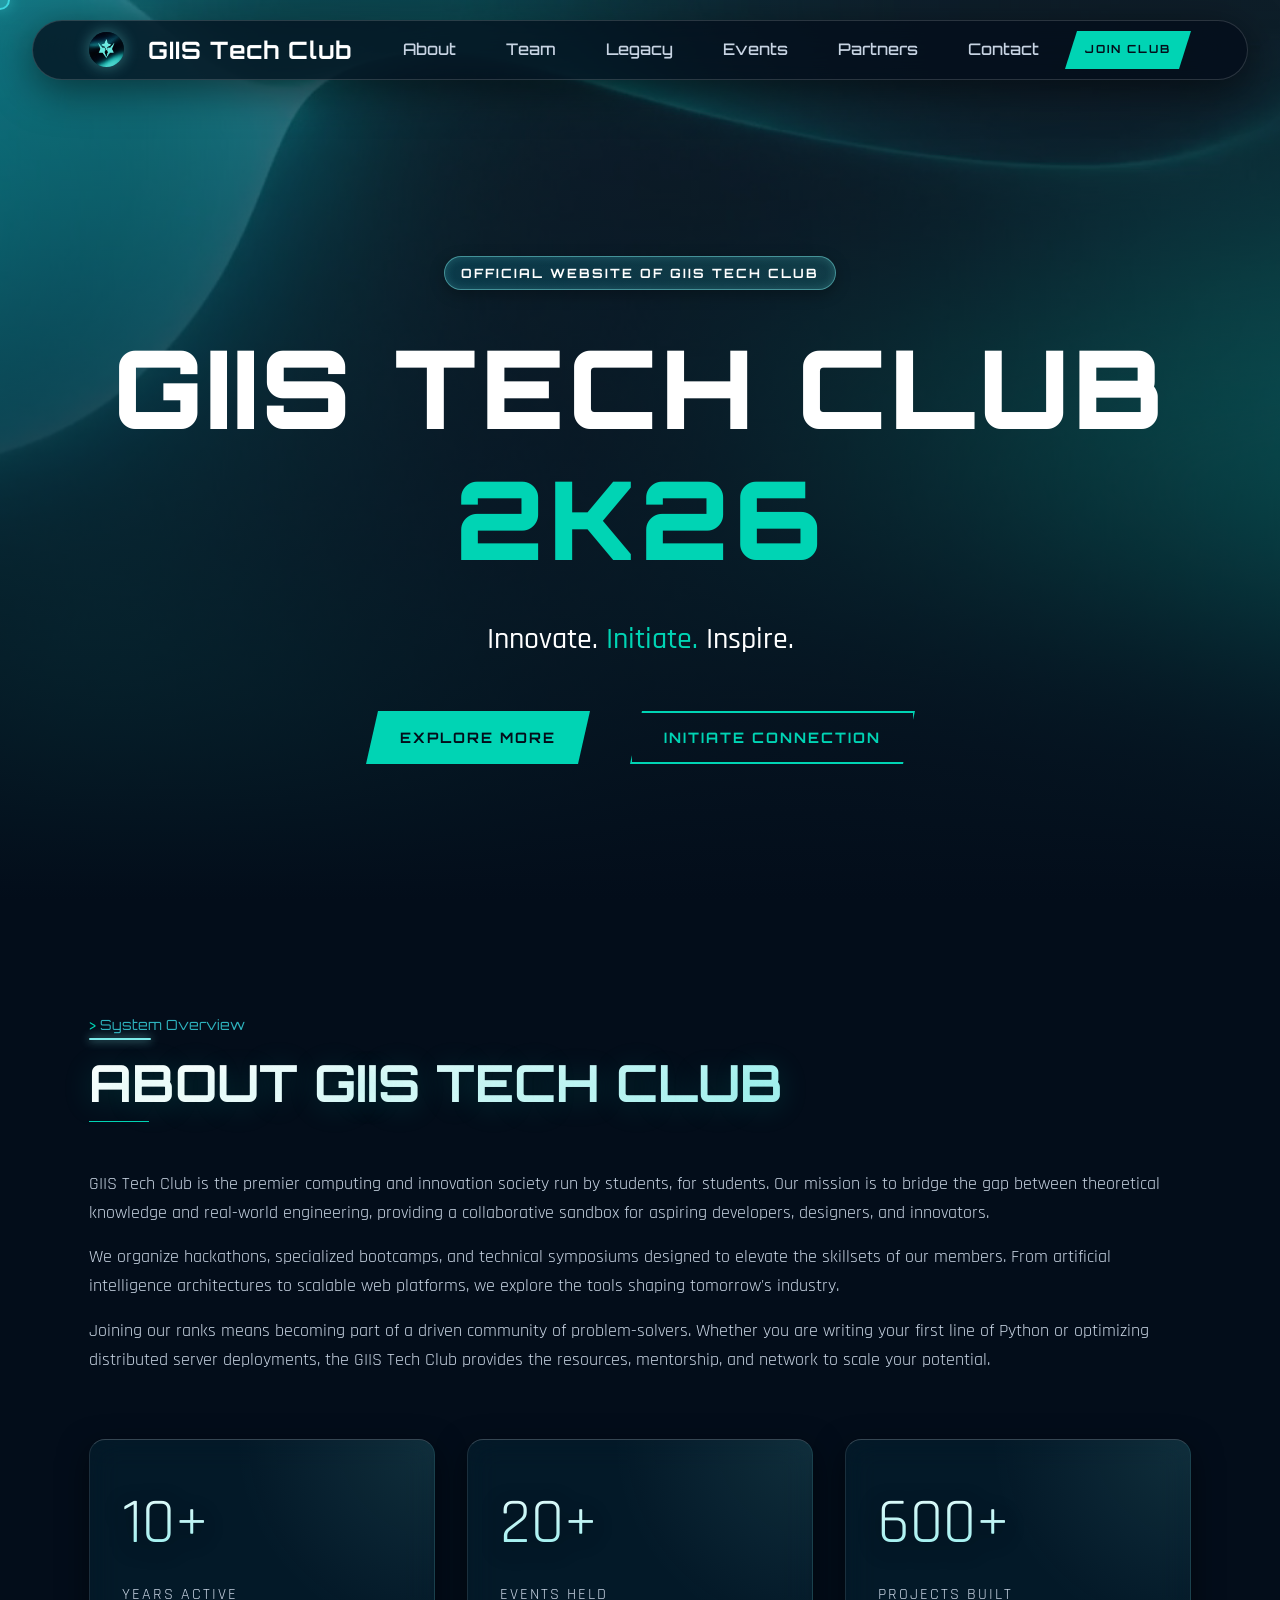
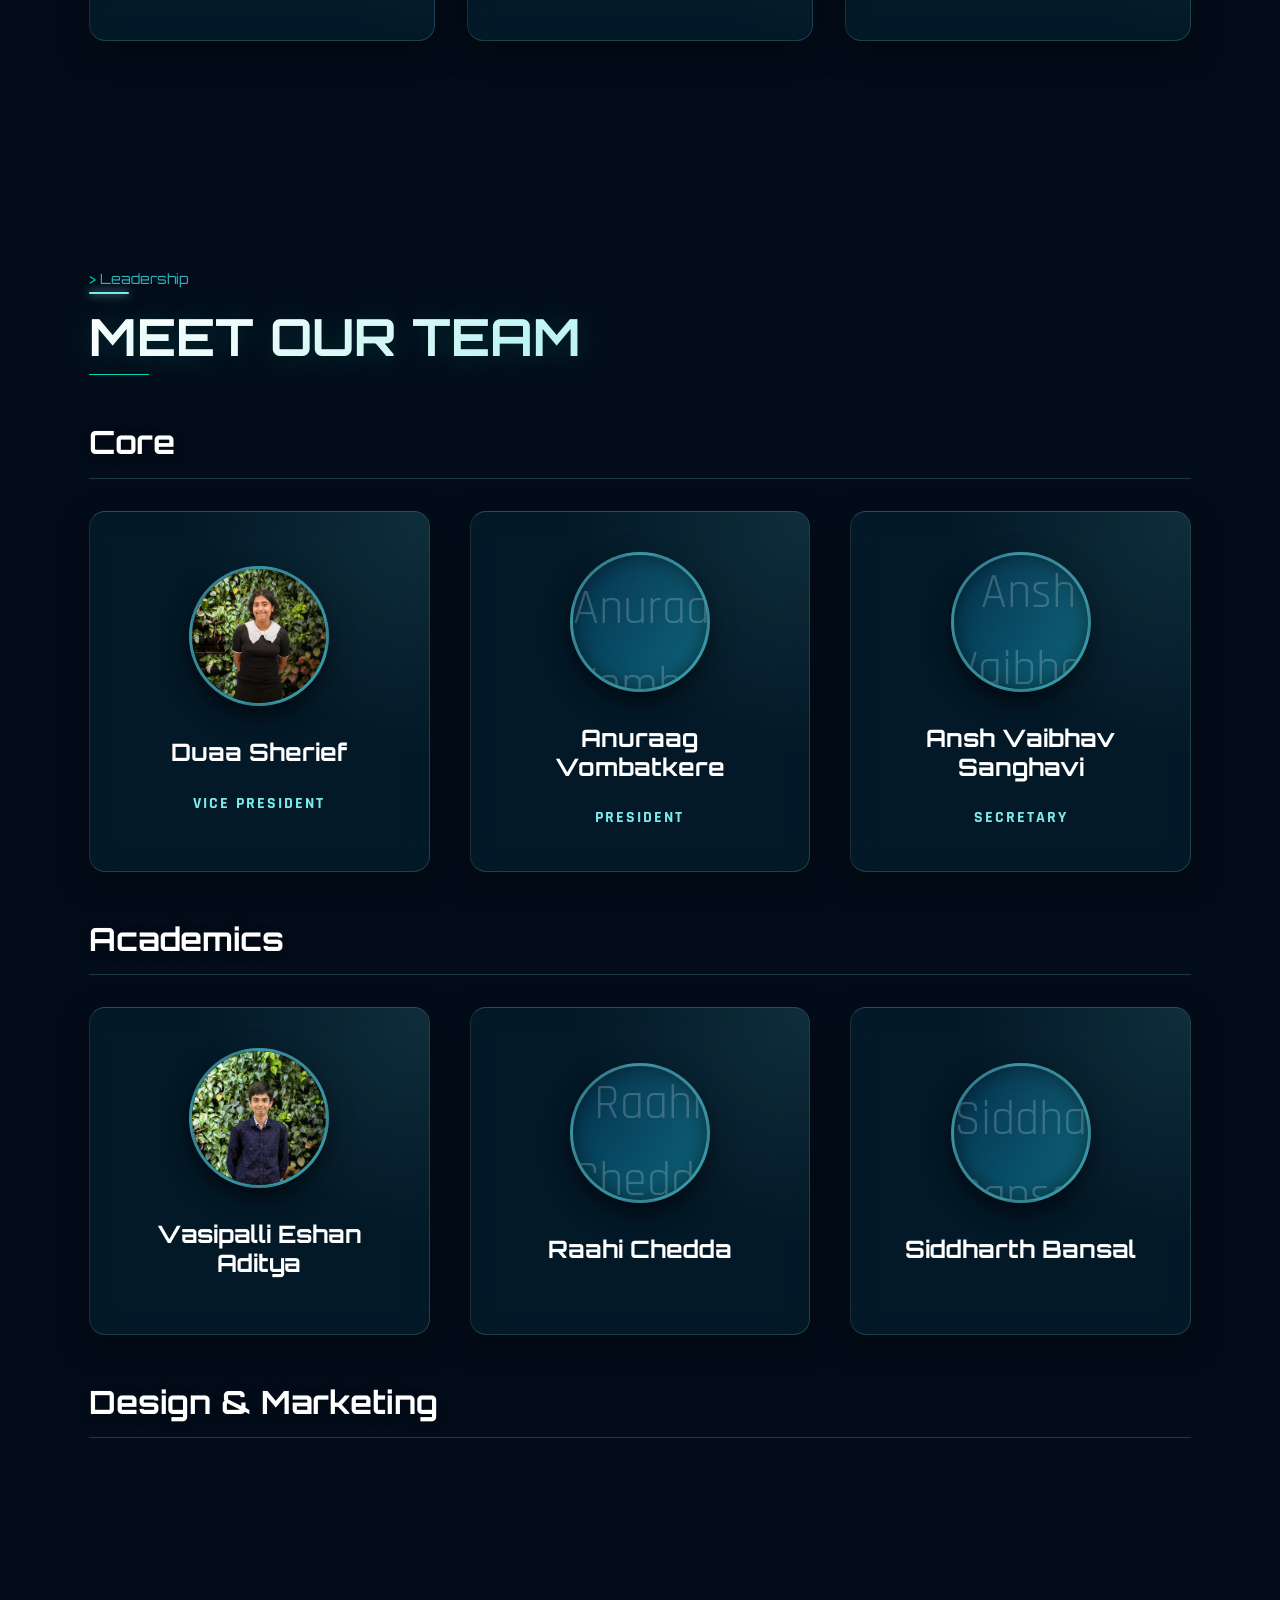
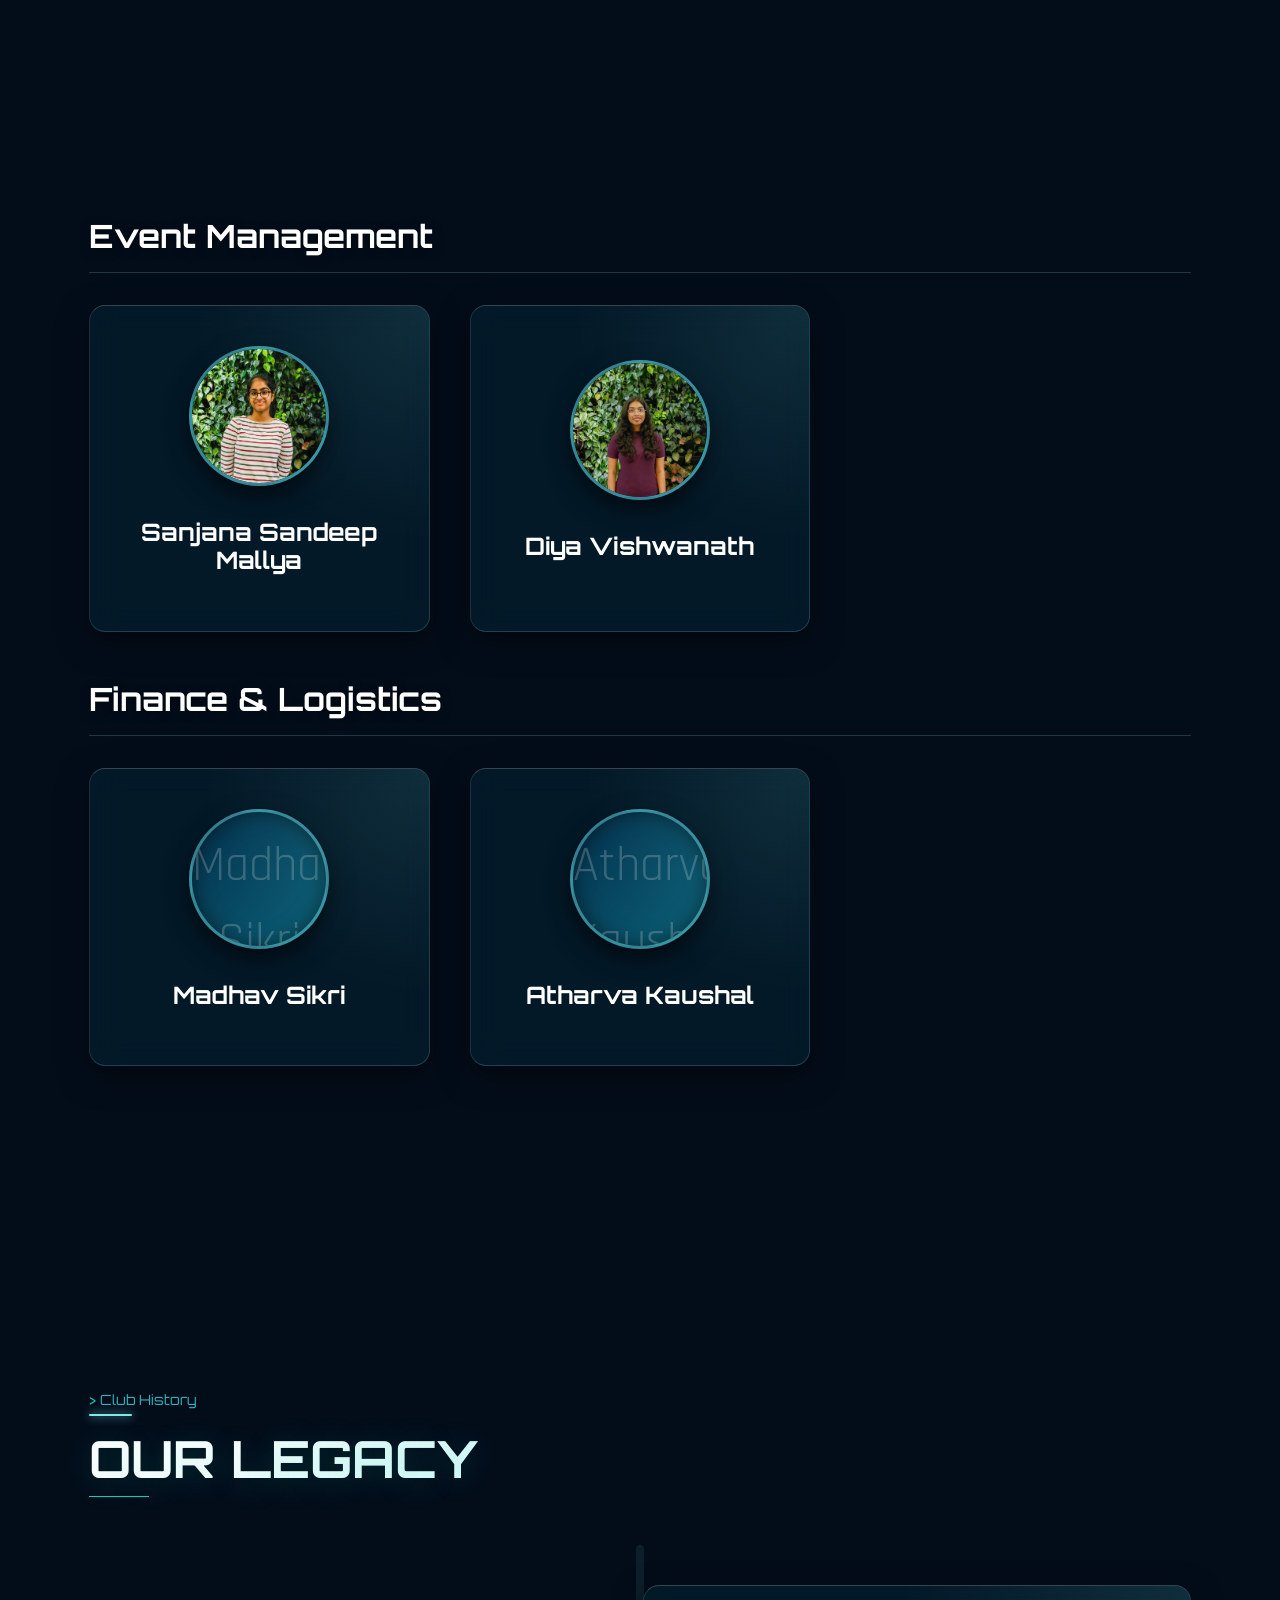
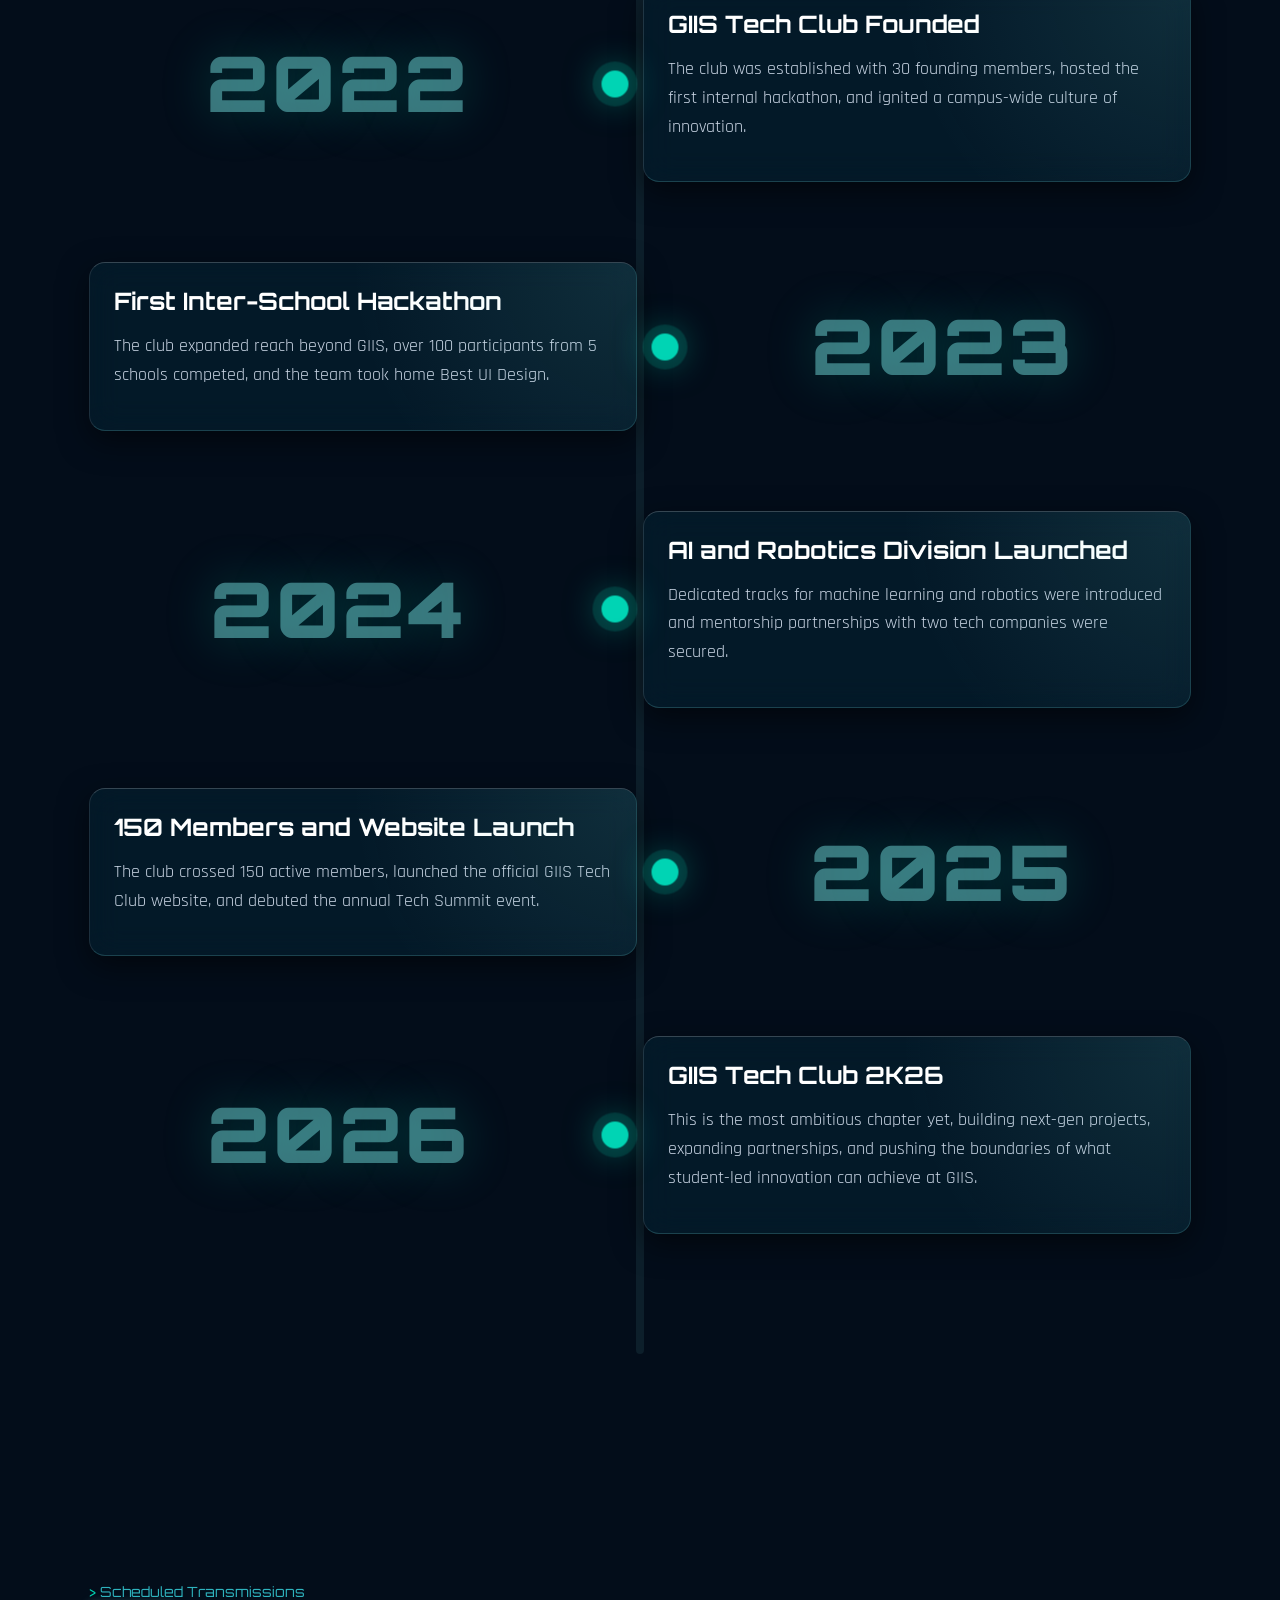
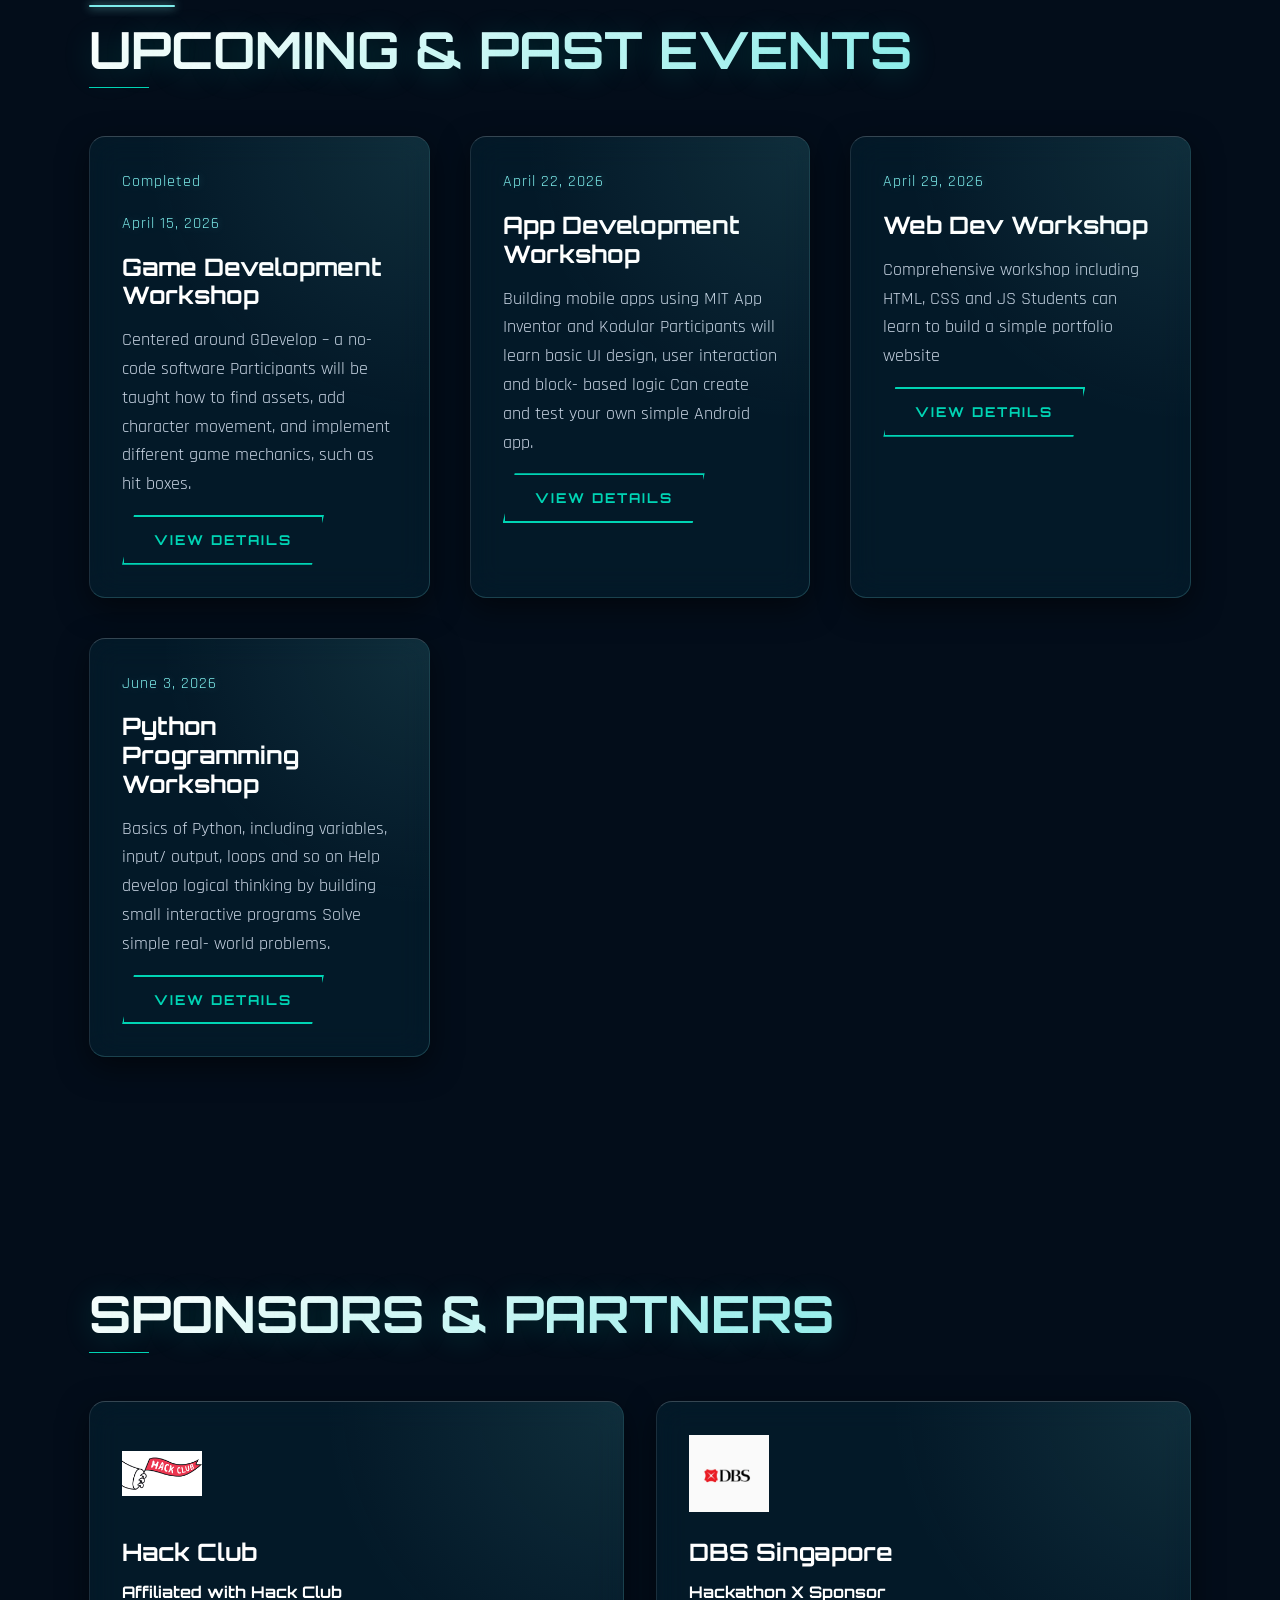
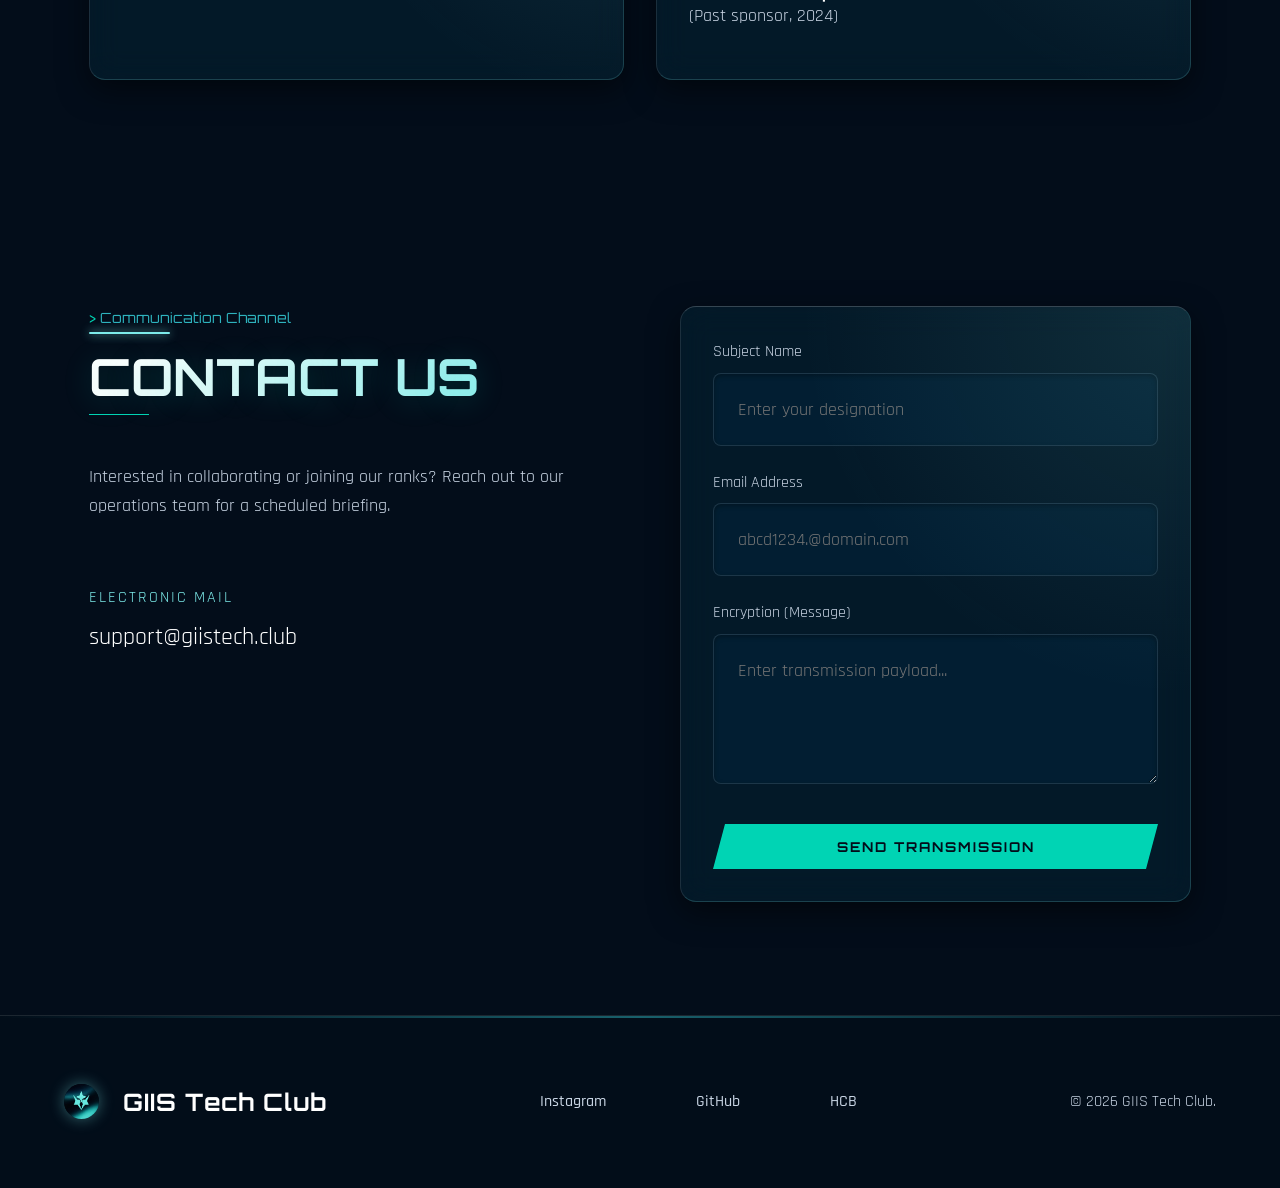
==== index.html @ cf4d9dbe "Comprehensive mobile layout fix: header, footer, hero proportions, and alignment corrections" ====
<!DOCTYPE html>
<html lang="en">

<head>
  <meta charset="UTF-8">
  <meta name="viewport" content="width=device-width, initial-scale=1.0">
  <title>GIIS Tech Club 2K26</title>
  <link rel="preconnect" href="https://fonts.googleapis.com">
  <link rel="preconnect" href="https://fonts.gstatic.com" crossorigin>
  <link
    href="https://fonts.googleapis.com/css2?family=Orbitron:wght@400;700;900&family=Rajdhani:wght@400;600&display=swap"
    rel="stylesheet">

  <style>
    /* CSS Variables & Theme */
    :root {
      /* Colors */
      --color-bg-base: #030d1a;
      --color-bg-alt: #04304C;
      --color-bg-panel: rgba(11, 98, 121, 0.15);
      --color-bg-nav: rgba(3, 13, 26, 0.85);

      --color-accent: #00d4b4;
      --color-accent-2: #2EB3BE;
      --color-accent-3: #7debea;
      --color-accent-dark: #0b6279;

      --color-text-main: #ffffff;
      --color-text-muted: #c8d4e3;

      --color-border: rgba(125, 235, 234, 0.2);
      --color-border-hover: rgba(46, 179, 190, 0.6);

      /* Typography */
      --font-body: 'Rajdhani', sans-serif;
      --font-heading: 'Orbitron', sans-serif;

      /* Spacing (8px grid system) */
      --space-1: 8px;
      --space-2: 16px;
      --space-3: 24px;
      --space-4: 32px;
      --space-5: 40px;
      --space-6: 48px;
      --space-8: 64px;
      --space-10: 80px;
      --space-12: 96px;
      --space-16: 128px;
    }

    /* Reset & Base */
    *,
    *::before,
    *::after {
      box-sizing: border-box;
      margin: 0;
      padding: 0;
    }

    html {
      scroll-behavior: smooth;
      scroll-snap-type: y proximity;
      scroll-padding-top: 100px;
    }

    body {
      font-family: var(--font-body);
      background-color: var(--color-bg-base);
      color: var(--color-text-main);
      line-height: 1.6;
      overflow-x: hidden;

      /* Updated Background */
      background-image: url('Theme and Brand Design/Club Theme/Tech Club grid gradient.png');
      background-size: 150vw 150vh;
      background-position: 50% 50%;
      background-attachment: fixed;

      cursor: none;
    }

    a,
    button,
    input,
    textarea {
      cursor: none;
    }

    /* Custom Pointer */
    .custom-cursor {
      position: fixed;
      top: 0;
      left: 0;
      width: 20px;
      height: 20px;
      border-radius: 50%;
      background-color: rgba(46, 179, 190, 0.4);
      border: 2px solid var(--color-accent-2);
      pointer-events: none;
      transform: translate(-50%, -50%);
      z-index: 10000;
      transition: width 0.2s, height 0.2s, background-color 0.2s, box-shadow 0.2s;
      box-shadow: 0 0 15px rgba(46, 179, 190, 0.5);
      mix-blend-mode: screen;
    }

    .custom-cursor.hover {
      width: 45px;
      height: 45px;
      background-color: transparent;
      box-shadow: 0 0 25px rgba(125, 235, 234, 0.8), inset 0 0 10px rgba(46, 179, 190, 0.5);
      border-width: 1px;
      border-color: var(--color-accent-3);
    }

    /* Accessibility: Reduced Motion */
    @media (prefers-reduced-motion: reduce) {
      html {
        scroll-behavior: auto;
      }

      *,
      *::before,
      *::after {
        animation-duration: 0.01ms !important;
        animation-iteration-count: 1 !important;
        transition-duration: 0.01ms !important;
        scroll-behavior: auto !important;
      }

      .custom-cursor {
        display: none;
      }

      body,
      a,
      button,
      input,
      textarea {
        cursor: auto;
      }
    }

    /* Glitch Animation */
    @keyframes glitch {

      0%,
      100% {
        clip-path: none;
        transform: none;
      }

      20% {
        clip-path: polygon(0 15%, 100% 15%, 100% 30%, 0 30%);
        transform: translateX(-4px);
      }

      40% {
        clip-path: polygon(0 60%, 100% 60%, 100% 75%, 0 75%);
        transform: translateX(4px);
      }

      60% {
        clip-path: none;
        transform: none;
      }
    }

    /* Scroll Reveal Animations */
    .reveal {
      opacity: 0;
      transform: translateY(40px);
      transition: opacity 0.8s cubic-bezier(0.25, 0.8, 0.25, 1),
        transform 0.8s cubic-bezier(0.25, 0.8, 0.25, 1);
    }

    .reveal.visible {
      opacity: 1;
      transform: none;
    }

    /* Typography */
    h1,
    h2,
    h3,
    h4 {
      font-family: var(--font-heading);
      font-weight: 700;
      line-height: 1.2;
    }

    h2 {
      font-size: clamp(2rem, 4vw, 3.5rem);
      margin-bottom: var(--space-6);
      letter-spacing: 2px;
      text-transform: uppercase;
      position: relative;
      padding-bottom: var(--space-1);
    }

    h2::after {
      content: '';
      position: absolute;
      bottom: 0;
      left: 0;
      width: 0;
      height: 1px;
      background: var(--color-accent);
      transition: width 0.6s cubic-bezier(0.25, 0.8, 0.25, 1);
    }

    h2.underline-visible::after {
      width: 60px;
    }

    .gradient-text {
      background: linear-gradient(135deg, #ffffff 10%, var(--color-accent-3) 90%);
      -webkit-background-clip: text;
      -webkit-text-fill-color: transparent;
      text-shadow: 0 4px 30px rgba(0, 212, 180, 0.2);
    }

    h3 {
      font-size: 1.5rem;
      margin-bottom: var(--space-2);
    }

    p {
      color: var(--color-text-muted);
      margin-bottom: var(--space-2);
      font-size: 1.125rem;
    }

    a {
      text-decoration: none;
      color: inherit;
    }

    /* Utility Classes */
    .container {
      width: 100%;
      max-width: 1200px;
      margin: 0 auto;
      padding: 0 var(--space-3);
    }

    .section {
      padding: var(--space-6) 0;
      position: relative;
      scroll-snap-align: start;
    }

    /* Seamless -> Pop up section */
    .section .container,
    .hero-content {
      padding: var(--space-8) var(--space-6);
      border-radius: 30px;
      border: 1px solid transparent;
      transition: all 0.5s cubic-bezier(0.25, 0.8, 0.25, 1);
    }

    .section .container:hover {
      background: rgba(4, 48, 76, 0.5);
      /* Dark Blue */
      border-color: rgba(125, 235, 234, 0.6);
      /* border shine */
      box-shadow: 0 15px 50px rgba(0, 0, 0, 0.6), inset 0 0 25px rgba(125, 235, 234, 0.15);
      transform: translateY(-8px) scale(1.01);
    }

    .hero-content:hover {
      transform: none;
      background: transparent;
      border-color: transparent;
      box-shadow: none;
    }

    .section-label {
      font-family: var(--font-heading);
      font-size: 0.875rem;
      text-transform: capitalize;
      letter-spacing: 3px;
      color: var(--color-accent-2);
      margin-bottom: var(--space-2);
      display: inline-block;
      position: relative;
    }

    .section-label::before {
      content: '> ';
      color: var(--color-accent);
    }

    .section-label::after {
      content: '';
      position: absolute;
      bottom: -4px;
      left: 0;
      width: 40%;
      height: 2px;
      background: var(--color-accent-3);
      box-shadow: 0 0 10px var(--color-accent-3);
      border-radius: 2px;
      transition: width 0.3s ease;
    }

    .section:hover .section-label::after {
      width: 100%;
    }

    /* Buttons — Cyberpunk Clip-Path */
    .btn {
      display: inline-flex;
      align-items: center;
      justify-content: center;
      font-family: var(--font-heading);
      font-size: 0.85rem;
      font-weight: 700;
      letter-spacing: 2px;
      text-transform: uppercase;
      padding: 14px 32px;
      position: relative;
      border: none;
      background: transparent;
      cursor: none;
      clip-path: polygon(12px 0%, 100% 0%, calc(100% - 12px) 100%, 0% 100%);
      transition: all 0.3s ease;
    }

    .btn-primary {
      background: var(--color-accent);
      color: var(--color-bg-base);
    }

    .btn-primary:hover {
      background: var(--color-accent-3);
      box-shadow: 0 0 30px rgba(0, 212, 180, 0.7);
      transform: translateY(-3px);
    }

    .btn-outline {
      background: transparent;
      color: var(--color-accent);
      outline: 2px solid var(--color-accent);
      outline-offset: -2px;
    }

    .btn-outline:hover {
      background: rgba(0, 212, 180, 0.1);
      box-shadow: 0 0 20px rgba(0, 212, 180, 0.4);
      transform: translateY(-3px);
    }

    .btn-full {
      width: 100%;
    }

    /* Cards */
    .card {
      background: var(--color-bg-panel);
      border: 1px solid var(--color-border);
      border-top: 1px solid rgba(255, 255, 255, 0.2);
      border-left: 1px solid rgba(255, 255, 255, 0.1);
      border-radius: 16px;
      padding: var(--space-4);
      transition: all 0.5s cubic-bezier(0.25, 0.8, 0.25, 1);
      backdrop-filter: blur(15px);
      -webkit-backdrop-filter: blur(15px);
      box-shadow: 0 10px 30px rgba(0, 0, 0, 0.5);
      position: relative;
      overflow: hidden;
    }

    .card::before {
      content: '';
      position: absolute;
      top: 0;
      left: 0;
      width: 100%;
      height: 100%;
      background: radial-gradient(circle at top right, rgba(125, 235, 234, 0.1), transparent 50%);
      pointer-events: none;
    }

    .card:hover {
      transform: translateY(-12px) scale(1.05) perspective(1000px) rotateX(2deg) rotateY(2deg);
      border-color: rgba(125, 235, 234, 0.8);
      /* border shine on element interact */
      box-shadow: 0 25px 50px rgba(0, 0, 0, 0.7), 0 0 30px rgba(11, 98, 121, 0.8);
      z-index: 10;
    }

    /* Dynamic Island Navbar */
    .navbar {
      position: fixed;
      top: 20px;
      left: 50%;
      transform: translateX(-50%);
      width: 95%;
      max-width: 1400px;
      height: 60px;
      display: flex;
      align-items: center;
      background: rgba(3, 13, 26, 0.75);
      backdrop-filter: blur(25px);
      border: 1px solid rgba(255, 255, 255, 0.15);
      border-radius: 30px;
      /* rounded edges dynamic island */
      z-index: 1000;
      transition: transform 0.4s cubic-bezier(0.25, 0.8, 0.25, 1), box-shadow 0.4s ease;
      box-shadow: 0 10px 40px rgba(0, 0, 0, 0.5);
      padding: 0 var(--space-4);
      /* inner padding */
    }

    .navbar.hidden {
      transform: translate(-50%, -150%);
    }

    .nav-container {
      display: flex;
      justify-content: space-between;
      align-items: center;
      width: 100%;
    }

    .nav-logo {
      display: flex;
      align-items: center;
      gap: var(--space-3);
      transition: transform 0.3s ease;
      margin-left: 0;
      /* far left */
    }

    .nav-logo:hover {
      transform: scale(1.05);
    }

    .nav-logo img {
      height: 35px;
      width: 35px;
      object-fit: contain;
      border-radius: 50%;
      box-shadow: 0 0 15px rgba(125, 235, 234, 0.4);
    }

    .nav-logo span {
      font-family: var(--font-heading);
      color: #ffffff;
      font-weight: 700;
      font-size: 1.5rem;
      letter-spacing: 1px;
    }

    .nav-links {
      font-family: 'Orbitron', sans-serif;
      display: flex;
      justify-content: space-between;
      /* equally spaced */
      align-items: center;
      width: 60%;
      /* last 1/3rd */
      list-style: none;
    }

    .nav-links a {
      font-size: 1rem;
      font-weight: 500;
      color: var(--color-text-muted);
      position: relative;
      padding: var(--space-1) var(--space-3);
      transition: all 0.3s cubic-bezier(0.25, 0.8, 0.25, 1);
      border-radius: 20px;
      border: 1px solid transparent;
    }

    /* Pop up button effect */
    .nav-links a:hover {
      color: var(--color-text-main);
      background: rgba(11, 98, 121, 0.6);
      border-color: rgba(125, 235, 234, 0.6);
      transform: scale(1.15) translateY(-2px);
      box-shadow: 0 8px 25px rgba(0, 0, 0, 0.6), inset 0 0 15px rgba(125, 235, 234, 0.3);
    }

    .mobile-menu-btn {
      display: none;
      background: none;
      border: none;
      color: var(--color-text-main);
      font-size: 2rem;
    }

    /* Hero Section */
    .hero {
      position: relative;
      min-height: 100vh;
      display: flex;
      align-items: center;
      justify-content: center;
      overflow: hidden;
      padding-top: 120px;
      scroll-snap-align: start;
    }

    .hero-content {
      position: relative;
      z-index: 1;
      max-width: 1200px;
      display: flex;
      flex-direction: column;
      align-items: center;
      text-align: center;
    }



    /* Premium White Heading — Glitch Effect */
    h1.hero-heading-white {
      font-size: clamp(3.75rem, 8.5vw, 7.5rem);
      font-weight: 900;
      margin-bottom: var(--space-4);
      letter-spacing: 4px;
      text-transform: uppercase;
      color: #ffffff;
      animation: glitch 1.2s ease-out 0.5s 1;
    }

    .tag-pill {
      display: inline-block;
      padding: 6px 16px;
      border: 1px solid rgba(125, 235, 234, 0.5);
      border-radius: 30px;
      font-family: var(--font-heading);
      font-size: 0.8rem;
      font-weight: 700;
      letter-spacing: 2px;
      color: var(--color-text-main);
      background: linear-gradient(90deg, rgba(11, 98, 121, 0.4), rgba(46, 179, 190, 0.2));
      box-shadow: 0 4px 15px rgba(0, 0, 0, 0.3), inset 0 0 10px rgba(125, 235, 234, 0.2);
      margin-bottom: var(--space-4);
      text-transform: uppercase;
      backdrop-filter: blur(5px);
      transition: transform 0.3s;
    }

    .tag-pill:hover {
      transform: translateY(-2px) scale(1.05);
    }

    .hero p.subtext {
      font-size: clamp(1.35rem, 2.75vw, 1.85rem);
      color: #ffffff;
      margin-bottom: var(--space-6);
      font-weight: 500;
    }

    .hero-buttons {
      display: flex;
      justify-content: center;
      gap: var(--space-5);
      flex-wrap: wrap;
    }

    .hero-buttons .btn {
      font-size: 0.9rem;
      padding: 15px 34px;
    }

    /* Stats Grid */
    .stats-grid {
      display: grid;
      grid-template-columns: repeat(auto-fit, minmax(200px, 1fr));
      gap: var(--space-4);
      margin-top: var(--space-8);
    }

    .stat-number {
      font-size: 4rem;
      background: linear-gradient(to bottom, #ffffff, var(--color-accent-3));
      -webkit-background-clip: text;
      -webkit-text-fill-color: transparent;
      margin-bottom: var(--space-1);
      filter: drop-shadow(0 5px 10px rgba(0, 0, 0, 0.5));
    }

    .stat-label {
      font-size: 1rem;
      text-transform: uppercase;
      letter-spacing: 2px;
      color: var(--color-text-muted);
    }

    /* Team Grid */
    .team-subheading {
      width: 100%;
      font-size: 2rem;
      margin-top: var(--space-6);
      margin-bottom: var(--space-4);
      color: var(--color-text-main);
      border-bottom: 1px solid var(--color-border);
      padding-bottom: var(--space-2);
      text-shadow: 0 2px 10px rgba(0, 0, 0, 0.5);
    }

    .team-grid {
      display: grid;
      grid-template-columns: repeat(1, 1fr);
      gap: var(--space-5);
    }

    @media (min-width: 768px) {
      .team-grid {
        grid-template-columns: repeat(2, 1fr);
      }
    }

    @media (min-width: 1024px) {
      .team-grid {
        grid-template-columns: repeat(3, 1fr);
      }
    }

    .team-card {
      text-align: center;
      padding: var(--space-5);
      display: flex;
      flex-direction: column;
      align-items: center;
      justify-content: center;
    }

    .team-img-placeholder {
      width: 140px;
      height: 140px;
      margin: 0 auto var(--space-4);
      border-radius: 50%;
      background: linear-gradient(135deg, var(--color-bg-alt), var(--color-accent-dark));
      border: 3px solid rgba(125, 235, 234, 0.4);
      display: flex;
      align-items: center;
      justify-content: center;
      font-size: 3rem;
      color: rgba(255, 255, 255, 0.2);
      box-shadow: 0 10px 25px rgba(0, 0, 0, 0.6), inset 0 0 20px rgba(0, 0, 0, 0.5);
      transition: all 0.4s ease;
      overflow: hidden;
    }

    .team-img-placeholder img {
      width: 100%;
      height: 100%;
      object-fit: cover;
      object-position: center top;
      border-radius: 50%;
      transition: transform 0.4s ease;
    }

    .team-card:hover .team-img-placeholder {
      border-color: var(--color-accent-3);
      box-shadow: 0 15px 35px rgba(0, 0, 0, 0.8), inset 0 0 20px rgba(125, 235, 234, 0.2);
      transform: scale(1.05) rotate(5deg);
    }

    .team-card:hover .team-img-placeholder img {
      transform: scale(1.1);
    }



    .team-role {
      font-size: 1rem;
      color: var(--color-accent-3);
      text-transform: uppercase;
      letter-spacing: 2px;
      margin-top: var(--space-1);
      font-weight: bold;
    }

    /* Events */
    .events-grid {
      display: grid;
      grid-template-columns: repeat(auto-fit, minmax(320px, 1fr));
      gap: var(--space-5);
    }

    .event-date {
      color: var(--color-accent-3);
      font-size: 1rem;
      margin-bottom: var(--space-2);
      display: block;
      letter-spacing: 1px;
      text-shadow: 0 0 10px rgba(125, 235, 234, 0.3);
    }

    .event-badge {
      display: inline-block;
      padding: 6px 12px;
      font-size: 0.875rem;
      border-radius: 20px;
      background: rgba(255, 255, 255, 0.05);
      border: 1px solid rgba(255, 255, 255, 0.1);
      color: var(--color-text-muted);
      margin-bottom: var(--space-3);
      text-transform: uppercase;
      letter-spacing: 1px;
    }

    /* Partners */
    .partners-grid {
      display: grid;
      grid-template-columns: repeat(auto-fit, minmax(220px, 1fr));
      gap: var(--space-4);
    }

    .partner-logo-ph {
      width: 80px;
      height: 80px;
      margin: 0 auto var(--space-3);
      background: linear-gradient(135deg, rgba(255, 255, 255, 0.05), rgba(255, 255, 255, 0.01));
      border: 1px solid rgba(255, 255, 255, 0.1);
      border-radius: 16px;
      display: flex;
      align-items: center;
      justify-content: center;
      font-size: 2rem;
      color: var(--color-text-muted);
      transition: all 0.3s;
    }

    .partner-card:hover .partner-logo-ph {
      background: rgba(125, 235, 234, 0.1);
      border-color: var(--color-accent-3);
      color: var(--color-text-main);
      transform: scale(1.1) rotate(-5deg);
      box-shadow: 0 0 20px rgba(125, 235, 234, 0.3);
    }

    /* Contact */
    .contact-wrapper {
      display: grid;
      grid-template-columns: 1fr 1fr;
      gap: var(--space-10);
    }

    .contact-label {
      font-size: 1rem;
      color: var(--color-accent-3);
      text-transform: uppercase;
      letter-spacing: 2px;
      margin-bottom: var(--space-1);
    }

    .contact-value {
      font-size: 1.5rem;
      color: var(--color-text-main);
      margin-bottom: var(--space-6);
      display: block;
      transition: color 0.3s;
    }

    .contact-value:hover {
      color: var(--color-accent-2);
      text-shadow: 0 0 10px rgba(46, 179, 190, 0.5);
    }

    .form-group {
      display: flex;
      flex-direction: column;
      margin-bottom: var(--space-3);
    }

    .form-group label {
      font-size: 1rem;
      margin-bottom: var(--space-1);
      color: var(--color-text-muted);
    }

    .form-control {
      background: rgba(4, 48, 76, 0.3);
      border: 1px solid rgba(255, 255, 255, 0.1);
      border-radius: 8px;
      padding: var(--space-3);
      color: var(--color-text-main);
      font-family: var(--font-body);
      font-size: 1.125rem;
      transition: all 0.3s cubic-bezier(0.25, 0.8, 0.25, 1);
      box-shadow: inset 0 2px 5px rgba(0, 0, 0, 0.3);
    }

    .form-control:focus {
      outline: none;
      border-color: var(--color-accent-3);
      background: rgba(11, 98, 121, 0.4);
      box-shadow: 0 0 15px rgba(125, 235, 234, 0.3), inset 0 2px 5px rgba(0, 0, 0, 0.4);
      transform: scale(1.02);
    }

    textarea.form-control {
      resize: vertical;
      min-height: 150px;
    }

    /* Footer */
    .footer {
      background: rgba(3, 13, 26, 0.95);
      border-top: 1px solid rgba(255, 255, 255, 0.1);
      padding: var(--space-8) 0;
      position: relative;
      scroll-snap-align: start;
    }

    .footer::before {
      content: '';
      position: absolute;
      top: 0;
      left: 0;
      width: 100%;
      height: 2px;
      background: linear-gradient(90deg, transparent, var(--color-accent-2), transparent);
      opacity: 0.5;
    }

    .footer-content {
      display: flex;
      justify-content: space-between;
      align-items: center;
      flex-wrap: wrap;
      gap: var(--space-4);
    }

    .footer-brand {
      font-family: var(--font-heading);
      font-size: 1.5rem;
      font-weight: 700;
      letter-spacing: 3px;
      text-shadow: 0 0 10px rgba(255, 255, 255, 0.2);
    }

    .footer-links {
      display: flex;
      gap: var(--space-5);
    }

    .footer-links a {
      color: var(--color-text-muted);
      font-size: 1rem;
      font-weight: 500;
      padding: var(--space-1) var(--space-3);
      transition: all 0.3s cubic-bezier(0.25, 0.8, 0.25, 1);
      border-radius: 20px;
      border: 1px solid transparent;
    }

    .footer-links a:hover {
      color: var(--color-text-main);
      background: rgba(11, 98, 121, 0.6);
      border-color: rgba(125, 235, 234, 0.6);
      transform: scale(1.1) translateY(-2px);
      box-shadow: 0 8px 25px rgba(0, 0, 0, 0.6), inset 0 0 15px rgba(125, 235, 234, 0.3);
    }

    .footer-copy {
      font-size: 1rem;
      color: var(--color-text-muted);
    }

    /* Responsive adjustments */
    @media (max-width: 1024px) {
      .nav-links {
        width: auto;
        gap: var(--space-2);
      }
    }

    @media (max-width: 768px) {
      .navbar {
        width: 100%;
        top: 0;
        height: 64px;
        border-radius: 0;
        border: none;
        border-bottom: 1px solid var(--color-border);
      }

      .nav-container {
        width: 100% !important;
        max-width: 100% !important;
        height: 100%;
        margin: 0 !important;
        padding: 0 var(--space-3) !important;
        display: flex;
        align-items: center;
        justify-content: space-between;
      }

      .nav-logo {
        display: flex !important;
        align-items: center !important;
        gap: var(--space-2) !important;
        height: 100%;
      }

      .nav-logo img {
        height: 32px !important;
        width: 32px !important;
      }

      .nav-logo span {
        font-size: 1.1rem !important;
        white-space: nowrap !important;
      }

      .mobile-menu-btn {
        display: block;
        font-size: 1.75rem !important;
        padding: 0;
        margin: 0;
        line-height: 1;
      }

      .nav-links {
        display: none;
        position: absolute;
        top: 64px;
        left: 0;
        width: 100%;
        background: rgba(3, 13, 26, 0.98);
        backdrop-filter: blur(25px);
        flex-direction: column;
        padding: var(--space-6) var(--space-4);
        border-bottom: 1px solid var(--color-border);
        box-shadow: 0 15px 40px rgba(0, 0, 0, 0.9);
        gap: var(--space-4);
        align-items: center;
      }

      .nav-links.active {
        display: flex;
      }

      .nav-links li {
        width: 100%;
        text-align: center;
      }

      .nav-links a {
        font-size: 1.25rem;
        display: block;
        padding: var(--space-2);
      }

      .nav-join {
        display: none;
      }

      /* Footer Mobile Cleanup */
      .footer-brand {
        display: flex !important;
        align-items: center !important;
        justify-content: center !important;
        gap: var(--space-3) !important;
        margin-bottom: var(--space-4) !important;
      }

      .footer-links {
        display: flex !important;
        flex-direction: row !important;
        justify-content: center !important;
        gap: var(--space-4) !important;
        width: 100% !important;
        margin-bottom: var(--space-4) !important;
      }

      .footer-links a {
        font-size: 0.9rem !important;
        padding: 0 !important;
        background: none !important;
        border: none !important;
        box-shadow: none !important;
        transform: none !important;
      }

      .footer-copy {
        font-size: 0.85rem !important;
      }

      /* GLOBAL MOBILE CONTAINER FIX */
      .container,
      .section .container {
        width: 100% !important;
        max-width: 100% !important;
        margin: 0 !important;
        padding: var(--space-6) var(--space-3) !important;
      }

      /* Hero Mobile Scaling and Centering */
      .hero-content {
        width: 100% !important;
        max-width: 100% !important;
        padding: var(--space-12) var(--space-3) var(--space-8) !important;
        display: flex;
        flex-direction: column;
        align-items: center;
        text-align: center;
        margin: 0 !important;
      }

      .tag-pill {
        font-size: 0.65rem !important;
        padding: 4px 10px !important;
        white-space: nowrap !important;
        margin-bottom: var(--space-4) !important;
      }

      h1.hero-heading-white {
        font-size: min(15vw, 4rem) !important;
        line-height: 0.85 !important;
        width: 100%;
        margin-bottom: var(--space-4) !important;
        letter-spacing: -1px !important;
      }

      h1.hero-heading-white span {
        display: inline-block !important;
        margin-top: -10px !important;
        white-space: normal !important;
      }

      .hero p.subtext {
        font-size: 0.9rem !important;
        margin-bottom: var(--space-6) !important;
        width: 100%;
      }

      .hero-buttons {
        display: flex;
        flex-direction: column;
        align-items: center;
        width: 100%;
        gap: var(--space-3);
      }

      .hero-buttons .btn {
        width: 100% !important;
        max-width: 260px !important;
        padding: 12px 20px !important;
        font-size: 0.85rem !important;
      }

      .hero-buttons .btn-outline {
        outline: 1px solid var(--color-accent) !important;
        box-shadow: none !important;
      }

      h2 {
        font-size: 1.8rem !important;
        text-align: center !important;
        width: 100%;
      }

      h2::after {
        left: 50% !important;
        transform: translateX(-50%) !important;
      }

      .section-label {
        text-align: center;
        display: block;
        margin: 0 auto var(--space-2) auto;
      }

      .footer-content {
        flex-direction: column;
        text-align: center;
        gap: var(--space-6);
        width: 100%;
      }

      .footer-brand {
        margin-bottom: var(--space-2);
      }

      .footer-links {
        justify-content: center;
        flex-wrap: wrap;
        width: 100%;
      }

      .contact-wrapper {
        grid-template-columns: 1fr;
        gap: var(--space-8);
      }

      .team-subheading {
        text-align: center;
      }
    }

    /* Part 3 — Scroll-Triggered Entrance Animation Classes */
    .will-animate {
      opacity: 0;
      transition-property: opacity, transform, letter-spacing;
    }

    .animated {
      opacity: 1 !important;
      transform: none !important;
      letter-spacing: inherit !important;
    }

    /* Part 4 — Hero Rise Keyframe */
    @keyframes heroRise {
      from {
        opacity: 0;
        transform: translateY(30px);
      }

      to {
        opacity: 1;
        transform: translateY(0);
      }
    }

    .hero-layer {
      opacity: 0;
      animation-fill-mode: forwards;
      will-change: transform, opacity;
    }

    .hero-layer:nth-child(1) {
      animation: heroRise 0.7s ease 0.2s forwards;
    }

    .hero-layer:nth-child(2) {
      animation: heroRise 0.8s ease 0.5s forwards;
    }

    .hero-layer:nth-child(3) {
      animation: heroRise 0.7s ease 0.9s forwards;
    }

    .hero-layer:nth-child(4) {
      animation: heroRise 0.6s cubic-bezier(0.22, 1, 0.36, 1) 1.2s forwards;
    }

    /* Respect reduced motion for hero animations */
    @media (prefers-reduced-motion: reduce) {
      .hero-layer {
        opacity: 1;
        animation: none;
      }

      .will-animate {
        opacity: 1;
        transition: none;
      }
    }

    /* Fix 1 — Legacy section spacing */
    #legacy {
      margin-top: 120px;
      position: relative;
      z-index: 1;
    }

    #legacy>.container {
      padding-top: 40px;
    }

    /* Part 5 — Timeline */
    .timeline {
      position: relative;
      padding: 40px 0;
    }

    .timeline-track {
      position: absolute;
      left: 50%;
      top: 0;
      bottom: 0;
      width: 8px;
      background: rgba(125, 235, 234, 0.08);
      transform: translateX(-50%);
      border-radius: 4px;
      z-index: 0;
    }

    .timeline-fill {
      position: absolute;
      left: 50%;
      top: 0;
      width: 8px;
      height: 0%;
      background: linear-gradient(to bottom, #00d4b4, #2eb3be);
      transform: translateX(-50%);
      border-radius: 4px;
      z-index: 1;
      transition: height 0.08s linear;
    }

    .timeline-item {
      display: flex;
      align-items: center;
      gap: var(--space-4);
      margin-bottom: var(--space-10);
      position: relative;
    }

    .timeline-item.tl-left {
      flex-direction: row;
    }

    .timeline-item.tl-right {
      flex-direction: row-reverse;
    }

    .timeline-year {
      flex: 1;
      font-family: var(--font-heading);
      font-size: clamp(2.8rem, 6vw, 5.5rem);
      font-weight: 900;
      color: rgba(255, 255, 255, 0.06);
      text-align: center;
      letter-spacing: 2px;
      transition: color 0.5s ease, text-shadow 0.5s ease;
      user-select: none;
    }

    .timeline-item.tl-active .timeline-year {
      color: rgba(125, 235, 234, 0.45);
      text-shadow: 0 0 50px rgba(0, 212, 180, 0.25);
    }

    .timeline-node {
      width: 18px;
      height: 18px;
      border-radius: 50%;
      background: var(--color-bg-base);
      border: 2px solid rgba(125, 235, 234, 0.25);
      flex-shrink: 0;
      position: relative;
      z-index: 2;
      margin: 0 -13px;
      transition: all 0.4s cubic-bezier(0.22, 1, 0.36, 1);
    }

    .timeline-item.tl-active .timeline-node {
      background: var(--color-accent);
      border-color: var(--color-accent);
      box-shadow: 0 0 0 6px rgba(0, 212, 180, 0.15), 0 0 25px rgba(0, 212, 180, 0.7);
      transform: scale(1.5);
    }

    .timeline-card {
      flex: 1;
      opacity: 0;
      transform: translateX(50px);
      transition: opacity 0.65s ease, transform 0.65s cubic-bezier(0.22, 1, 0.36, 1);
      padding: var(--space-3);
    }

    .timeline-item.tl-right .timeline-card {
      transform: translateX(-50px);
    }

    .timeline-item.tl-active .timeline-card {
      opacity: 1;
      transform: none;
    }

    @media (max-width: 768px) {

      .timeline-track,
      .timeline-fill {
        left: 24px;
        width: 8px;
      }

      .timeline-item.tl-left,
      .timeline-item.tl-right {
        flex-direction: column;
        align-items: flex-start;
        padding-left: 60px;
      }

      .timeline-year {
        font-size: 2.2rem;
        text-align: left;
        flex: none;
        margin-bottom: var(--space-1);
      }

      .timeline-node {
        position: absolute;
        left: 15px;
        top: 8px;
        margin: 0;
      }

      .timeline-card {
        transform: none !important;
        width: calc(100% - 20px);
        margin-left: 10px;
      }
    }

    /* Part 6 — Nav Active Link */
    .nav-links a.nav-active {
      color: var(--color-accent);
      background: rgba(0, 212, 180, 0.12);
      border: 1px solid rgba(0, 212, 180, 0.4);
      border-radius: 8px;
      padding: 6px 14px;
      box-shadow: 0 0 12px rgba(0, 212, 180, 0.15);
    }

    /* Disable lift on legacy container so cards don't overlap navbar */
    #legacy>.container:hover {
      transform: none;
    }

    .nav-join {
      flex-shrink: 0;
    }

    .mobile-only-join {
      display: none;
    }

    @media (max-width: 768px) {
      .mobile-only-join {
        display: block !important;
      }
    }

    /* Hero Image Sequence */
    .hero-canvas {
      position: absolute;
      top: 0;
      left: 0;
      width: 100%;
      height: 100%;
      object-fit: cover;
      z-index: 0;
      opacity: 0.6;
      pointer-events: none;
    }

    .hero-overlay {
      position: absolute;
      top: 0;
      left: 0;
      width: 100%;
      height: 100%;
      background: linear-gradient(to bottom, rgba(4, 48, 76, 0.3), var(--color-bg-base));
      z-index: 0;
      pointer-events: none;
    }
  </style>
</head>

<body>

  <!-- Custom Pointer -->
  <div class="custom-cursor" id="customCursor"></div>

  <!-- Navigation -->
  <nav class="navbar" id="navbar">
    <div class="container nav-container">
      <a href="#" class="nav-logo">
        <img src="Theme and Brand Design/Club Theme/Tech Club 2k26 Logo.jpeg" alt="Logo">
        <span>GIIS Tech Club</span>
      </a>
      <button class="mobile-menu-btn" id="mobileMenuBtn">☰</button>
      <ul class="nav-links" id="navLinks">
        <li><a href="#about">About</a></li>
        <li><a href="#team">Team</a></li>
        <li><a href="#legacy">Legacy</a></li>
        <li><a href="#events">Events</a></li>
        <li><a href="#partners">Partners</a></li>
        <li><a href="#contact">Contact</a></li>
        <li class="mobile-only-join" style="display: none; margin-top: var(--space-2);">
          <a href="#contact" class="btn btn-primary" style="width: 100%; margin: 0;">Join Club</a>
        </li>
      </ul>
      <a href="#contact" class="btn btn-primary nav-join" style="font-size: 0.7rem; padding: 10px 20px;">Join Club</a>
    </div>
  </nav>

  <!-- Hero Section -->
  <header class="hero" id="home">
    <canvas id="heroCanvas" class="hero-canvas"></canvas>
    <div class="hero-overlay"></div>
    <div class="container hero-content">
      <div class="hero-layer">
        <div class="tag-pill">Official Website of GIIS Tech Club</div>
      </div>
      <div class="hero-layer">
        <h1 class="hero-heading-white"><span style="white-space: nowrap;">GIIS TECH CLUB</span><br><span style="display: block; color: var(--color-accent);">2K26</span></h1>
      </div>
      <div class="hero-layer">
        <p class="subtext">
          Innovate. <span style="color: var(--color-accent);">Initiate.</span> Inspire.
        </p>
      </div>
      <div class="hero-layer">
        <div class="hero-buttons">
          <a href="#about" class="btn btn-primary">Explore More</a>
          <a href="#contact" class="btn btn-outline">Initiate Connection</a>
        </div>
      </div>
    </div>
  </header>

  <!-- About Section -->
  <section class="section" id="about">
    <div class="container">
      <span class="section-label">System Overview</span>
      <h2 class="gradient-text">About GIIS Tech Club</h2>
      <div>
        <p>
          GIIS Tech Club is the premier computing and innovation society run by students, for students. Our mission is
          to bridge the gap between theoretical knowledge and real-world engineering, providing a collaborative sandbox
          for aspiring developers, designers, and innovators.
        </p>
        <p>
          We organize hackathons, specialized bootcamps, and technical symposiums designed to elevate the skillsets of
          our members. From artificial intelligence architectures to scalable web platforms, we explore the tools
          shaping tomorrow's industry.
        </p>
        <p>
          Joining our ranks means becoming part of a driven community of problem-solvers. Whether you are writing your
          first line of Python or optimizing distributed server deployments, the GIIS Tech Club provides the resources,
          mentorship, and network to scale your potential.
        </p>
      </div>

      <div class="stats-grid">
        <div class="card stat-card">
          <div class="stat-number">10+</div>
          <div class="stat-label">Years Active</div>
        </div>
        <div class="card stat-card">
          <div class="stat-number">20+</div>
          <div class="stat-label">Events Held</div>
        </div>
        <div class="card stat-card">
          <div class="stat-number">600+</div>
          <div class="stat-label">Projects Built</div>
        </div>
      </div>
    </div>
  </section>

  <!-- Team Section -->
  <section class="section" id="team">
    <div class="container">
      <span class="section-label">Leadership</span>
      <h2 class="gradient-text">Meet Our Team</h2>

      <!-- Core -->
      <h3 class="team-subheading">Core</h3>
      <div class="team-grid">
        <div class="card team-card">
          <div class="team-img-placeholder"><img src="Theme and Brand Design/Tech Club OT Pics/Duaa Single.jpg"
              alt="Duaa Sherief"></div>
          <h3>Duaa Sherief</h3>
          <div class="team-role">Vice President</div>
        </div>
        <div class="card team-card">
          <div class="team-img-placeholder"><img src="Theme and Brand Design/Tech Club OT Pics/Anuraag Single.png"
              alt="Anuraag Vombatkere" style="object-position: 35% top;"></div>
          <h3>Anuraag Vombatkere</h3>
          <div class="team-role">President</div>
        </div>
        <div class="card team-card">
          <div class="team-img-placeholder"><img src="Theme and Brand Design/Tech Club OT Pics/Ansh Single copy.png"
              alt="Ansh Vaibhav Sanghavi" style="object-position: 50% 50%;"></div>
          <h3>Ansh Vaibhav Sanghavi</h3>
          <div class="team-role">Secretary</div>
        </div>
      </div>

      <!-- Academics -->
      <h3 class="team-subheading">Academics</h3>
      <div class="team-grid">
        <div class="card team-card">
          <div class="team-img-placeholder"><img src="Theme and Brand Design/Tech Club OT Pics/Vasipalli Single.jpg"
              alt="Vasipalli Eshan Aditya"></div>
          <h3>Vasipalli Eshan Aditya</h3>
        </div>
        <div class="card team-card">
          <div class="team-img-placeholder"><img src="Theme and Brand Design/Tech Club OT Pics/Raahi Single.png"
              alt="Raahi Chedda"></div>
          <h3>Raahi Chedda</h3>
        </div>
        <div class="card team-card">
          <div class="team-img-placeholder"><img src="Theme and Brand Design/Tech Club OT Pics/Siddharth Single.png"
              alt="Siddharth Bansal"></div>
          <h3>Siddharth Bansal</h3>
        </div>
      </div>

      <!-- Design & Marketing -->
      <h3 class="team-subheading">Design & Marketing</h3>
      <div class="team-grid">
        <div class="card team-card">
          <div class="team-img-placeholder"><img src="Theme and Brand Design/Tech Club OT Pics/Chinmay Single.jpg"
              alt="Chinmay Jyotish"></div>
          <h3>Chinmay Jyotish</h3>
        </div>
        <div class="card team-card">
          <div class="team-img-placeholder"><img src="Theme and Brand Design/Tech Club OT Pics/Likitha Single.jpg"
              alt="Likita Reddy Kodi"></div>
          <h3>Likita Reddy Kodi</h3>
        </div>
      </div>

      <!-- Event Management -->
      <h3 class="team-subheading">Event Management</h3>
      <div class="team-grid">
        <div class="card team-card">
          <div class="team-img-placeholder"><img src="Theme and Brand Design/Tech Club OT Pics/Sanjana Single.jpg"
              alt="Sanjana Sandeep Mallya"></div>
          <h3>Sanjana Sandeep Mallya</h3>
        </div>
        <div class="card team-card">
          <div class="team-img-placeholder"><img
              src="Theme and Brand Design/Tech Club OT Pics/Diya Vishwanath Single.jpg" alt="Diya Vishwanath"></div>
          <h3>Diya Vishwanath</h3>
        </div>
      </div>

      <!-- Finance & Logistics -->
      <h3 class="team-subheading">Finance & Logistics</h3>
      <div class="team-grid">
        <div class="card team-card">
          <div class="team-img-placeholder"><img src="Theme and Brand Design/Tech Club OT Pics/Madhav Single.png"
              alt="Madhav Sikri"></div>
          <h3>Madhav Sikri</h3>
        </div>
        <div class="card team-card">
          <div class="team-img-placeholder"><img src="Theme and Brand Design/Tech Club OT Pics/Atharva Single.png"
              alt="Atharva Kaushal"></div>
          <h3>Atharva Kaushal</h3>
        </div>
      </div>

    </div>
  </section>

  <!-- Legacy Timeline Section -->
  <section class="section" id="legacy">
    <div class="container">
      <span class="section-label">Club History</span>
      <h2 class="gradient-text">Our Legacy</h2>

      <div class="timeline">
        <div class="timeline-track"></div>
        <div class="timeline-fill"></div>

        <div class="timeline-item tl-left">
          <div class="timeline-year">2022</div>
          <div class="timeline-node"></div>
          <div class="timeline-card card">
            <h3>GIIS Tech Club Founded</h3>
            <p>The club was established with 30 founding members, hosted the first internal hackathon, and ignited a
              campus-wide culture of innovation.</p>
          </div>
        </div>

        <div class="timeline-item tl-right">
          <div class="timeline-year">2023</div>
          <div class="timeline-node"></div>
          <div class="timeline-card card">
            <h3>First Inter-School Hackathon</h3>
            <p>The club expanded reach beyond GIIS, over 100 participants from 5 schools competed, and the team took
              home Best UI Design.</p>
          </div>
        </div>

        <div class="timeline-item tl-left">
          <div class="timeline-year">2024</div>
          <div class="timeline-node"></div>
          <div class="timeline-card card">
            <h3>AI and Robotics Division Launched</h3>
            <p>Dedicated tracks for machine learning and robotics were introduced and mentorship partnerships with two
              tech companies were secured.</p>
          </div>
        </div>

        <div class="timeline-item tl-right">
          <div class="timeline-year">2025</div>
          <div class="timeline-node"></div>
          <div class="timeline-card card">
            <h3>150 Members and Website Launch</h3>
            <p>The club crossed 150 active members, launched the official GIIS Tech Club website, and debuted the annual
              Tech Summit event.</p>
          </div>
        </div>

        <div class="timeline-item tl-left">
          <div class="timeline-year">2026</div>
          <div class="timeline-node"></div>
          <div class="timeline-card card">
            <h3>GIIS Tech Club 2K26</h3>
            <p>This is the most ambitious chapter yet, building next-gen projects, expanding partnerships, and pushing
              the boundaries of what student-led innovation can achieve at GIIS.</p>
          </div>
        </div>
      </div>
    </div>
  </section>

  <!-- Events Section -->
  <section class="section" id="events">
    <div class="container">
      <span class="section-label">Scheduled Transmissions</span>
      <h2 class="gradient-text">Upcoming & Past Events</h2>

      <div class="events-grid">
        <div class="card event-card">
          <span class="event-date">Completed</span>
          <span class="event-date">April 15, 2026</span>
          <h3>Game Development Workshop</h3>
          <p>Centered around GDevelop – a no-code software
            Participants will be taught how to find assets, add character movement, and implement different game
            mechanics, such as hit boxes.</p>
          <a href="#" class="btn btn-outline" style="margin-top: auto;">View Details</a>
        </div>

        <div class="card event-card">
          <span class="event-date">April 22, 2026</span>
          <h3>App Development Workshop</h3>
          <p>Building mobile apps using MIT App Inventor and Kodular
            Participants will learn basic UI design, user interaction and block- based logic
            Can create and test your own simple Android app.</p>
          <a href="#" class="btn btn-outline" style="margin-top: auto;">View Details</a>
        </div>

        <div class="card event-card">
          <span class="event-date">April 29, 2026</span>
          <h3>Web Dev Workshop</h3>
          <p>Comprehensive workshop including HTML, CSS and JS
            Students can learn to build a simple portfolio website
          </p>
          <a href="#" class="btn btn-outline" style="margin-top: auto;">View Details</a>
        </div>

        <div class="card event-card">
          <span class="event-date">June 3, 2026</span>
          <h3>Python Programming Workshop</h3>
          <p>Basics of Python, including variables, input/ output, loops and so on
            Help develop logical thinking by building small interactive programs
            Solve simple real- world problems.
          </p>
          <a href="#" class="btn btn-outline" style="margin-top: auto;">View Details</a>
        </div>
      </div>
    </div>
  </section>

  <!-- Partners Section -->
  <section class="section" id="partners">
    <div class="container">
      <h2 class="gradient-text">Sponsors & Partners</h2>

      <div class="partners-grid">
        <div class="card partner-card">
          <img src="Hack CLub Logo.png" alt="Hack Club Logo"
            style="width: 80px; height: 80px; object-fit: contain; margin-bottom: var(--space-2);">
          <h3>Hack Club</h3>
          <h4>Affiliated with Hack Club</h4>
        </div>
        <div class="card partner-card">
          <img src="DBS Logo.png" alt="DBS Logo"
            style="width: 80px; height: 80px; object-fit: contain; margin-bottom: var(--space-2);">
          <h3>DBS Singapore</h3>
          <h4>Hackathon X Sponsor</h4>
          <p>(Past sponsor, 2024)</p>
        </div>
      </div>
    </div>
  </section>

  <!-- Contact Section -->
  <section class="section" id="contact">
    <div class="container contact-wrapper">
      <div class="contact-info">
        <span class="section-label">Communication Channel</span>
        <h2 class="gradient-text">Contact Us</h2>
        <p>Interested in collaborating or joining our ranks? Reach out to our operations team for a scheduled briefing.
        </p>

        <div style="margin-top: var(--space-8);">
          <div class="contact-label">Electronic Mail</div>
          <a href="mailto:support@giistech.club" class="contact-value">support@giistech.club</a>
        </div>
      </div>

      <div class="contact-form-container">
        <div class="card">
          <form
            onsubmit="event.preventDefault(); window.location.href='mailto:support@giistech.club?subject=' + encodeURIComponent('Contact Form Submission: ' + document.getElementById('name').value) + '&body=' + encodeURIComponent('From: ' + document.getElementById('email').value + '\n\n' + document.getElementById('message').value); alert('Transmission Sent!');">
            <div class="form-group">
              <label for="name">Subject Name</label>
              <input type="text" id="name" class="form-control" required placeholder="Enter your designation">
            </div>
            <div class="form-group">
              <label for="email">Email Address</label>
              <input type="email" id="email" class="form-control" required placeholder="abcd1234.@domain.com">
            </div>
            <div class="form-group">
              <label for="message">Encryption (Message)</label>
              <textarea id="message" class="form-control" required
                placeholder="Enter transmission payload..."></textarea>
            </div>
            <button type="submit" class="btn btn-primary btn-full" style="margin-top: var(--space-2)">Send
              Transmission</button>
          </form>
        </div>
      </div>
    </div>
  </section>

  <!-- Footer -->
  <footer class="footer">
    <div class="container footer-content">
      <a href="#" class="nav-logo">
        <img src="Theme and Brand Design/Club Theme/Tech Club 2k26 Logo.jpeg" alt="Logo">
        <span>GIIS Tech Club</span>
      </a>
      <div class="footer-links">
        <a href="https://www.instagram.com/giistechclub/" target="_blank" rel="noopener noreferrer">Instagram</a>
        <a href="http://github.com/orgs/GIIS-Tech-Club/repositories" target="_blank"
          rel="noopener noreferrer">GitHub</a>
        <a href="http://hcb.hackclub.com/tech-club/" target="_blank" rel="noopener noreferrer">HCB</a>
      </div>
      <div class="footer-copy">&copy; 2026 GIIS Tech Club.</div>
    </div>
  </footer>

  <!-- Scripts -->
  <script>
    const prefersReducedMotion = window.matchMedia("(prefers-reduced-motion: reduce)").matches;

    // Custom Cursor Logic
    if (!prefersReducedMotion) {
      const cursor = document.getElementById('customCursor');

      let mouseX = 0, mouseY = 0;
      document.addEventListener('mousemove', (e) => {
        // slight direct follow logic for immediate feel
        cursor.style.left = e.clientX + 'px';
        cursor.style.top = e.clientY + 'px';
      });

      const interactiveElements = document.querySelectorAll('a, button, input, textarea, .card');
      interactiveElements.forEach(el => {
        el.addEventListener('mouseenter', () => cursor.classList.add('hover'));
        el.addEventListener('mouseleave', () => cursor.classList.remove('hover'));
      });
    }

    // Background Liquid Flow Parallax Effect
    if (!prefersReducedMotion) {
      window.addEventListener('scroll', () => {
        const maxScroll = Math.max(1, document.body.scrollHeight - window.innerHeight);
        const scrollFraction = window.pageYOffset / maxScroll;
        // Shift background slightly to make the gradient flow
        document.body.style.backgroundPosition = `50% ${50 + (scrollFraction * 30)}%`;

        // Part 4 — Hero Parallax Depth-of-Field Layering
        const heroLayers = document.querySelectorAll('.hero-layer');
        const rates = [0.08, 0.12, 0.16, 0.20];
        heroLayers.forEach((layer, i) => {
          const rate = rates[i] || 0;
          layer.style.transform = `translateY(${window.pageYOffset * rate}px)`;
        });

      });
    }

    // Part 5 — Timeline Fill on Scroll (always active, not gated by reduced-motion)
    window.addEventListener('scroll', () => {
      const tlFill = document.querySelector('.timeline-fill');
      const tlEl = document.querySelector('.timeline');
      if (tlFill && tlEl) {
        const tlRect = tlEl.getBoundingClientRect();
        const tlHeight = tlEl.offsetHeight;
        const triggerPoint = window.innerHeight * 0.6;
        const scrolled = Math.max(0, triggerPoint - tlRect.top);
        const progress = Math.min(1, scrolled / tlHeight);
        tlFill.style.height = (progress * 100) + '%';

        document.querySelectorAll('.timeline-item').forEach(item => {
          if (item.getBoundingClientRect().top < window.innerHeight * 0.68) {
            item.classList.add('tl-active');
          }
        });
      }
    });

    // Dynamic Island Navbar Shrink/Hide Effect
    const navbar = document.getElementById('navbar');
    let lastScroll = 0;

    window.addEventListener('scroll', () => {
      const currentScroll = window.pageYOffset;

      if (currentScroll > 50) {
        navbar.style.background = 'rgba(3, 13, 26, 0.9)';
      } else {
        navbar.style.background = 'rgba(3, 13, 26, 0.75)';
      }

      if (currentScroll <= 0) {
        navbar.classList.remove('hidden');
        return;
      }

      // Hide navbar on scroll down, show on scroll up (desktop only for better mobile UX)
      if (window.innerWidth > 768) {
        if (currentScroll > lastScroll && !navbar.classList.contains('hidden') && currentScroll > 200) {
          navbar.classList.add('hidden');
        } else if (currentScroll < lastScroll && navbar.classList.contains('hidden')) {
          navbar.classList.remove('hidden');
        }
      } else {
        navbar.classList.remove('hidden'); // Ensure visible on mobile
      }
      lastScroll = currentScroll;
    });

    // Mobile Menu Toggle
    const mobileMenuBtn = document.getElementById('mobileMenuBtn');
    const navLinks = document.getElementById('navLinks');

    mobileMenuBtn.addEventListener('click', () => {
      navLinks.classList.toggle('active');
    });

    navLinks.querySelectorAll('a').forEach(link => {
      link.addEventListener('click', () => {
        navLinks.classList.remove('active');
      });
    });

    // Part 3 — Scroll-Triggered Entrance Animations
    if (!prefersReducedMotion) {
      document.addEventListener('DOMContentLoaded', () => {
        // Query all target elements inside .section
        const cards = document.querySelectorAll('.section .card');
        const headings = document.querySelectorAll('.section h2');
        const sectionLabels = document.querySelectorAll('.section .section-label');
        const paragraphs = document.querySelectorAll('.section p');

        // Add will-animate and set initial inline styles
        cards.forEach(card => {
          card.classList.add('will-animate');
          card.style.transform = 'translateY(40px)';
        });

        headings.forEach(h => {
          h.classList.add('will-animate');
          h.style.transform = 'translateX(-30px)';
        });

        sectionLabels.forEach(lbl => {
          lbl.classList.add('will-animate');
          lbl.style.letterSpacing = '6px';
        });

        paragraphs.forEach(p => {
          p.classList.add('will-animate');
        });

        // Single IntersectionObserver for all targets
        const entranceObserver = new IntersectionObserver((entries) => {
          entries.forEach(entry => {
            if (entry.isIntersecting) {
              const el = entry.target;

              if (el.classList.contains('card')) {
                // Stagger cards by index within their parent grid
                const parent = el.parentElement;
                const siblings = Array.from(parent.querySelectorAll('.card'));
                const idx = siblings.indexOf(el);
                el.style.transitionDuration = '0.6s';
                el.style.transitionTimingFunction = 'cubic-bezier(0.22, 1, 0.36, 1)';
                el.style.transitionDelay = (idx * 100) + 'ms';
              } else if (el.tagName === 'H2') {
                el.style.transitionDuration = '0.7s';
                el.style.transitionTimingFunction = 'ease';
                el.style.transitionDelay = '0ms';
              } else if (el.classList.contains('section-label')) {
                el.style.transitionDuration = '0.5s';
                el.style.transitionTimingFunction = 'ease';
                el.style.transitionDelay = '0ms';
              } else if (el.tagName === 'P') {
                el.style.transitionDuration = '0.8s';
                el.style.transitionTimingFunction = 'ease';
                el.style.transitionDelay = '200ms';
              }

              el.classList.add('animated');
              entranceObserver.unobserve(el);
            }
          });
        }, { threshold: 0.15 });

        // Observe all targets
        cards.forEach(el => entranceObserver.observe(el));
        headings.forEach(el => entranceObserver.observe(el));
        sectionLabels.forEach(el => entranceObserver.observe(el));
        paragraphs.forEach(el => entranceObserver.observe(el));
      });

      // Animated underline on h2 headings
      const h2Elements = document.querySelectorAll('h2');
      const h2Observer = new IntersectionObserver((entries) => {
        entries.forEach(entry => {
          if (entry.isIntersecting) {
            entry.target.classList.add('underline-visible');
            h2Observer.unobserve(entry.target);
          }
        });
      }, { threshold: 0.3 });

      h2Elements.forEach(el => h2Observer.observe(el));

      // Part 6 — Active Nav Link Highlighting
      const sections = document.querySelectorAll('section[id], header[id]');
      const navAs = document.querySelectorAll('#navLinks a');

      const navActiveObserver = new IntersectionObserver((entries) => {
        entries.forEach(entry => {
          if (entry.isIntersecting) {
            navAs.forEach(a => a.classList.remove('nav-active'));
            const match = document.querySelector(`#navLinks a[href="#${entry.target.id}"]`);
            if (match) match.classList.add('nav-active');
          }
        });
      }, { threshold: 0.4 });

      sections.forEach(sec => navActiveObserver.observe(sec));

      // Hero Background Image Sequence
      const heroCanvas = document.getElementById('heroCanvas');
      if (heroCanvas) {
        const ctx = heroCanvas.getContext('2d');
        const frameCount = 80;
        const images = [];
        const imagePath = 'Theme and Brand Design/I_dont_want_202604161215_000/I_dont_want_202604161215_';

        // Pre-load images
        for (let i = 0; i < frameCount; i++) {
          const img = new Image();
          const frameIndex = i.toString().padStart(3, '0');
          img.src = `${imagePath}${frameIndex}.jpg`;
          images.push(img);
        }

        let currentFrame = 0;
        let direction = 1;
        let lastTime = 0;
        const fps = 30;
        const frameInterval = 1000 / fps;
        let isResized = false;

        function animateHero(time) {
          const prefersReducedMotion = window.matchMedia('(prefers-reduced-motion: reduce)').matches;

          if (prefersReducedMotion) {
            // Draw first frame if loaded and stop
            if (images[0] && images[0].complete) {
              if (!isResized && images[0].naturalWidth > 0) {
                heroCanvas.width = images[0].naturalWidth;
                heroCanvas.height = images[0].naturalHeight;
                isResized = true;
              }
              if (isResized) ctx.drawImage(images[0], 0, 0);
            } else {
              // Retry until loaded
              requestAnimationFrame(animateHero);
            }
            return;
          }

          requestAnimationFrame(animateHero);

          if (!lastTime) lastTime = time;
          const delta = time - lastTime;

          if (delta >= frameInterval) {
            lastTime = time - (delta % frameInterval);

            if (images[currentFrame] && images[currentFrame].complete) {
              if (!isResized && images[currentFrame].naturalWidth > 0) {
                heroCanvas.width = images[currentFrame].naturalWidth;
                heroCanvas.height = images[0].naturalHeight;
                isResized = true;
              }
              if (isResized) {
                // Draw without clearing to ensure seamless transitions
                ctx.drawImage(images[currentFrame], 0, 0);
              }
            }

            // Continuous Ping-Pong Loop
            currentFrame += direction;
            if (currentFrame >= frameCount - 1 || currentFrame <= 0) {
              direction *= -1;
            }
          }
        }

        requestAnimationFrame(animateHero);
      }
    }
  </script>
</body>

</html>
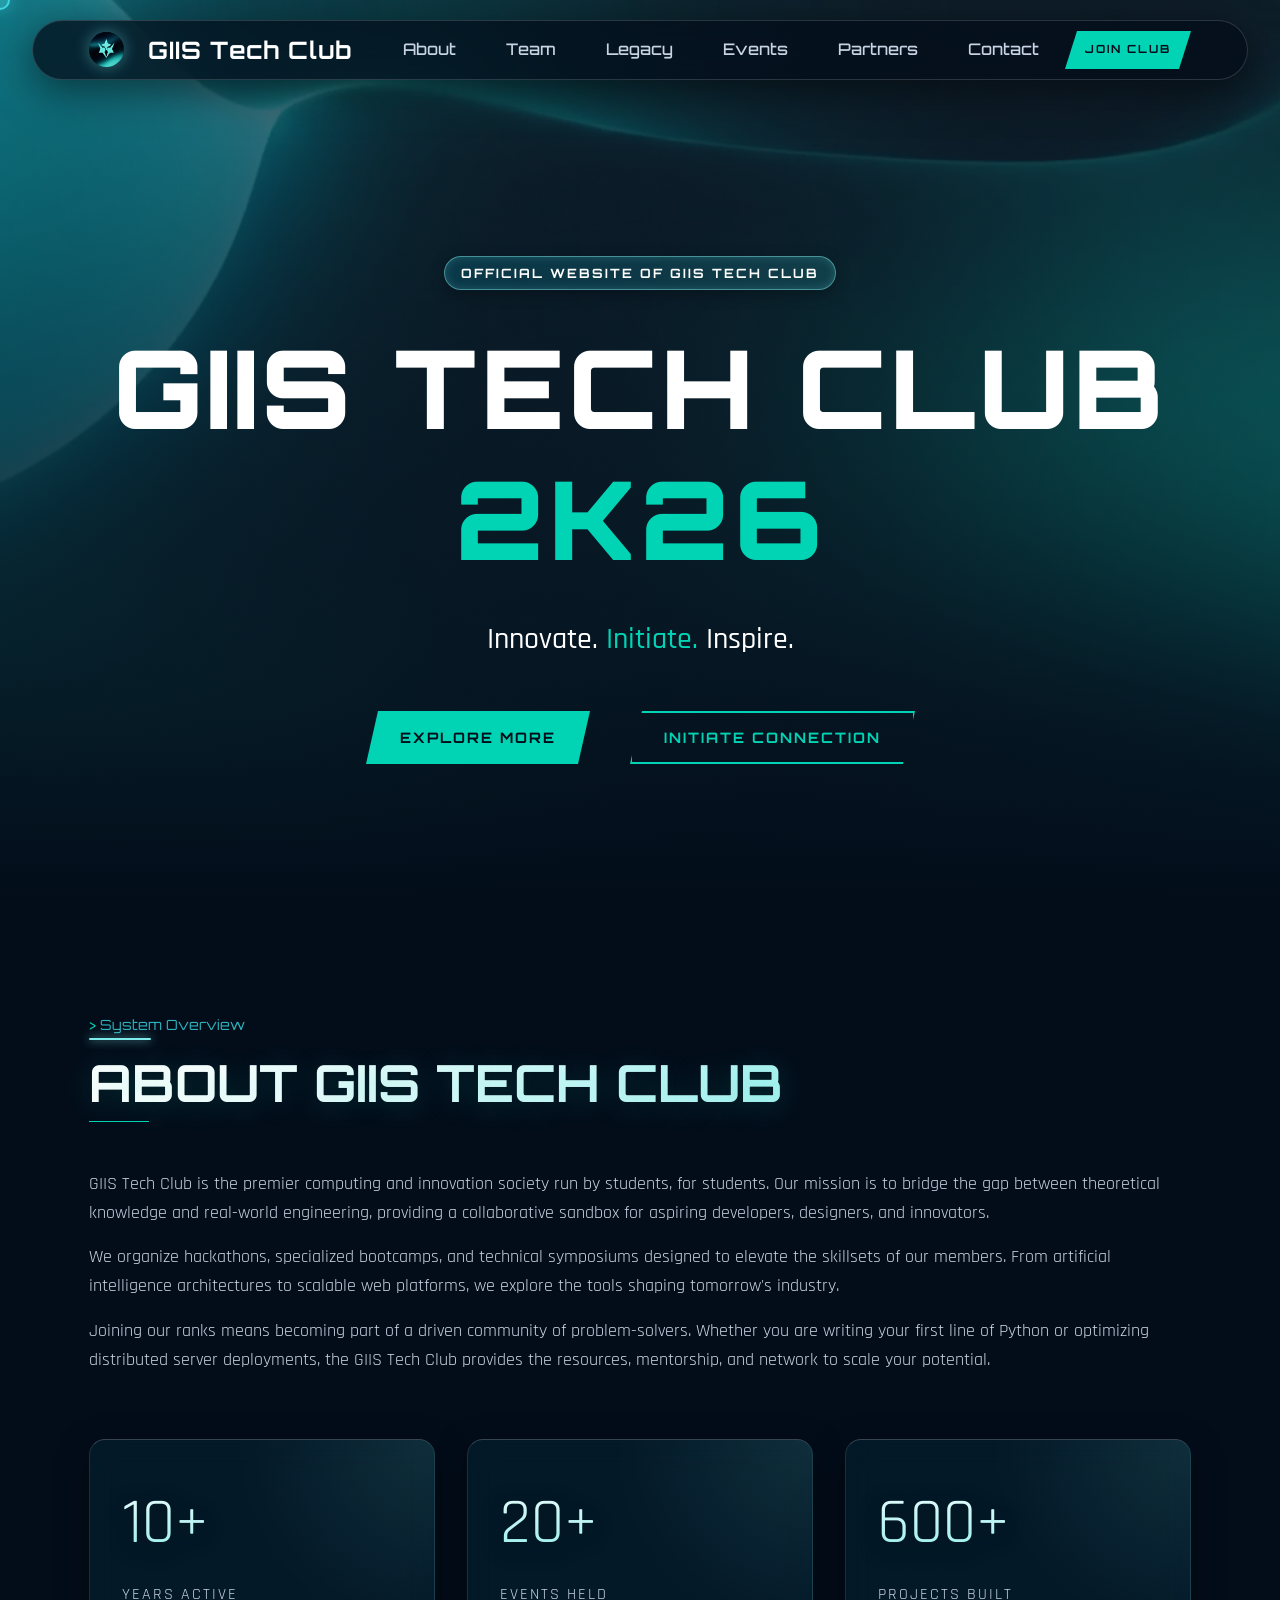
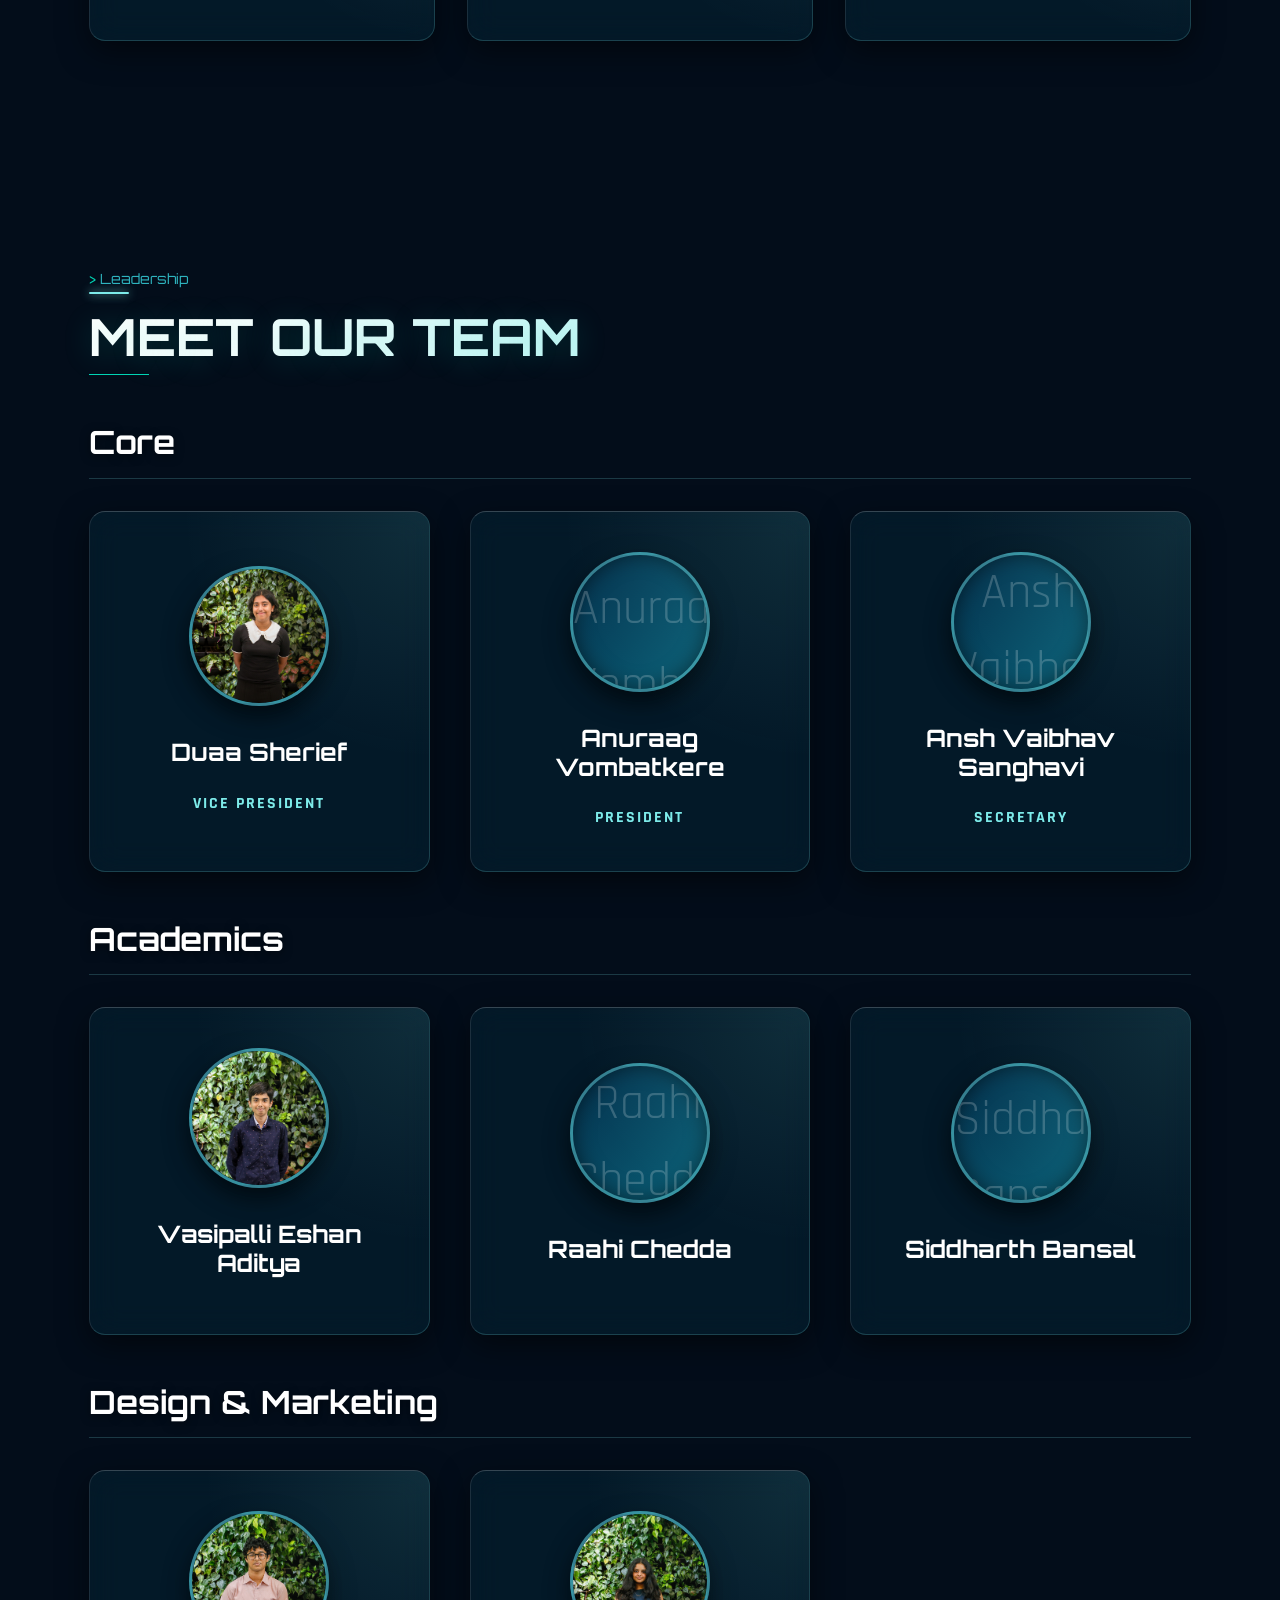
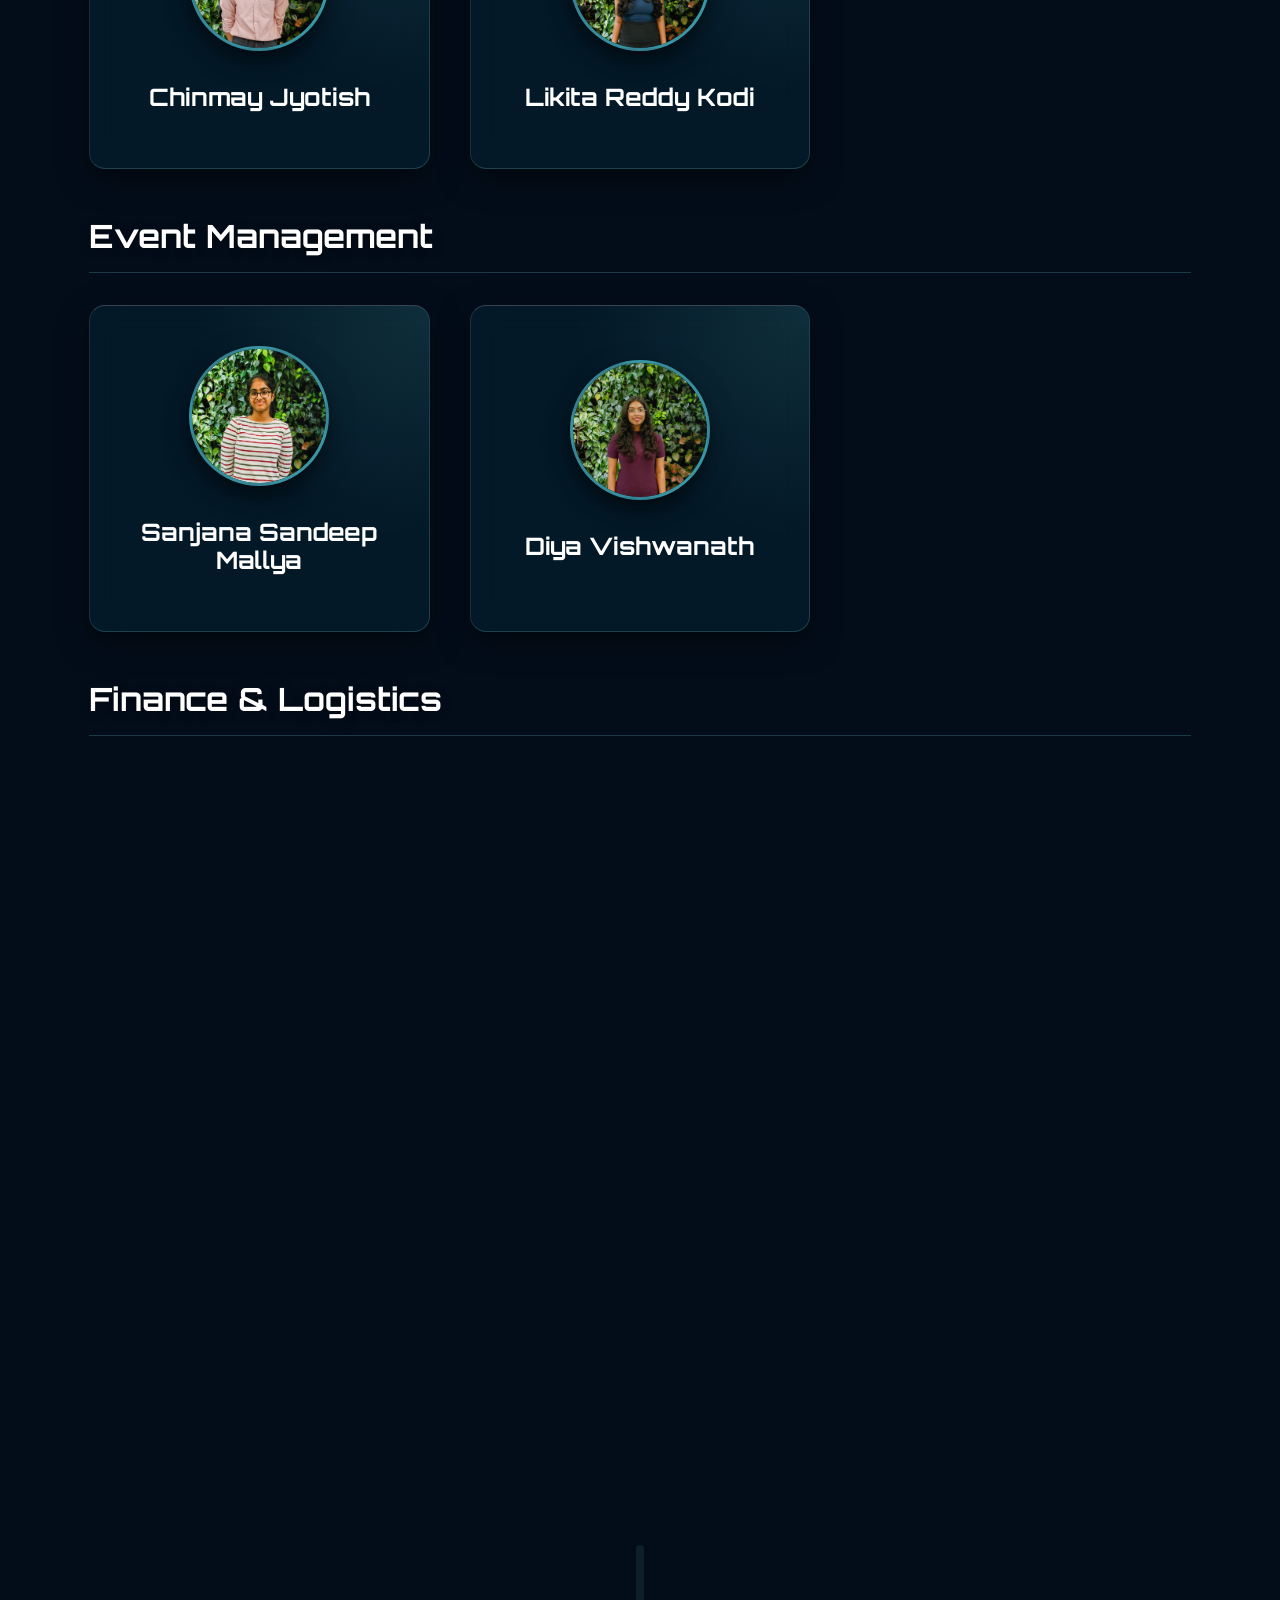
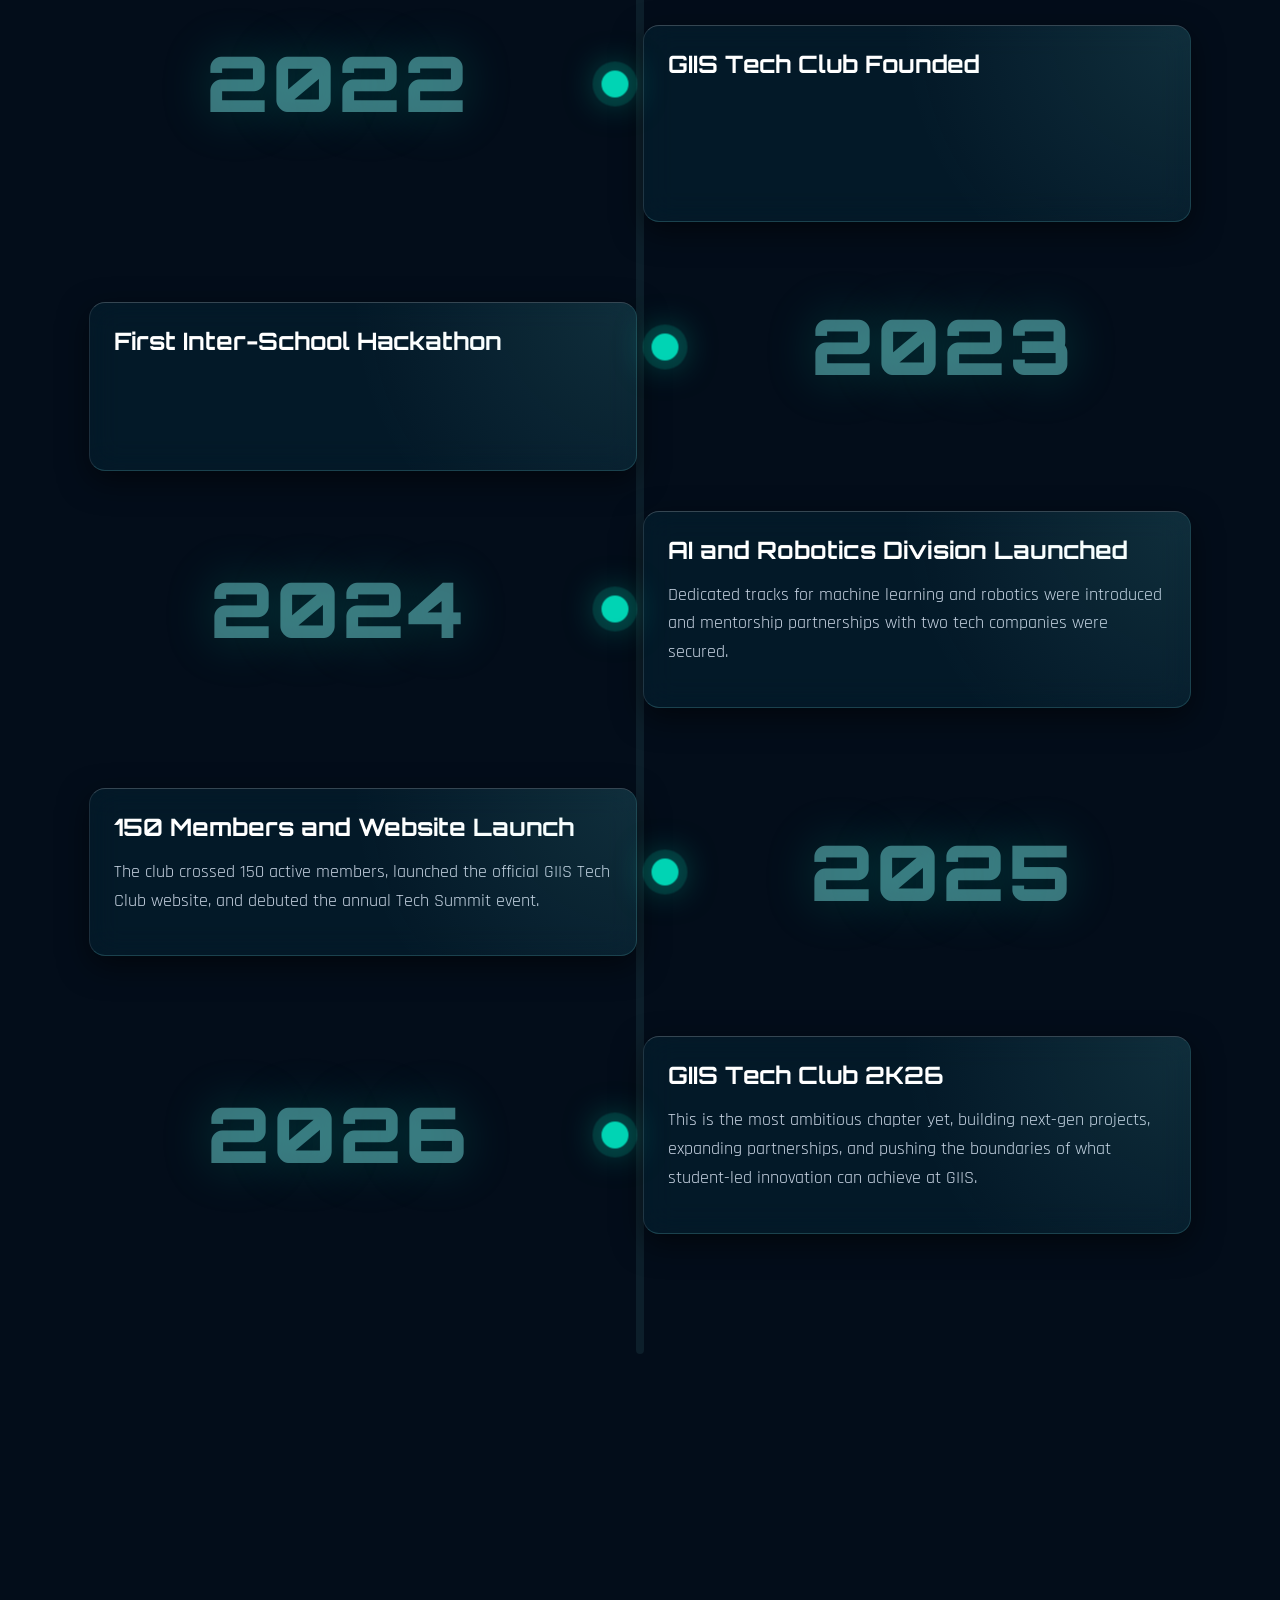
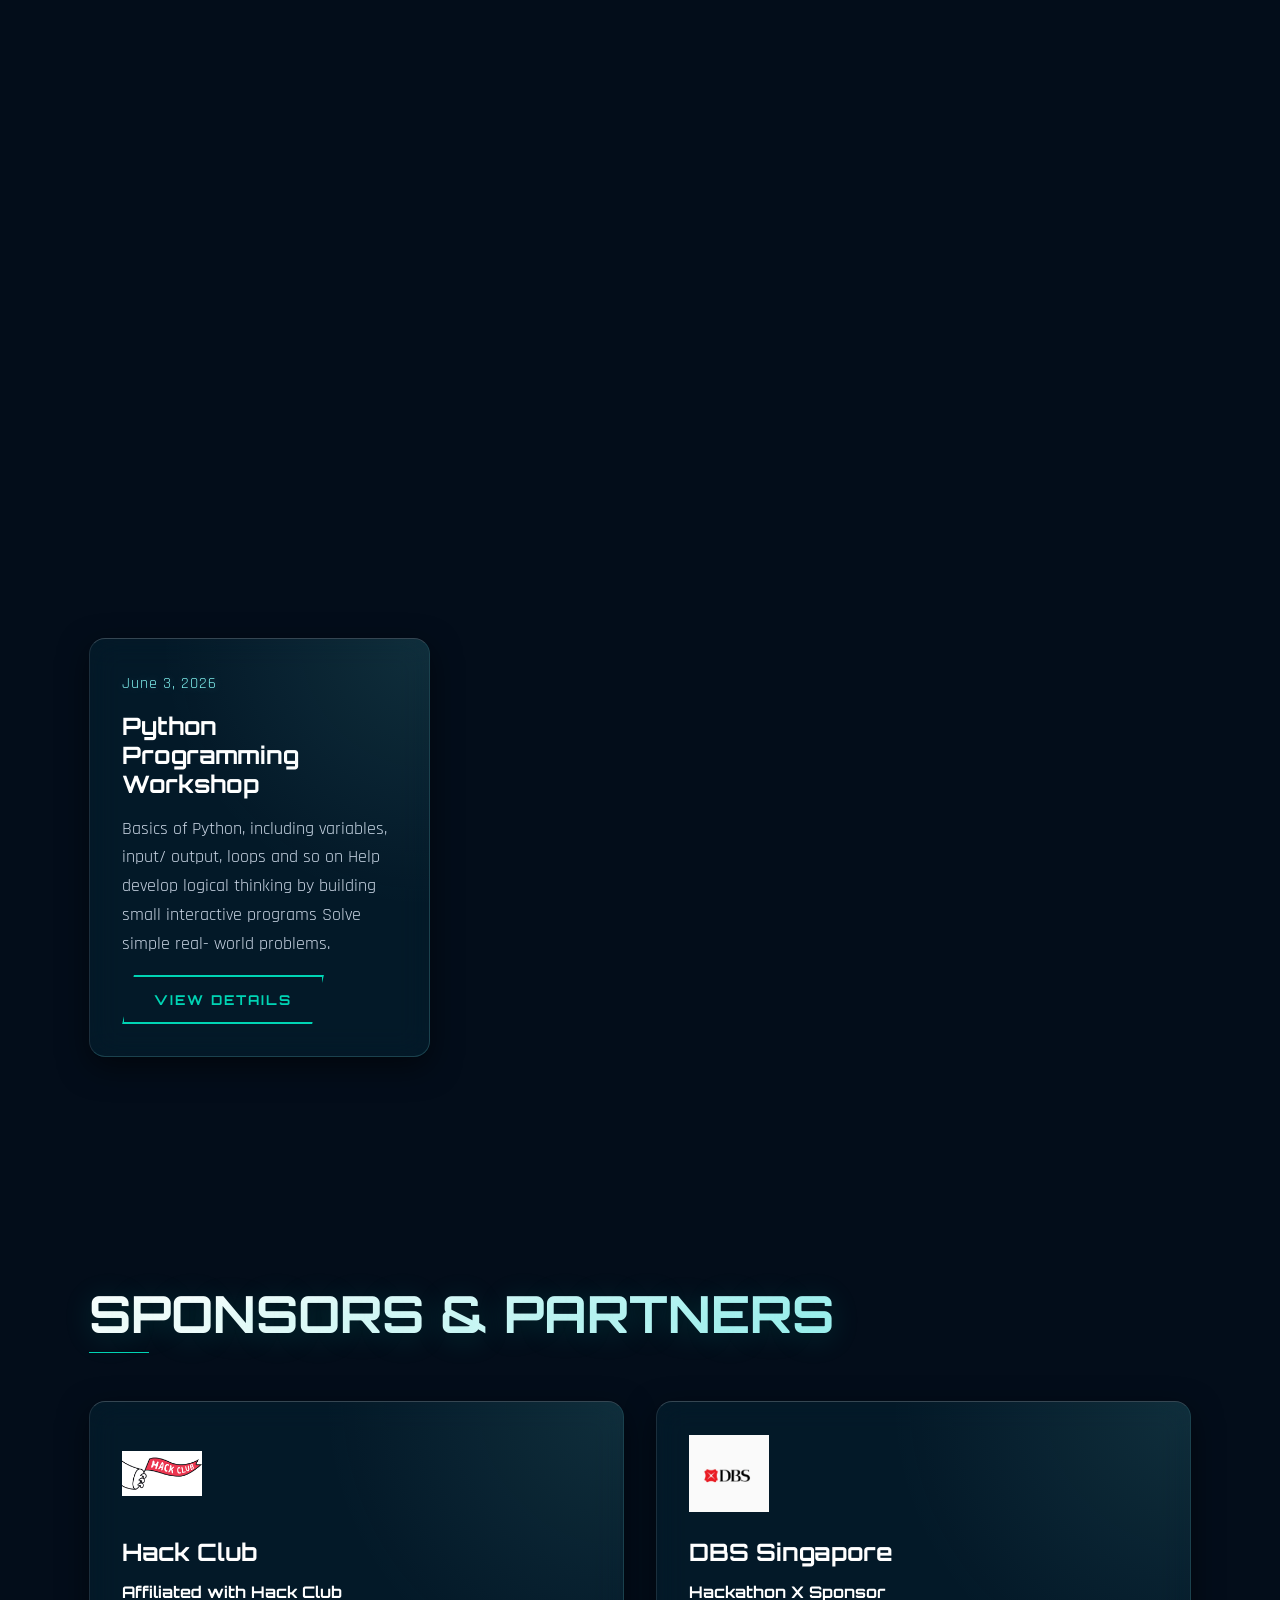
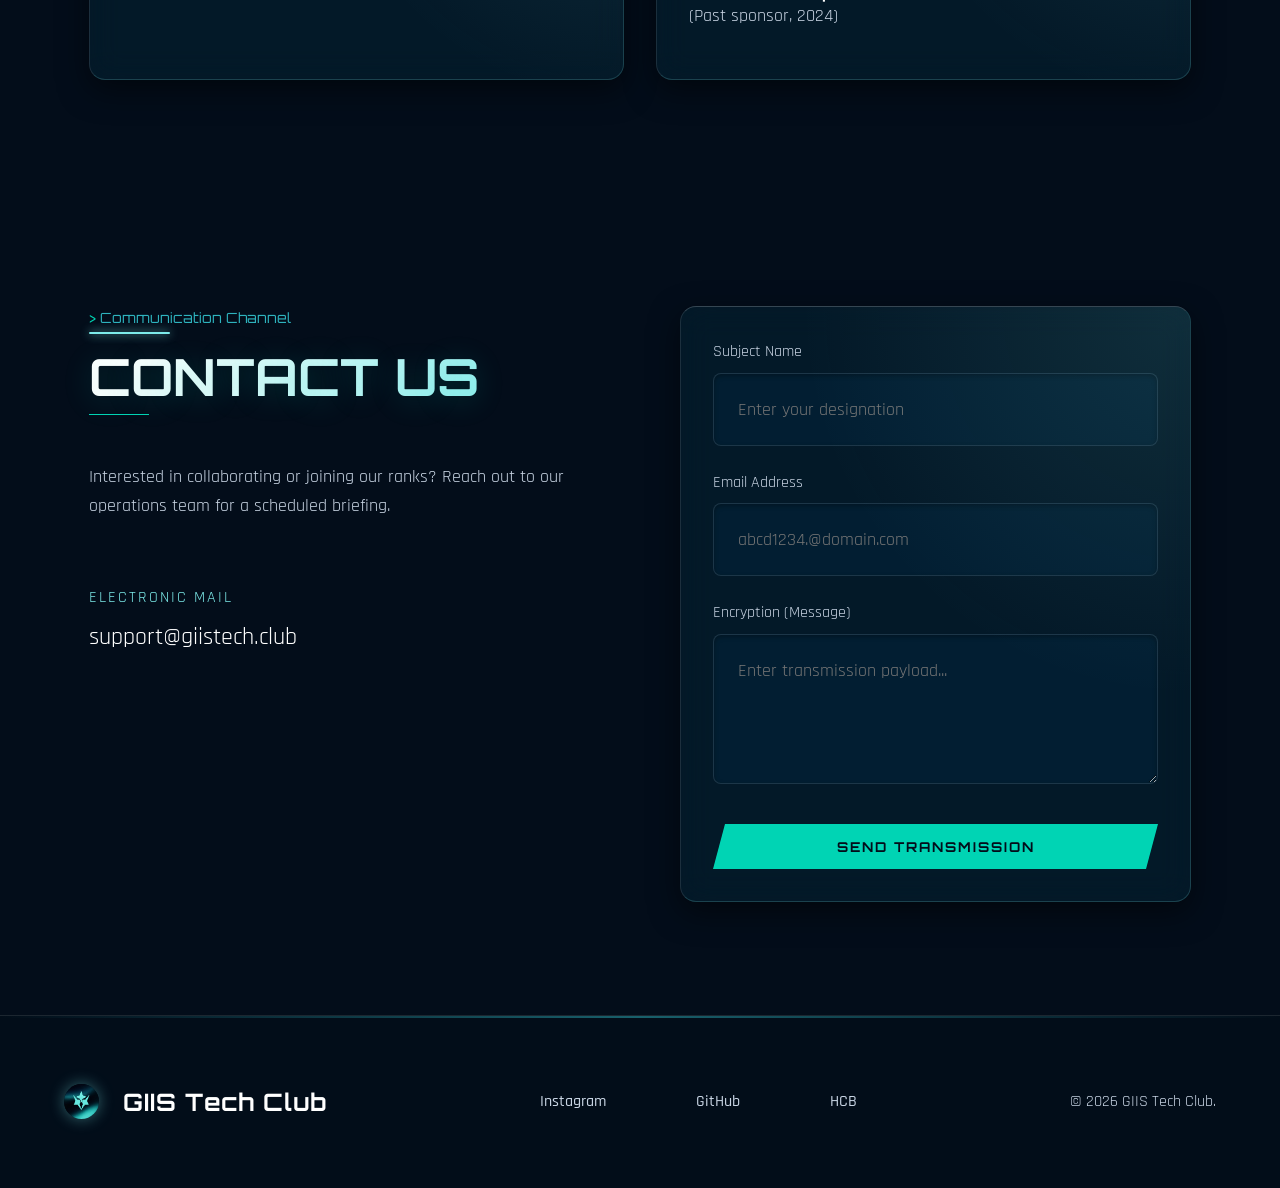
==== commit dcf42845: "Refine mobile menu density and adjust hero heading spacing" ====
--- a/index.html
+++ b/index.html
@@ -929,11 +929,12 @@
         background: rgba(3, 13, 26, 0.98);
         backdrop-filter: blur(25px);
         flex-direction: column;
-        padding: var(--space-6) var(--space-4);
+        padding: var(--space-4) 0;
         border-bottom: 1px solid var(--color-border);
         box-shadow: 0 15px 40px rgba(0, 0, 0, 0.9);
-        gap: var(--space-4);
+        gap: var(--space-2);
         align-items: center;
+        z-index: 1001;
       }
 
       .nav-links.active {
@@ -946,9 +947,32 @@
       }
 
       .nav-links a {
-        font-size: 1.25rem;
+        font-size: 1.15rem !important;
         display: block;
         padding: var(--space-2);
+        color: #ffffff !important;
+        letter-spacing: 1px;
+      }
+
+      .mobile-only-join {
+        display: block !important;
+        margin-top: var(--space-2);
+        max-width: 200px;
+        margin-left: auto;
+        margin-right: auto;
+      }
+
+      /* HIDE CUSTOM POINTER ON MOBILE */
+      .custom-cursor {
+        display: none !important;
+      }
+
+      body,
+      a,
+      button,
+      input,
+      textarea {
+        cursor: auto !important;
       }
 
       .nav-join {
@@ -1016,7 +1040,7 @@
 
       h1.hero-heading-white {
         font-size: min(15vw, 4rem) !important;
-        line-height: 0.85 !important;
+        line-height: 0.95 !important;
         width: 100%;
         margin-bottom: var(--space-4) !important;
         letter-spacing: -1px !important;
@@ -1024,7 +1048,7 @@
 
       h1.hero-heading-white span {
         display: inline-block !important;
-        margin-top: -10px !important;
+        margin-top: 0 !important;
         white-space: normal !important;
       }
 
@@ -1398,7 +1422,8 @@
         <div class="tag-pill">Official Website of GIIS Tech Club</div>
       </div>
       <div class="hero-layer">
-        <h1 class="hero-heading-white"><span style="white-space: nowrap;">GIIS TECH CLUB</span><br><span style="display: block; color: var(--color-accent);">2K26</span></h1>
+        <h1 class="hero-heading-white"><span style="white-space: nowrap;">GIIS TECH CLUB</span><br><span
+            style="display: block; color: var(--color-accent);">2K26</span></h1>
       </div>
       <div class="hero-layer">
         <p class="subtext">
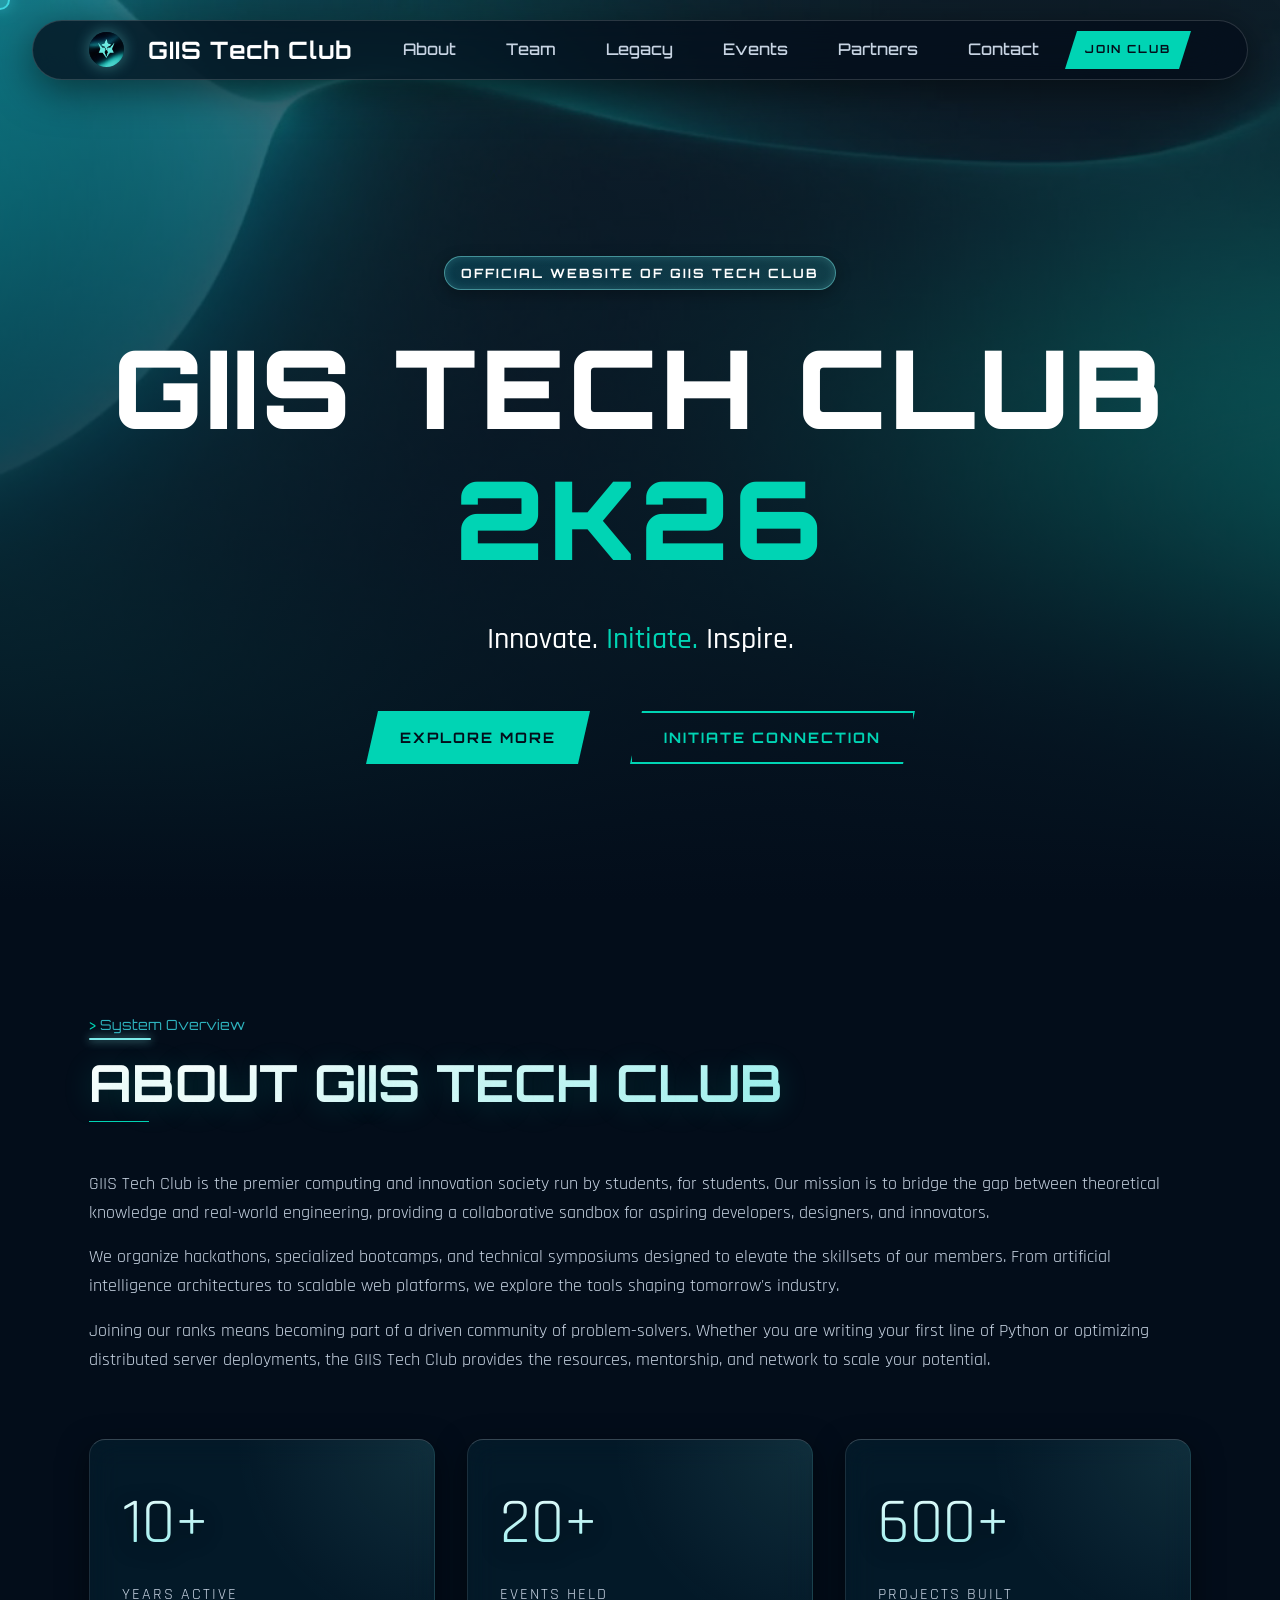
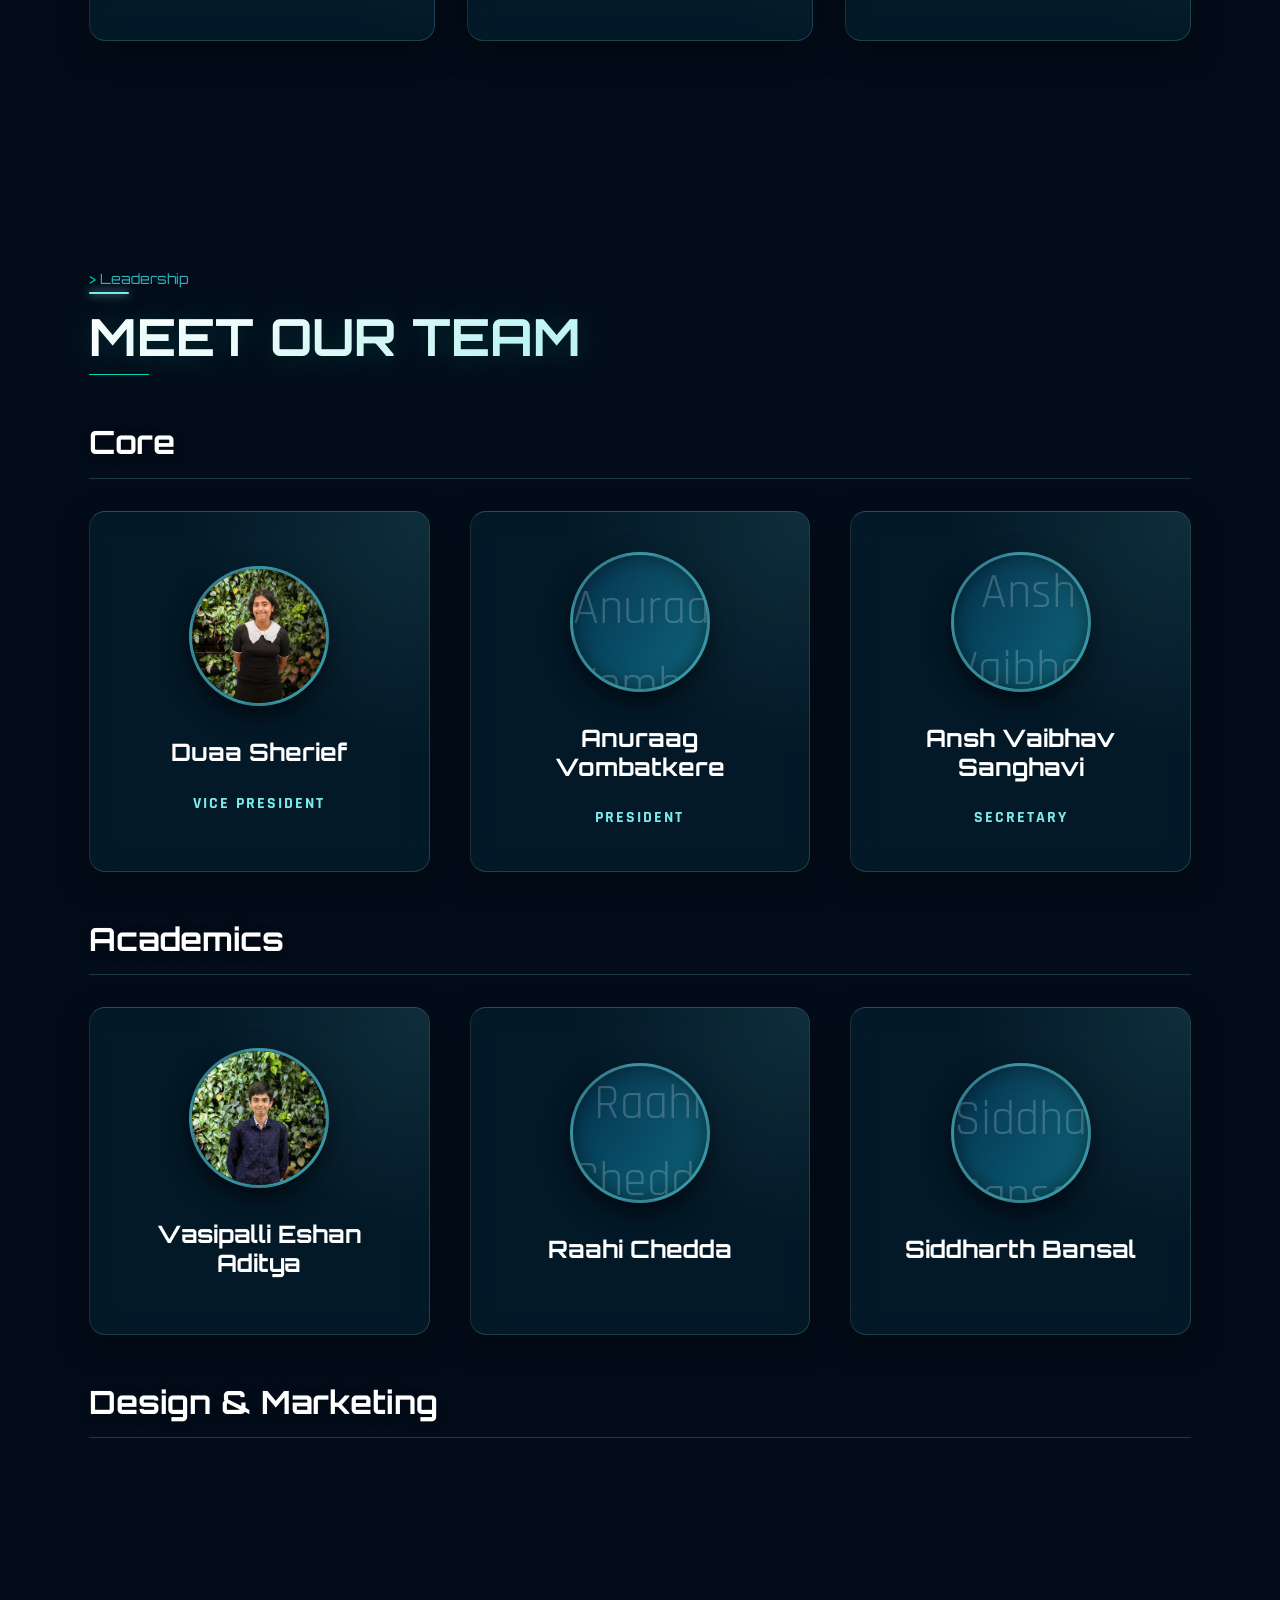
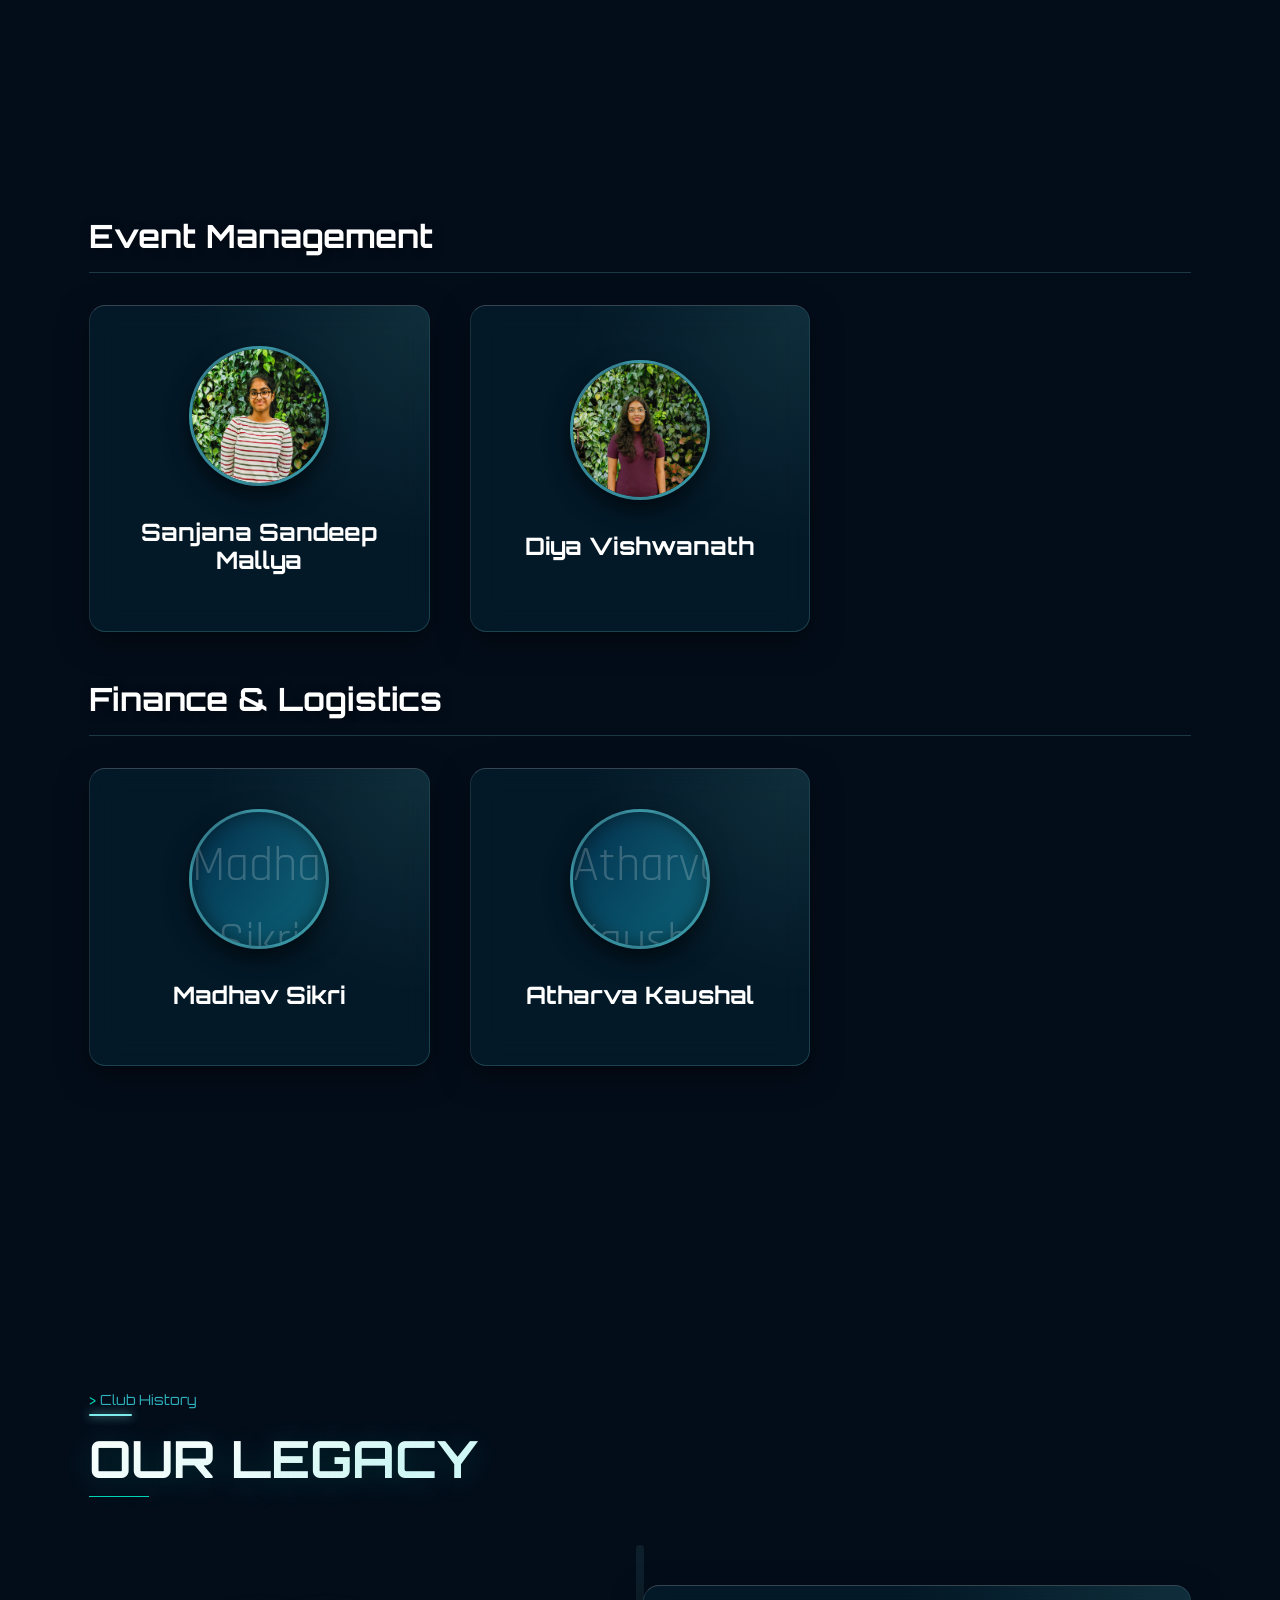
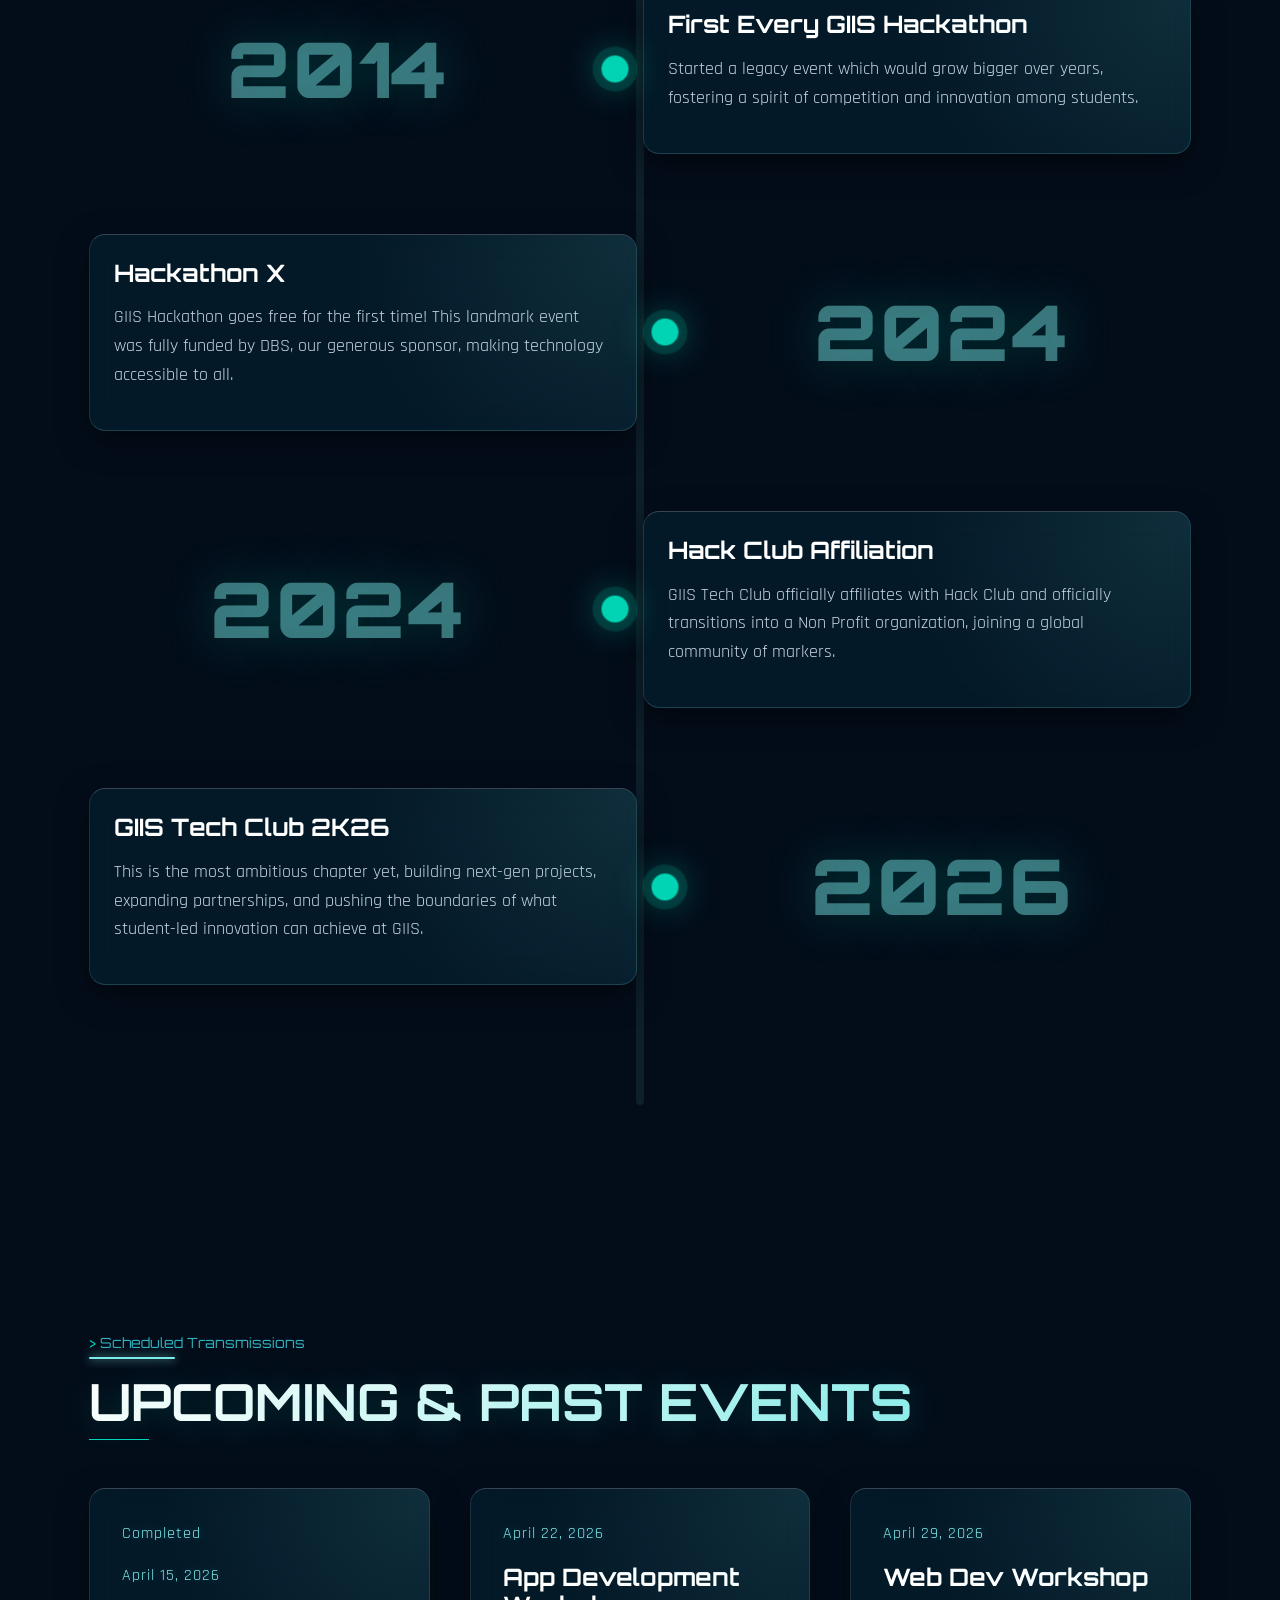
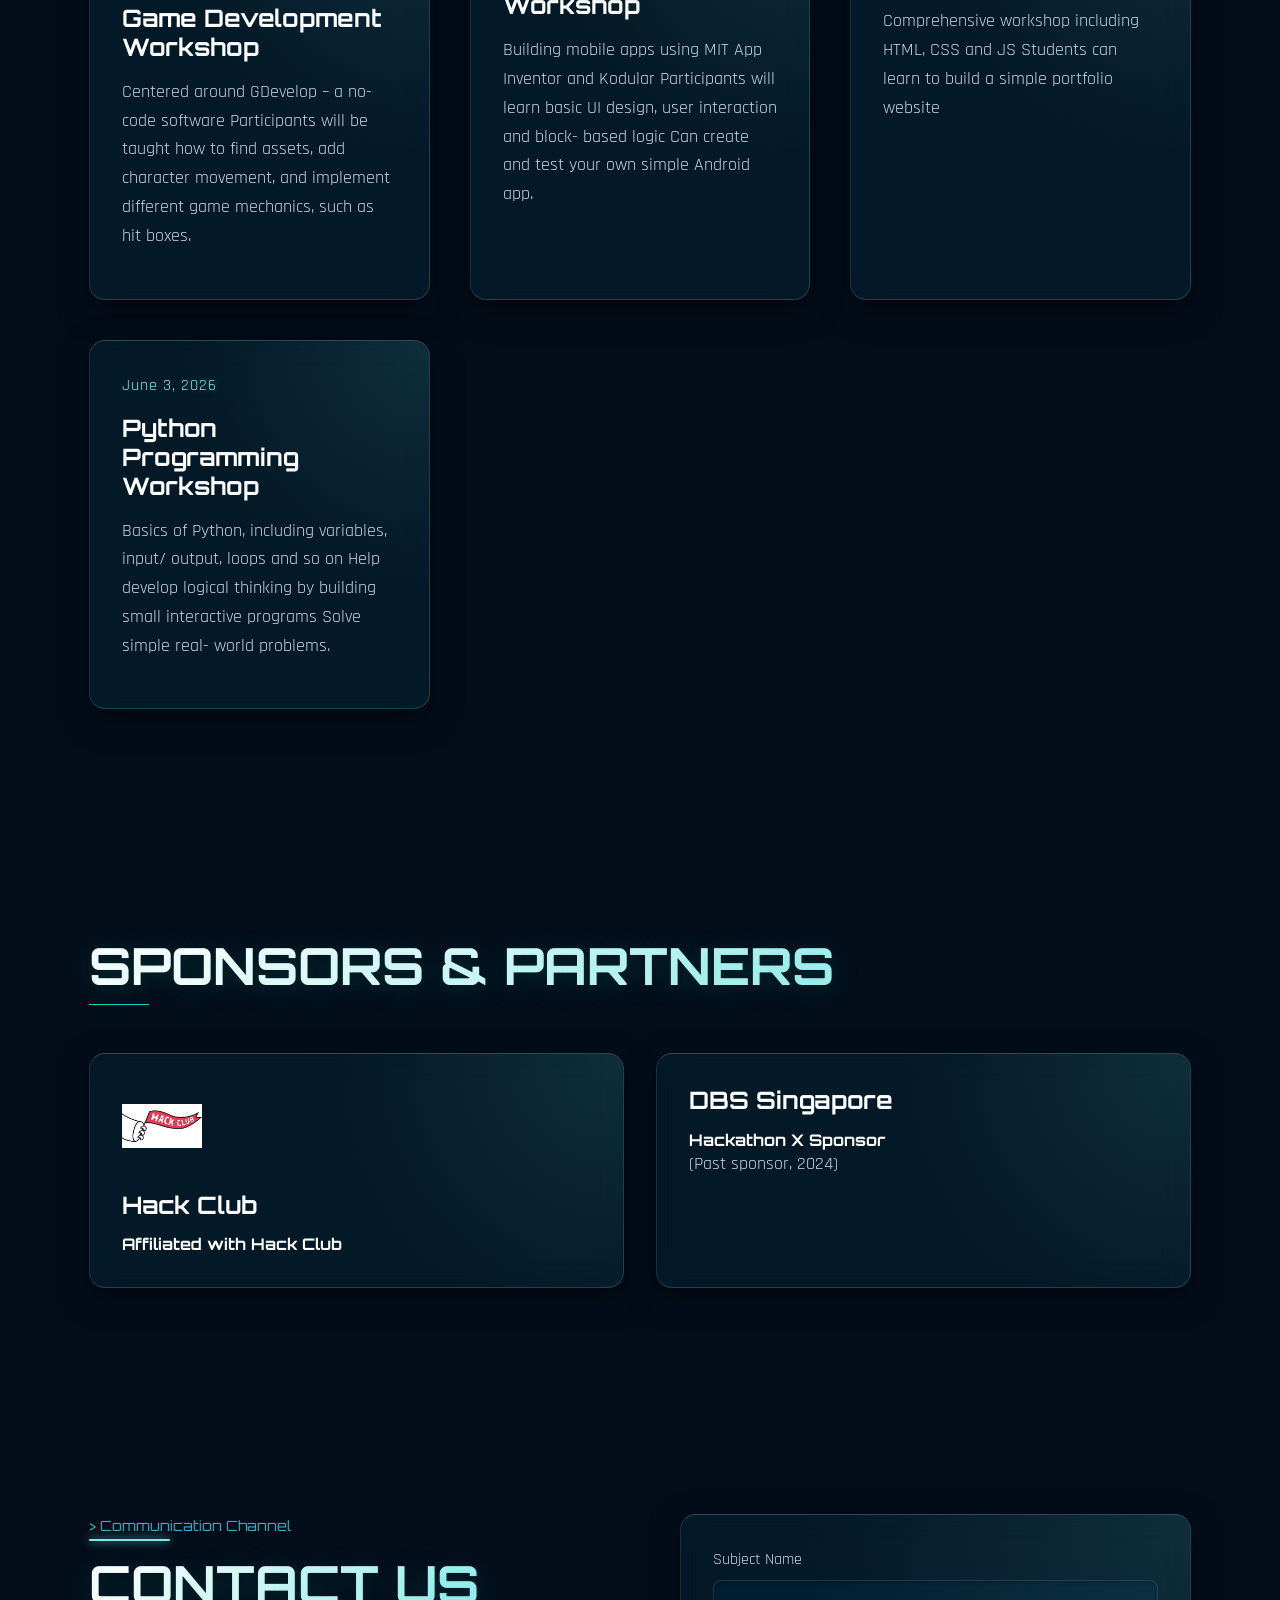
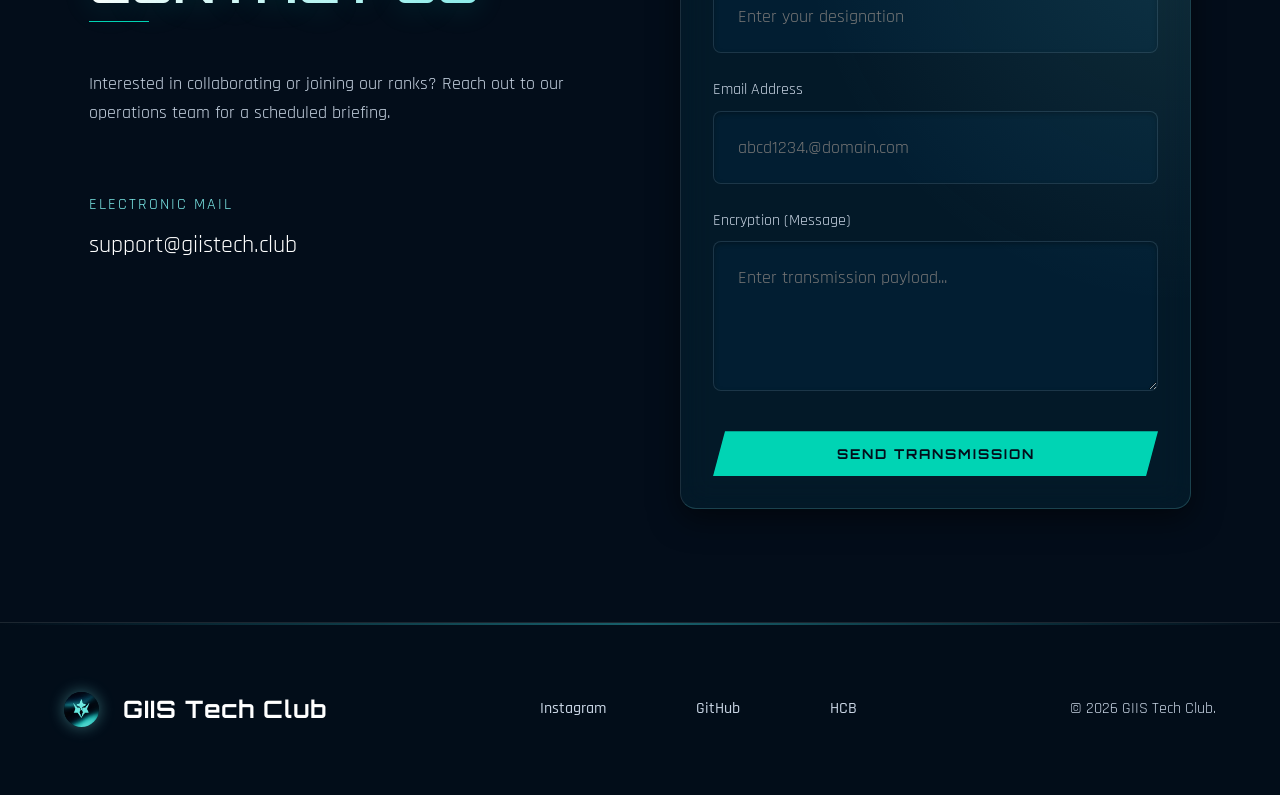
==== commit 32050d9f: "Update legacy timeline and remove event details buttons" ====
--- a/index.html
+++ b/index.html
@@ -10,6 +10,8 @@
   <link
     href="https://fonts.googleapis.com/css2?family=Orbitron:wght@400;700;900&family=Rajdhani:wght@400;600&display=swap"
     rel="stylesheet">
+  <link rel="icon" type="image/jpeg" href="Theme and Brand Design/Club Theme/Tech Club 2k26 Logo.jpeg">
+
 
   <style>
     /* CSS Variables & Theme */
@@ -683,7 +685,15 @@
       display: grid;
       grid-template-columns: repeat(auto-fit, minmax(320px, 1fr));
       gap: var(--space-5);
-    }
+      align-items: stretch;
+    }
+
+    .event-card {
+      display: flex;
+      flex-direction: column;
+      height: 100%;
+    }
+
 
     .event-date {
       color: var(--color-accent-3);
@@ -1587,22 +1597,22 @@
         <div class="timeline-fill"></div>
 
         <div class="timeline-item tl-left">
-          <div class="timeline-year">2022</div>
+          <div class="timeline-year">2014</div>
           <div class="timeline-node"></div>
           <div class="timeline-card card">
-            <h3>GIIS Tech Club Founded</h3>
-            <p>The club was established with 30 founding members, hosted the first internal hackathon, and ignited a
-              campus-wide culture of innovation.</p>
+            <h3>First Every GIIS Hackathon</h3>
+            <p>Started a legacy event which would grow bigger over years, fostering a spirit of competition and
+              innovation among students.</p>
           </div>
         </div>
 
         <div class="timeline-item tl-right">
-          <div class="timeline-year">2023</div>
+          <div class="timeline-year">2024</div>
           <div class="timeline-node"></div>
           <div class="timeline-card card">
-            <h3>First Inter-School Hackathon</h3>
-            <p>The club expanded reach beyond GIIS, over 100 participants from 5 schools competed, and the team took
-              home Best UI Design.</p>
+            <h3>Hackathon X</h3>
+            <p>GIIS Hackathon goes free for the first time! This landmark event was fully funded by DBS, our generous
+              sponsor, making technology accessible to all.</p>
           </div>
         </div>
 
@@ -1610,23 +1620,13 @@
           <div class="timeline-year">2024</div>
           <div class="timeline-node"></div>
           <div class="timeline-card card">
-            <h3>AI and Robotics Division Launched</h3>
-            <p>Dedicated tracks for machine learning and robotics were introduced and mentorship partnerships with two
-              tech companies were secured.</p>
+            <h3>Hack Club Affiliation</h3>
+            <p>GIIS Tech Club officially affiliates with Hack Club and officially transitions into a Non Profit
+              organization, joining a global community of markers.</p>
           </div>
         </div>
 
         <div class="timeline-item tl-right">
-          <div class="timeline-year">2025</div>
-          <div class="timeline-node"></div>
-          <div class="timeline-card card">
-            <h3>150 Members and Website Launch</h3>
-            <p>The club crossed 150 active members, launched the official GIIS Tech Club website, and debuted the annual
-              Tech Summit event.</p>
-          </div>
-        </div>
-
-        <div class="timeline-item tl-left">
           <div class="timeline-year">2026</div>
           <div class="timeline-node"></div>
           <div class="timeline-card card">
@@ -1635,6 +1635,7 @@
               the boundaries of what student-led innovation can achieve at GIIS.</p>
           </div>
         </div>
+
       </div>
     </div>
   </section>
@@ -1653,7 +1654,6 @@
           <p>Centered around GDevelop – a no-code software
             Participants will be taught how to find assets, add character movement, and implement different game
             mechanics, such as hit boxes.</p>
-          <a href="#" class="btn btn-outline" style="margin-top: auto;">View Details</a>
         </div>
 
         <div class="card event-card">
@@ -1662,7 +1662,6 @@
           <p>Building mobile apps using MIT App Inventor and Kodular
             Participants will learn basic UI design, user interaction and block- based logic
             Can create and test your own simple Android app.</p>
-          <a href="#" class="btn btn-outline" style="margin-top: auto;">View Details</a>
         </div>
 
         <div class="card event-card">
@@ -1671,7 +1670,6 @@
           <p>Comprehensive workshop including HTML, CSS and JS
             Students can learn to build a simple portfolio website
           </p>
-          <a href="#" class="btn btn-outline" style="margin-top: auto;">View Details</a>
         </div>
 
         <div class="card event-card">
@@ -1681,7 +1679,6 @@
             Help develop logical thinking by building small interactive programs
             Solve simple real- world problems.
           </p>
-          <a href="#" class="btn btn-outline" style="margin-top: auto;">View Details</a>
         </div>
       </div>
     </div>
@@ -1700,8 +1697,6 @@
           <h4>Affiliated with Hack Club</h4>
         </div>
         <div class="card partner-card">
-          <img src="DBS Logo.png" alt="DBS Logo"
-            style="width: 80px; height: 80px; object-fit: contain; margin-bottom: var(--space-2);">
           <h3>DBS Singapore</h3>
           <h4>Hackathon X Sponsor</h4>
           <p>(Past sponsor, 2024)</p>
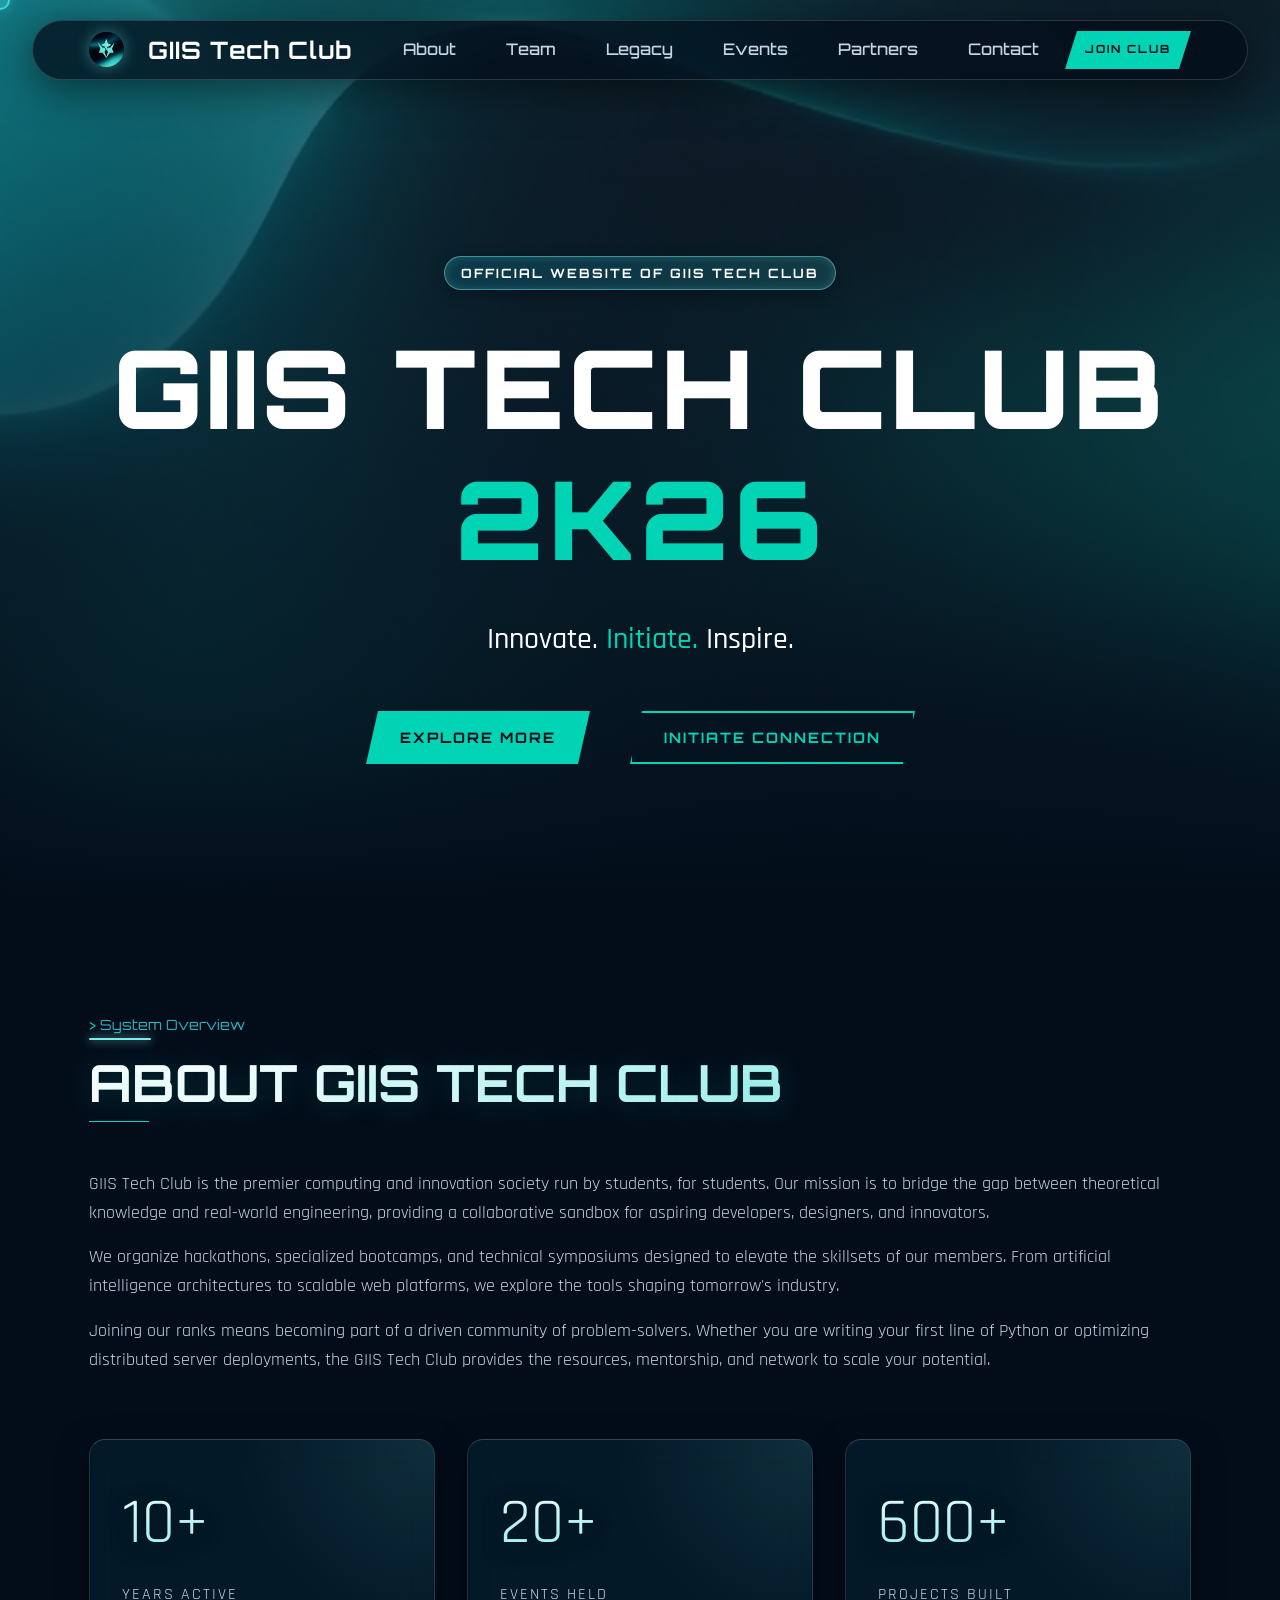
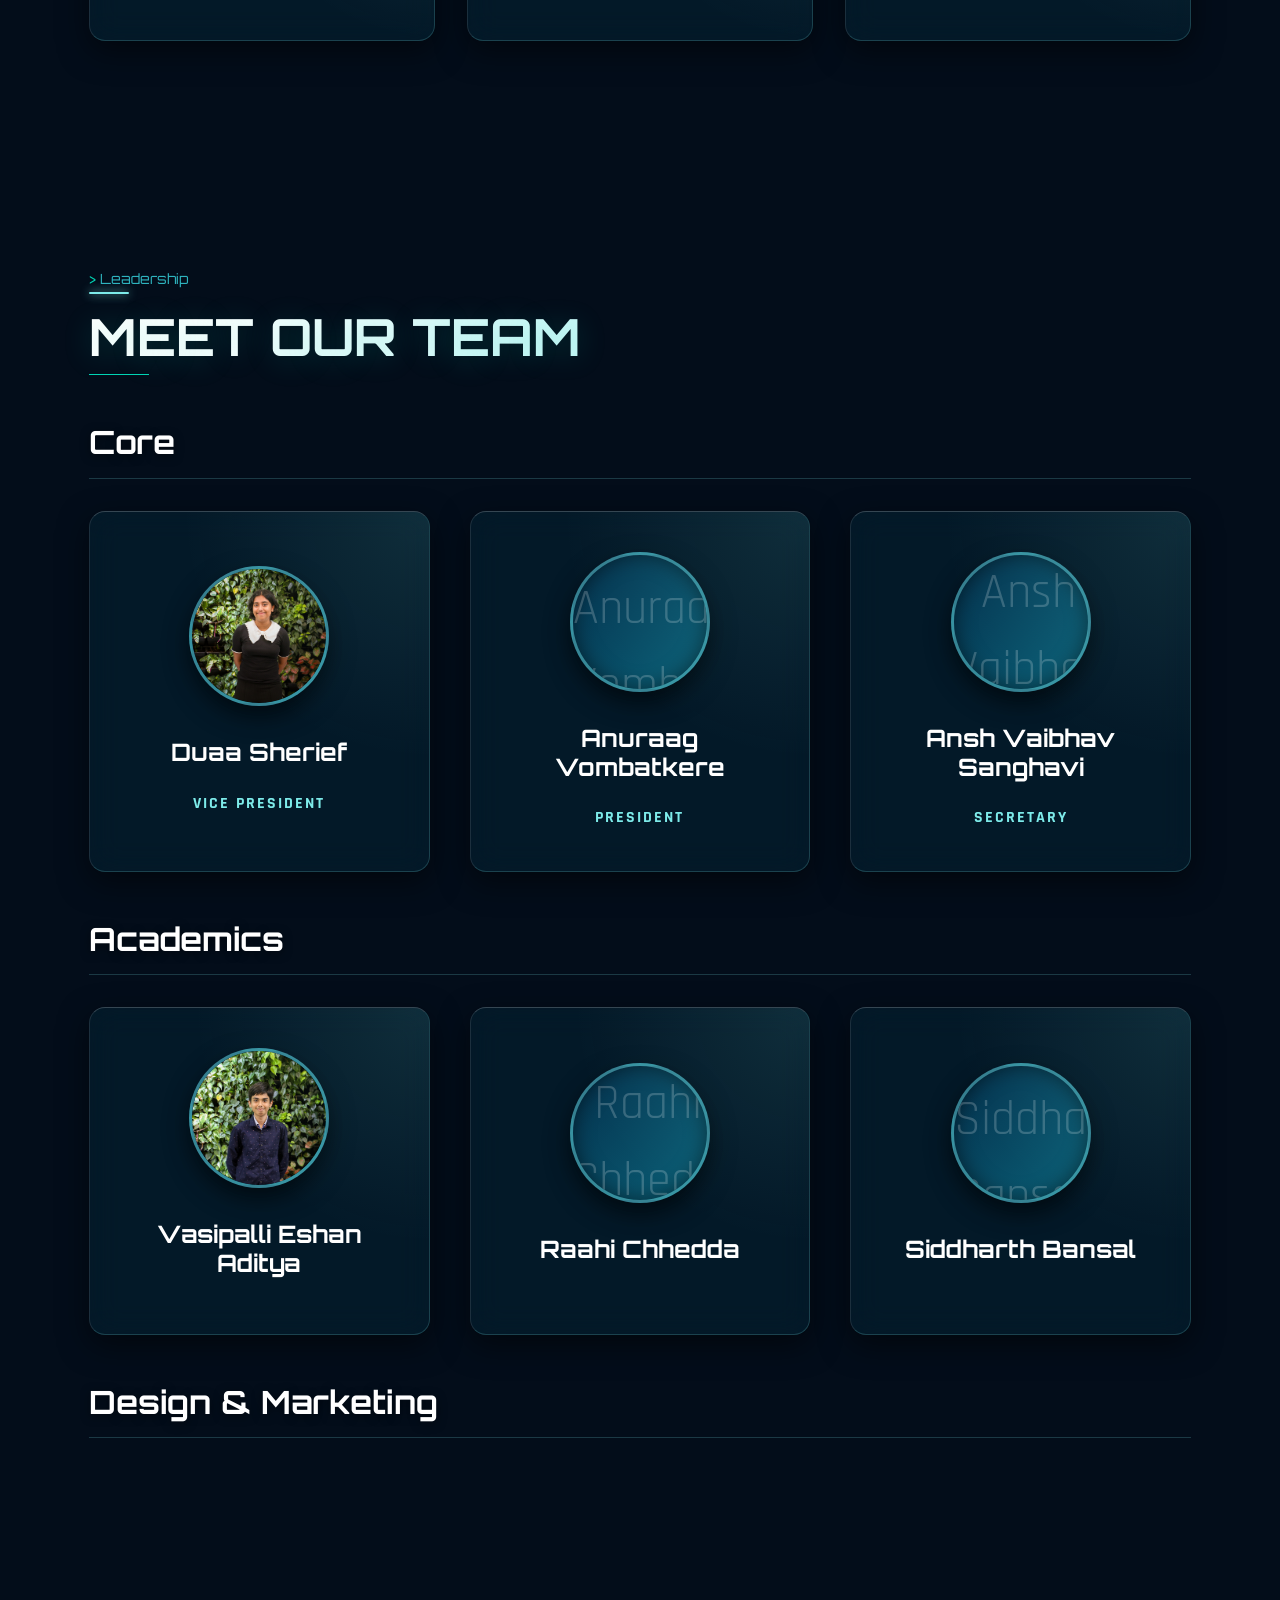
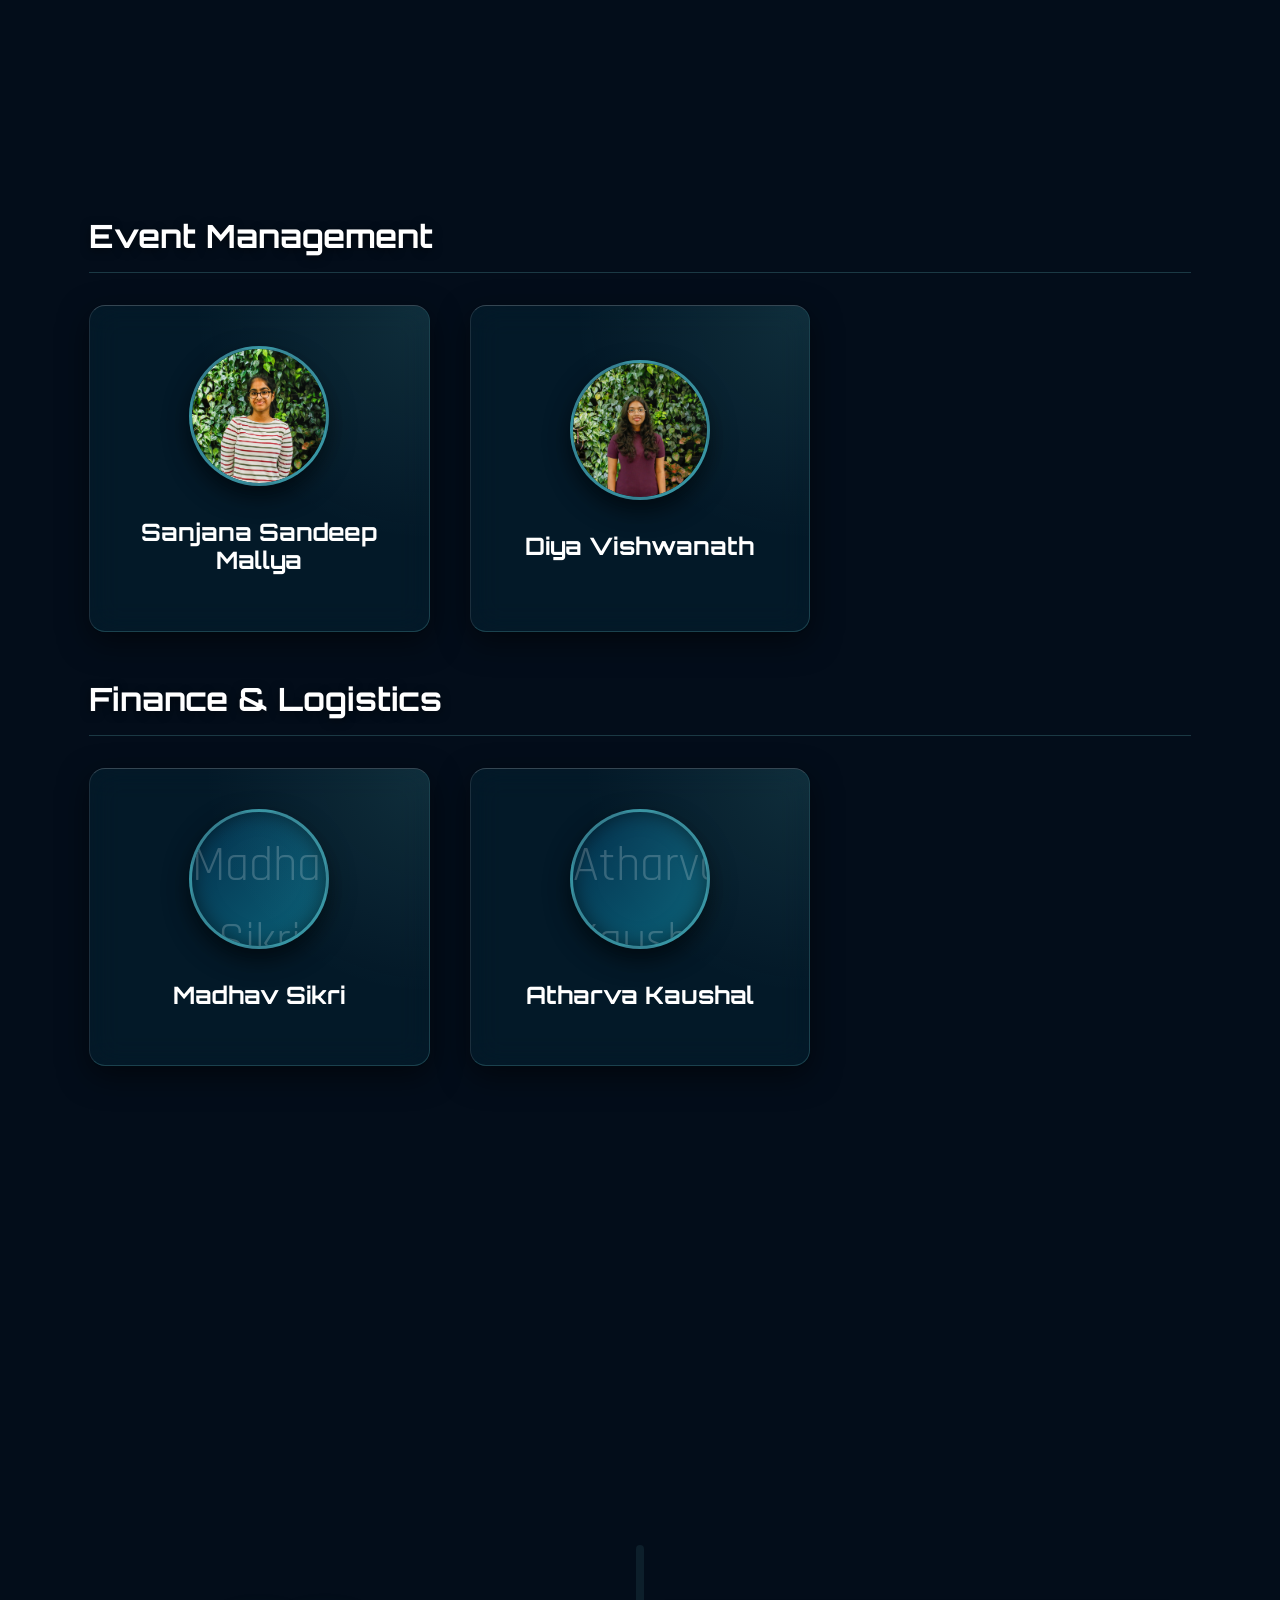
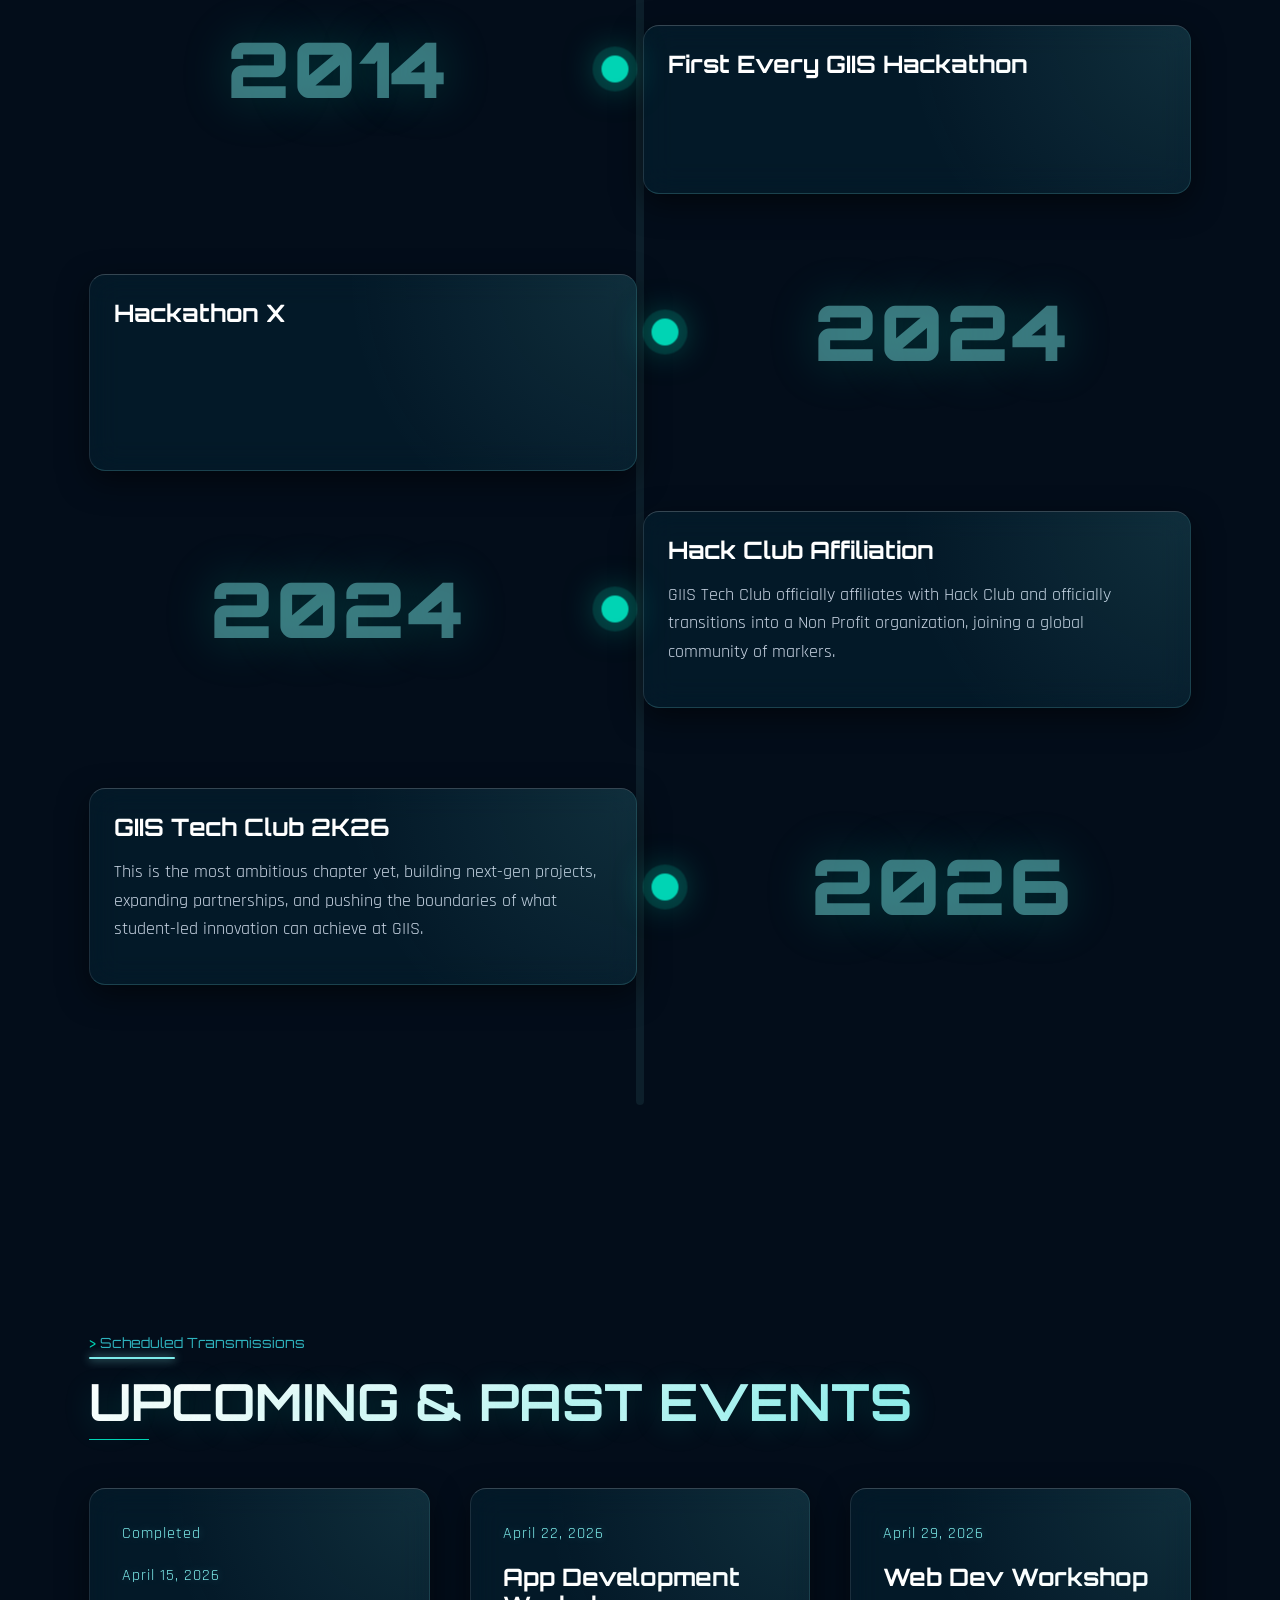
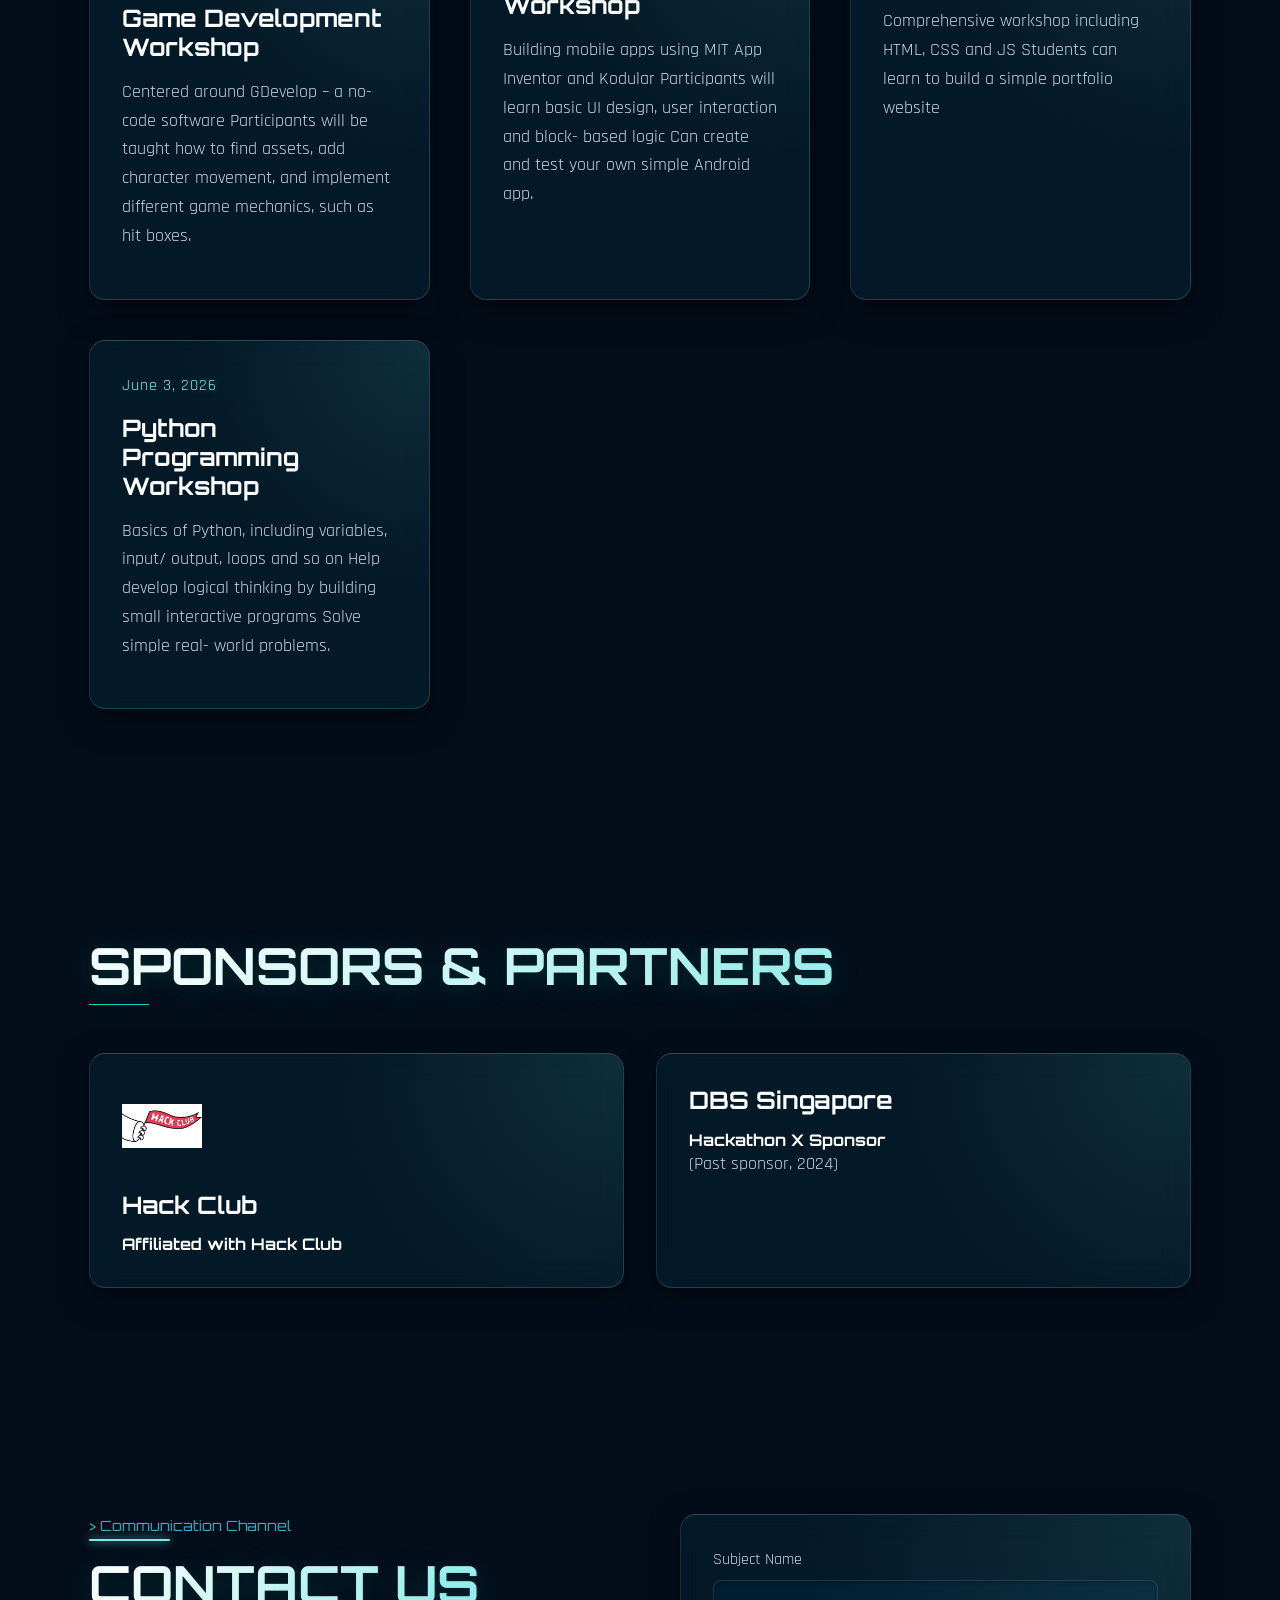
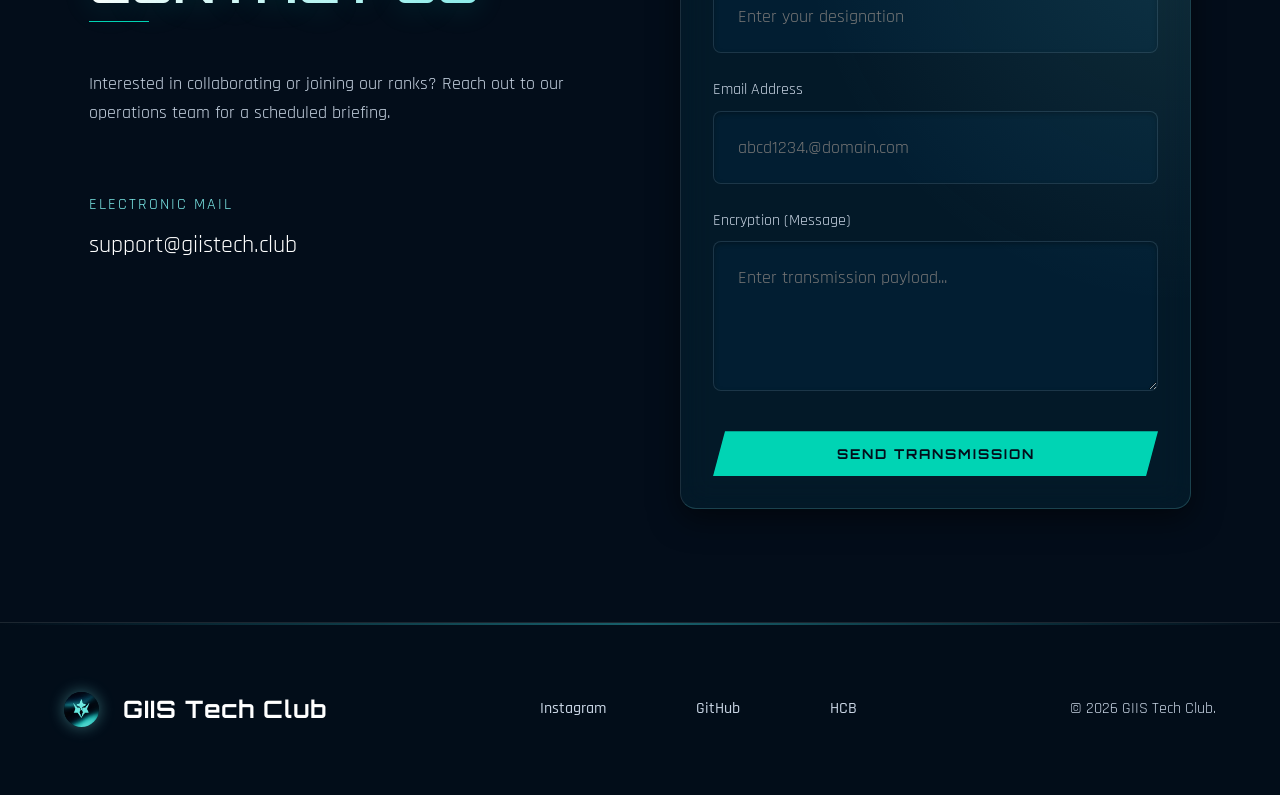
==== commit fcb94e77: "Update index.html" ====
--- a/index.html
+++ b/index.html
@@ -1528,8 +1528,8 @@
         </div>
         <div class="card team-card">
           <div class="team-img-placeholder"><img src="Theme and Brand Design/Tech Club OT Pics/Raahi Single.png"
-              alt="Raahi Chedda"></div>
-          <h3>Raahi Chedda</h3>
+              alt="Raahi Chhedda"></div>
+          <h3>Raahi Chhedda</h3>
         </div>
         <div class="card team-card">
           <div class="team-img-placeholder"><img src="Theme and Brand Design/Tech Club OT Pics/Siddharth Single.png"
@@ -1548,8 +1548,8 @@
         </div>
         <div class="card team-card">
           <div class="team-img-placeholder"><img src="Theme and Brand Design/Tech Club OT Pics/Likitha Single.jpg"
-              alt="Likita Reddy Kodi"></div>
-          <h3>Likita Reddy Kodi</h3>
+              alt="Likhita Reddy Kodi"></div>
+          <h3>Likhita Reddy Kodi</h3>
         </div>
       </div>
 
@@ -2043,4 +2043,4 @@
   </script>
 </body>
 
-</html>+</html>
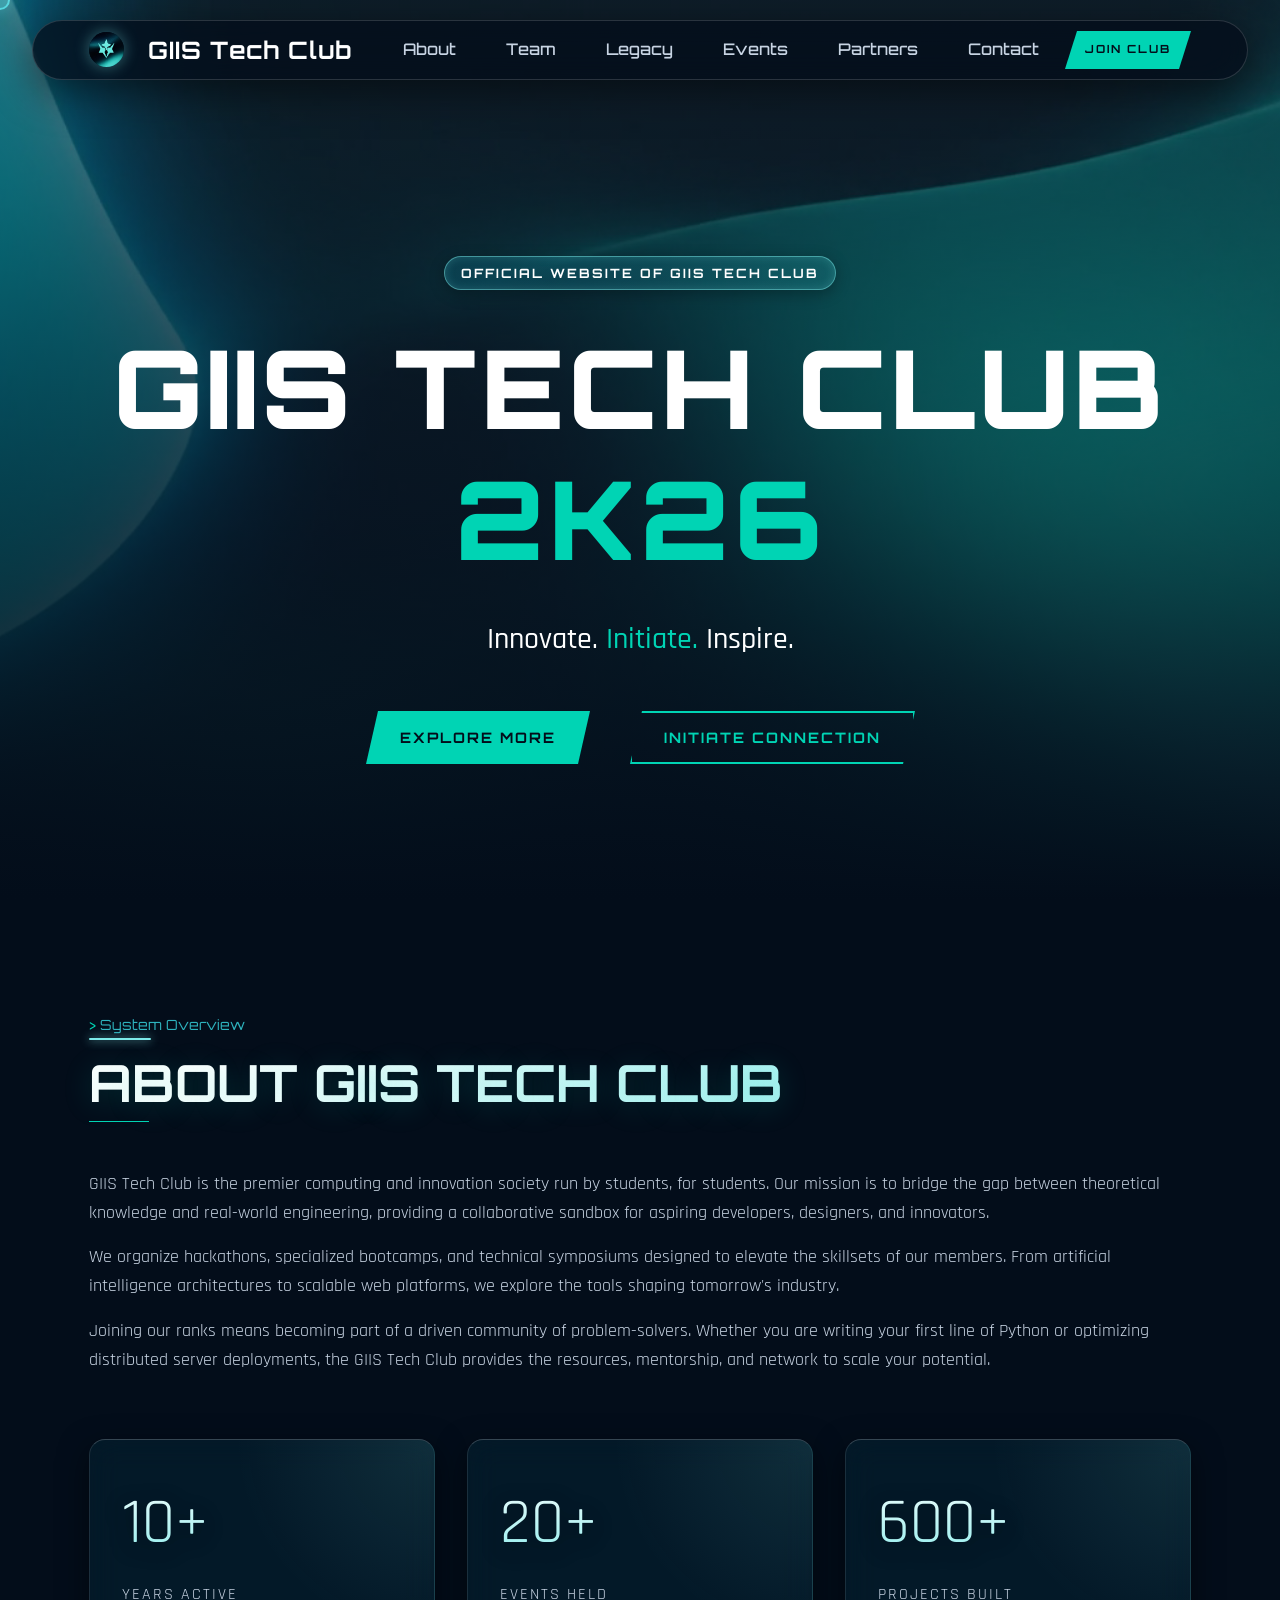
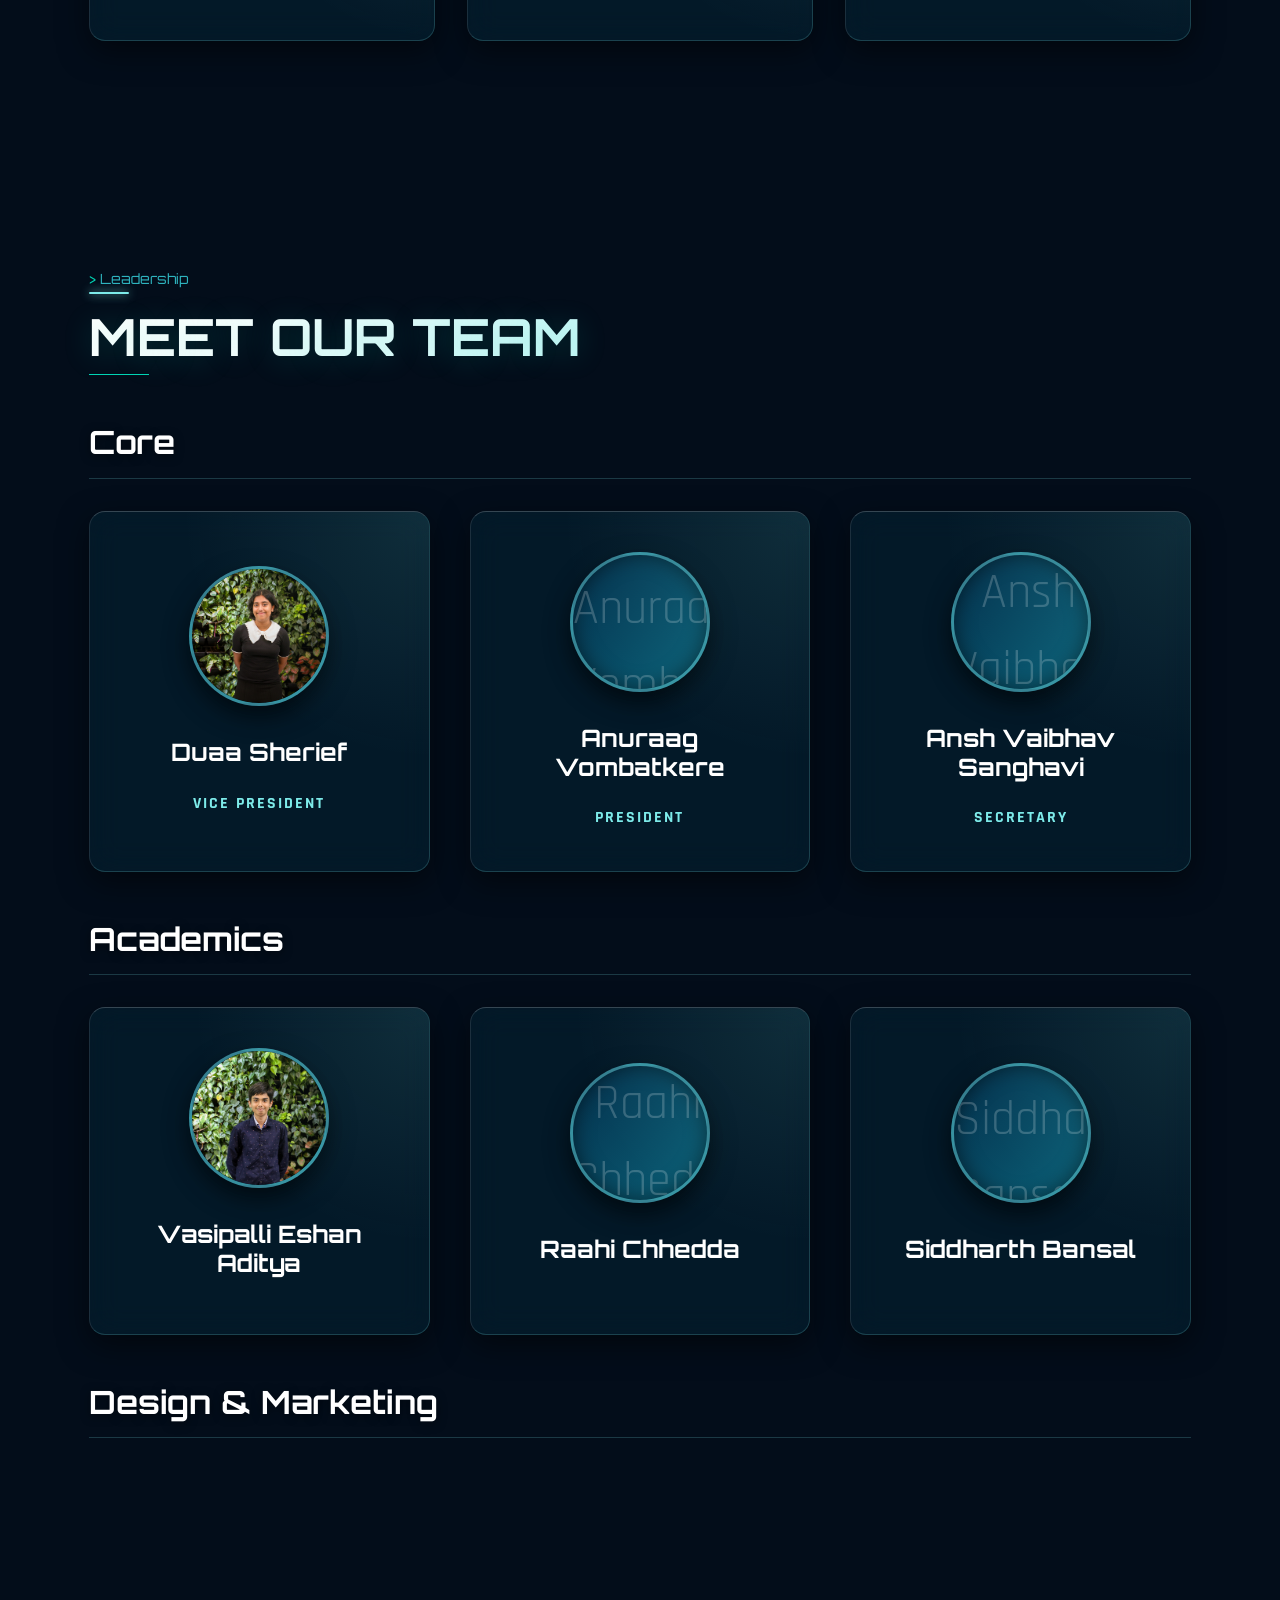
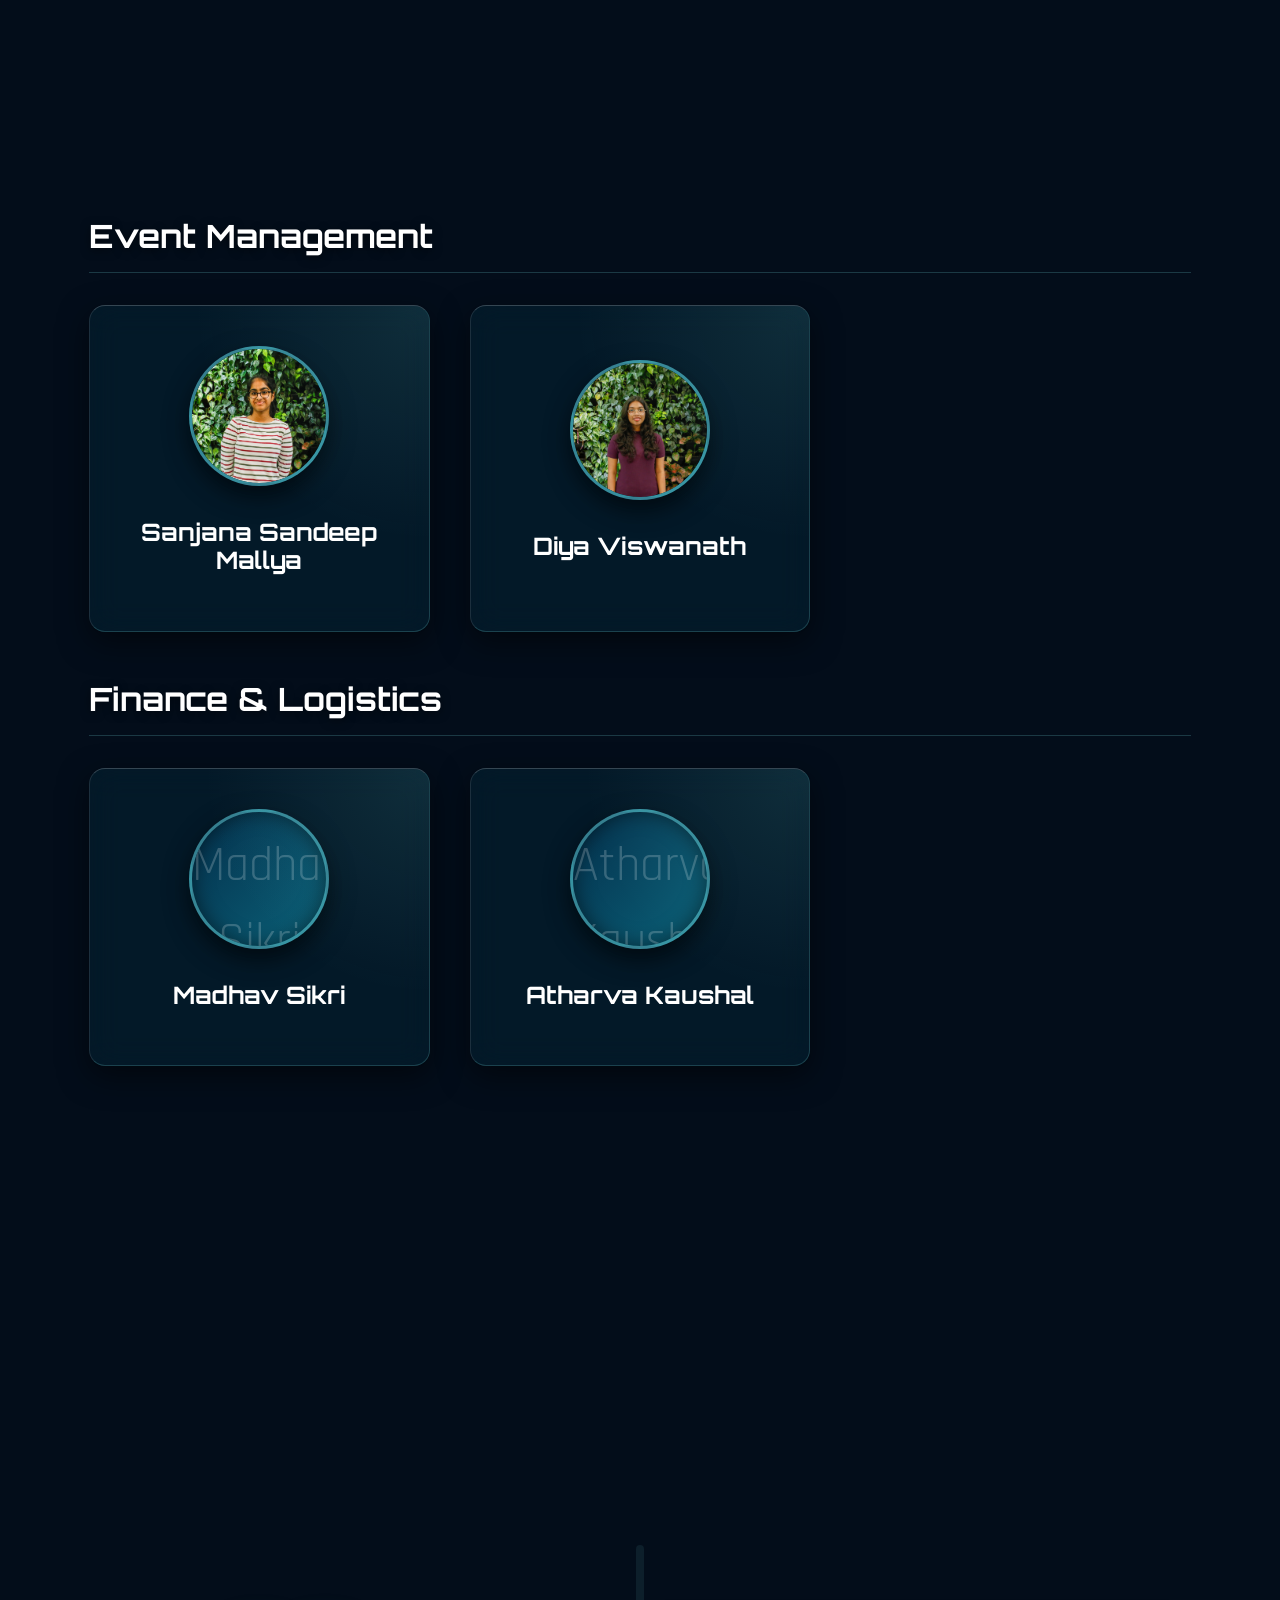
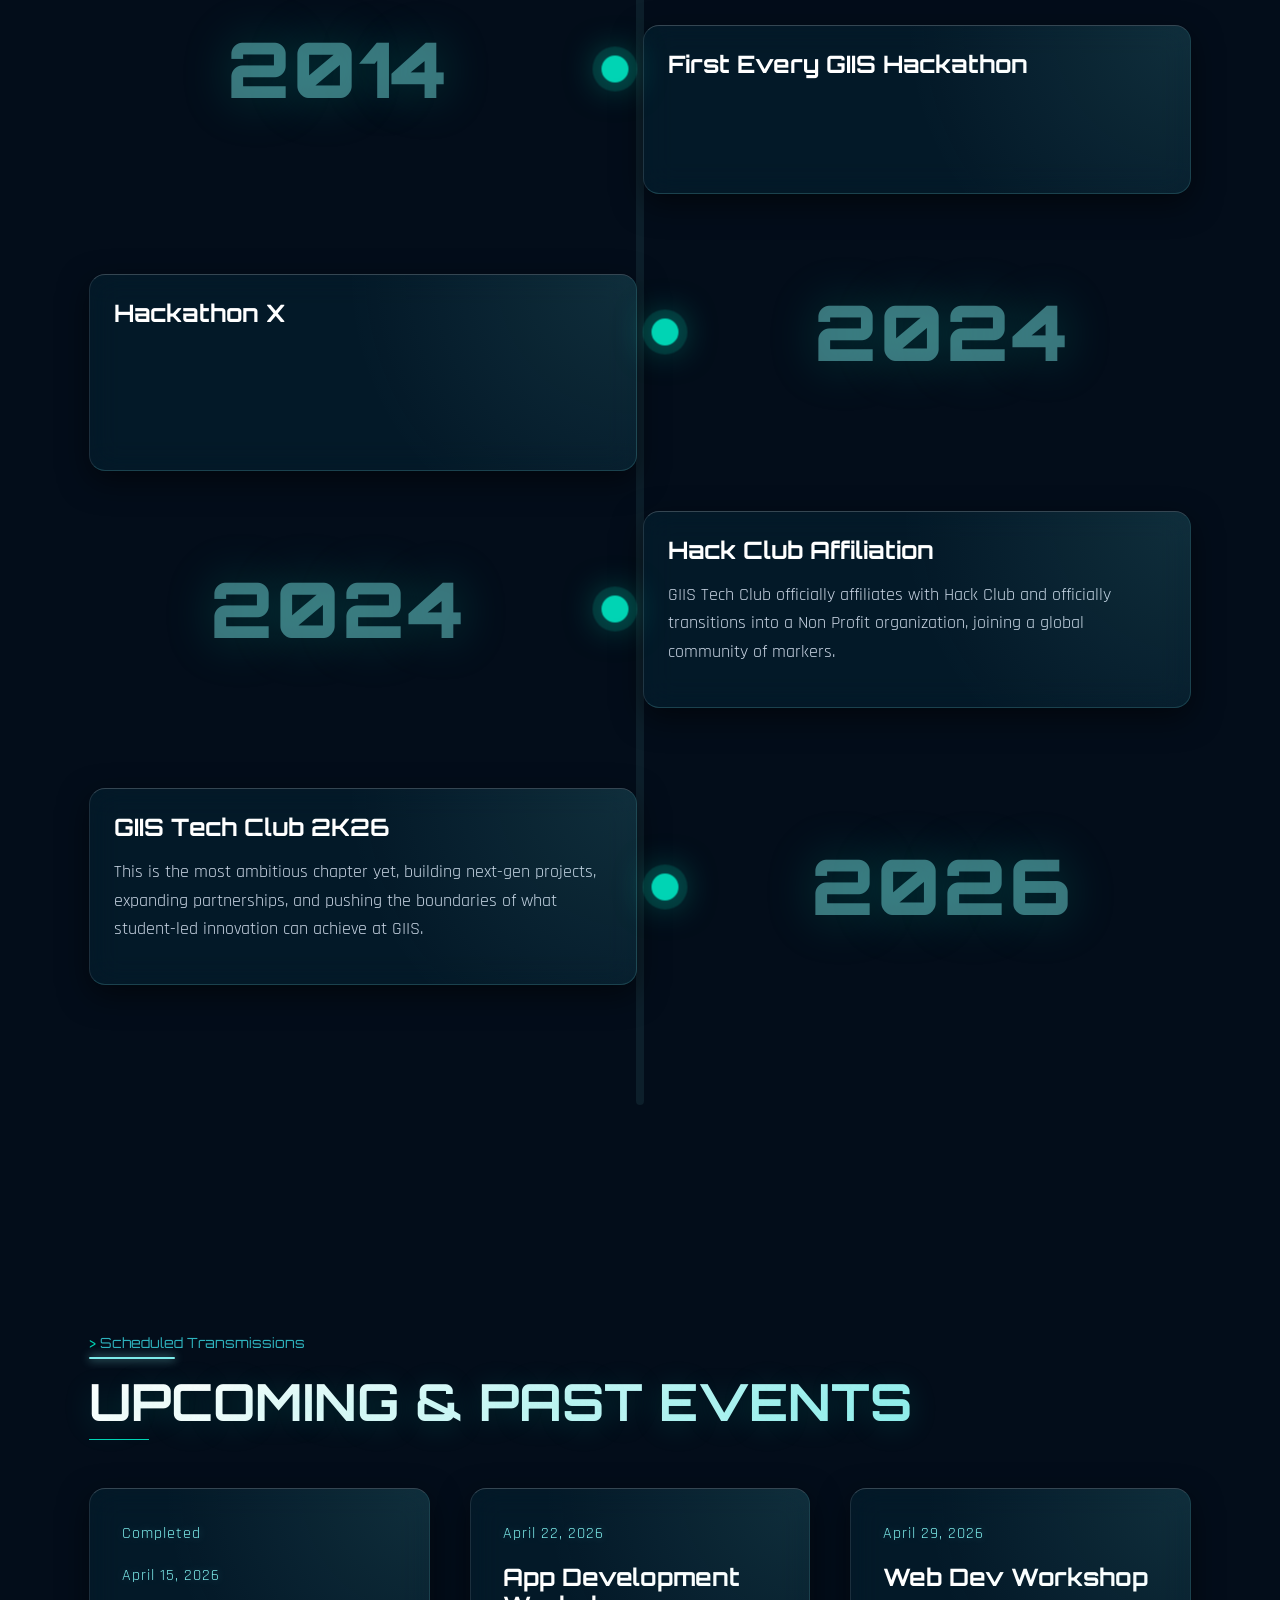
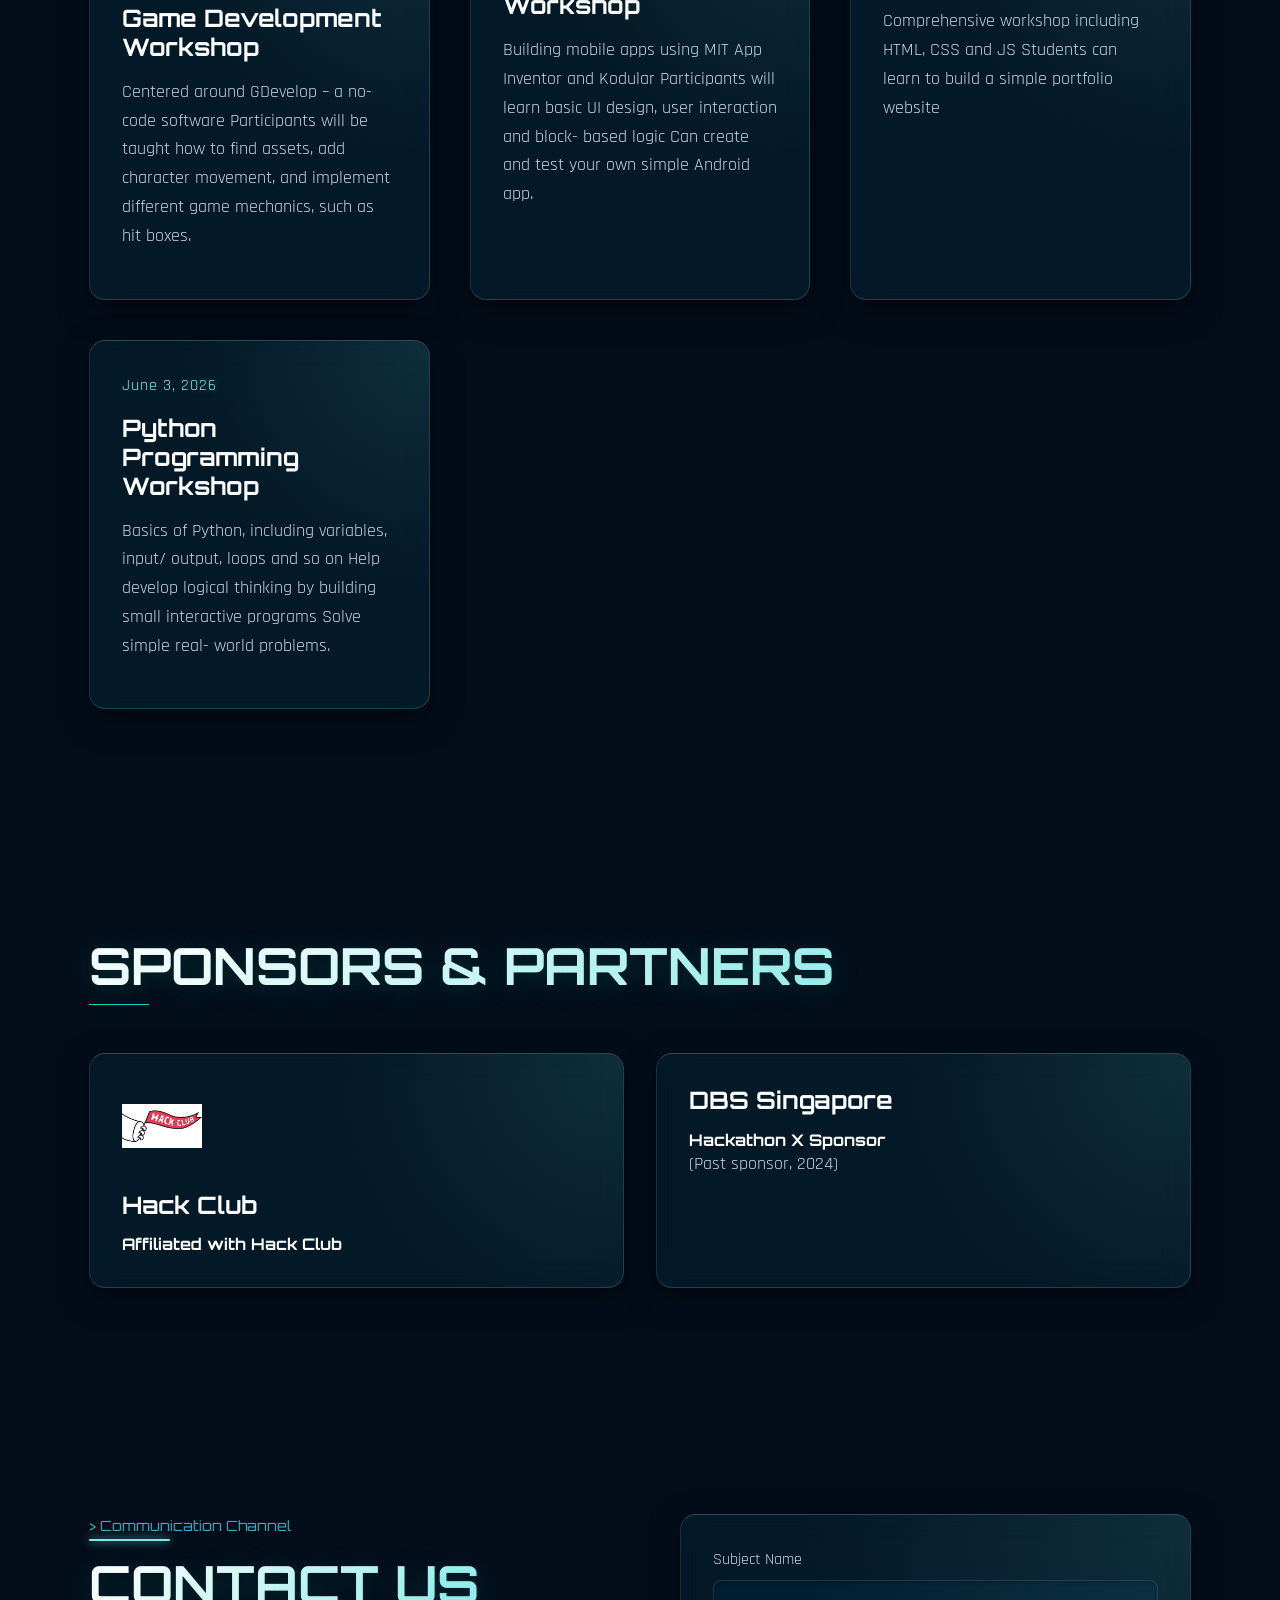
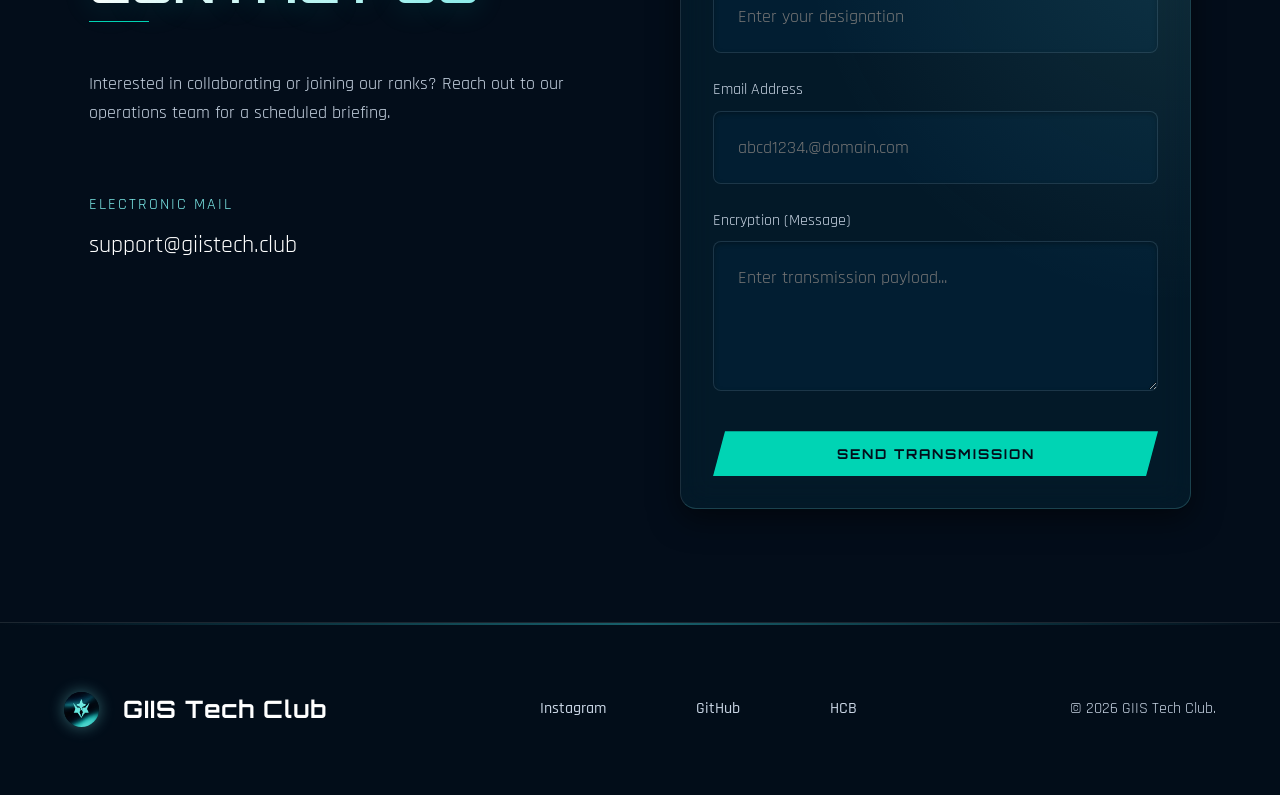
==== commit 80f28149: "Update index.html" ====
--- a/index.html
+++ b/index.html
@@ -1543,8 +1543,8 @@
       <div class="team-grid">
         <div class="card team-card">
           <div class="team-img-placeholder"><img src="Theme and Brand Design/Tech Club OT Pics/Chinmay Single.jpg"
-              alt="Chinmay Jyotish"></div>
-          <h3>Chinmay Jyotish</h3>
+              alt="Chinmay Jyothish"></div>
+          <h3>Chinmay Jyothish</h3>
         </div>
         <div class="card team-card">
           <div class="team-img-placeholder"><img src="Theme and Brand Design/Tech Club OT Pics/Likitha Single.jpg"
@@ -1563,8 +1563,8 @@
         </div>
         <div class="card team-card">
           <div class="team-img-placeholder"><img
-              src="Theme and Brand Design/Tech Club OT Pics/Diya Vishwanath Single.jpg" alt="Diya Vishwanath"></div>
-          <h3>Diya Vishwanath</h3>
+              src="Theme and Brand Design/Tech Club OT Pics/Diya Vishwanath Single.jpg" alt="Diya Viswanath"></div>
+          <h3>Diya Viswanath</h3>
         </div>
       </div>
 
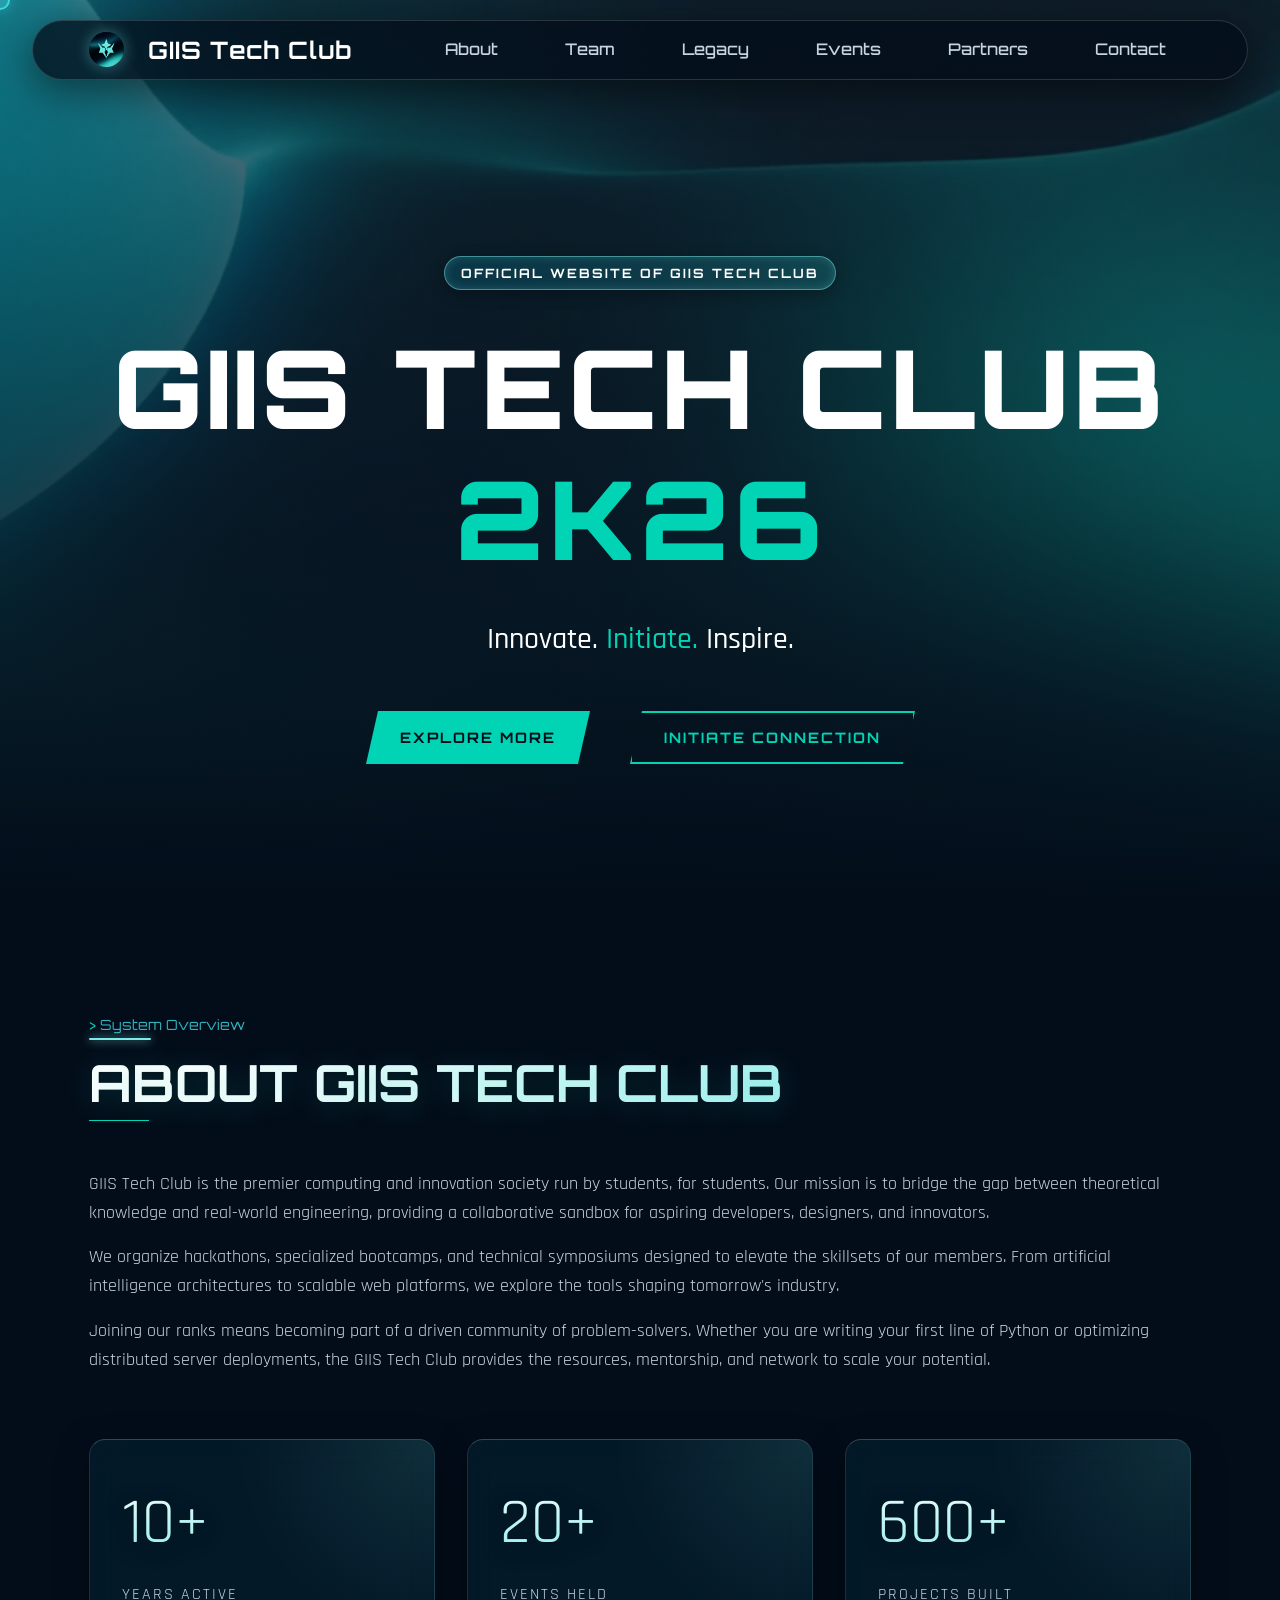
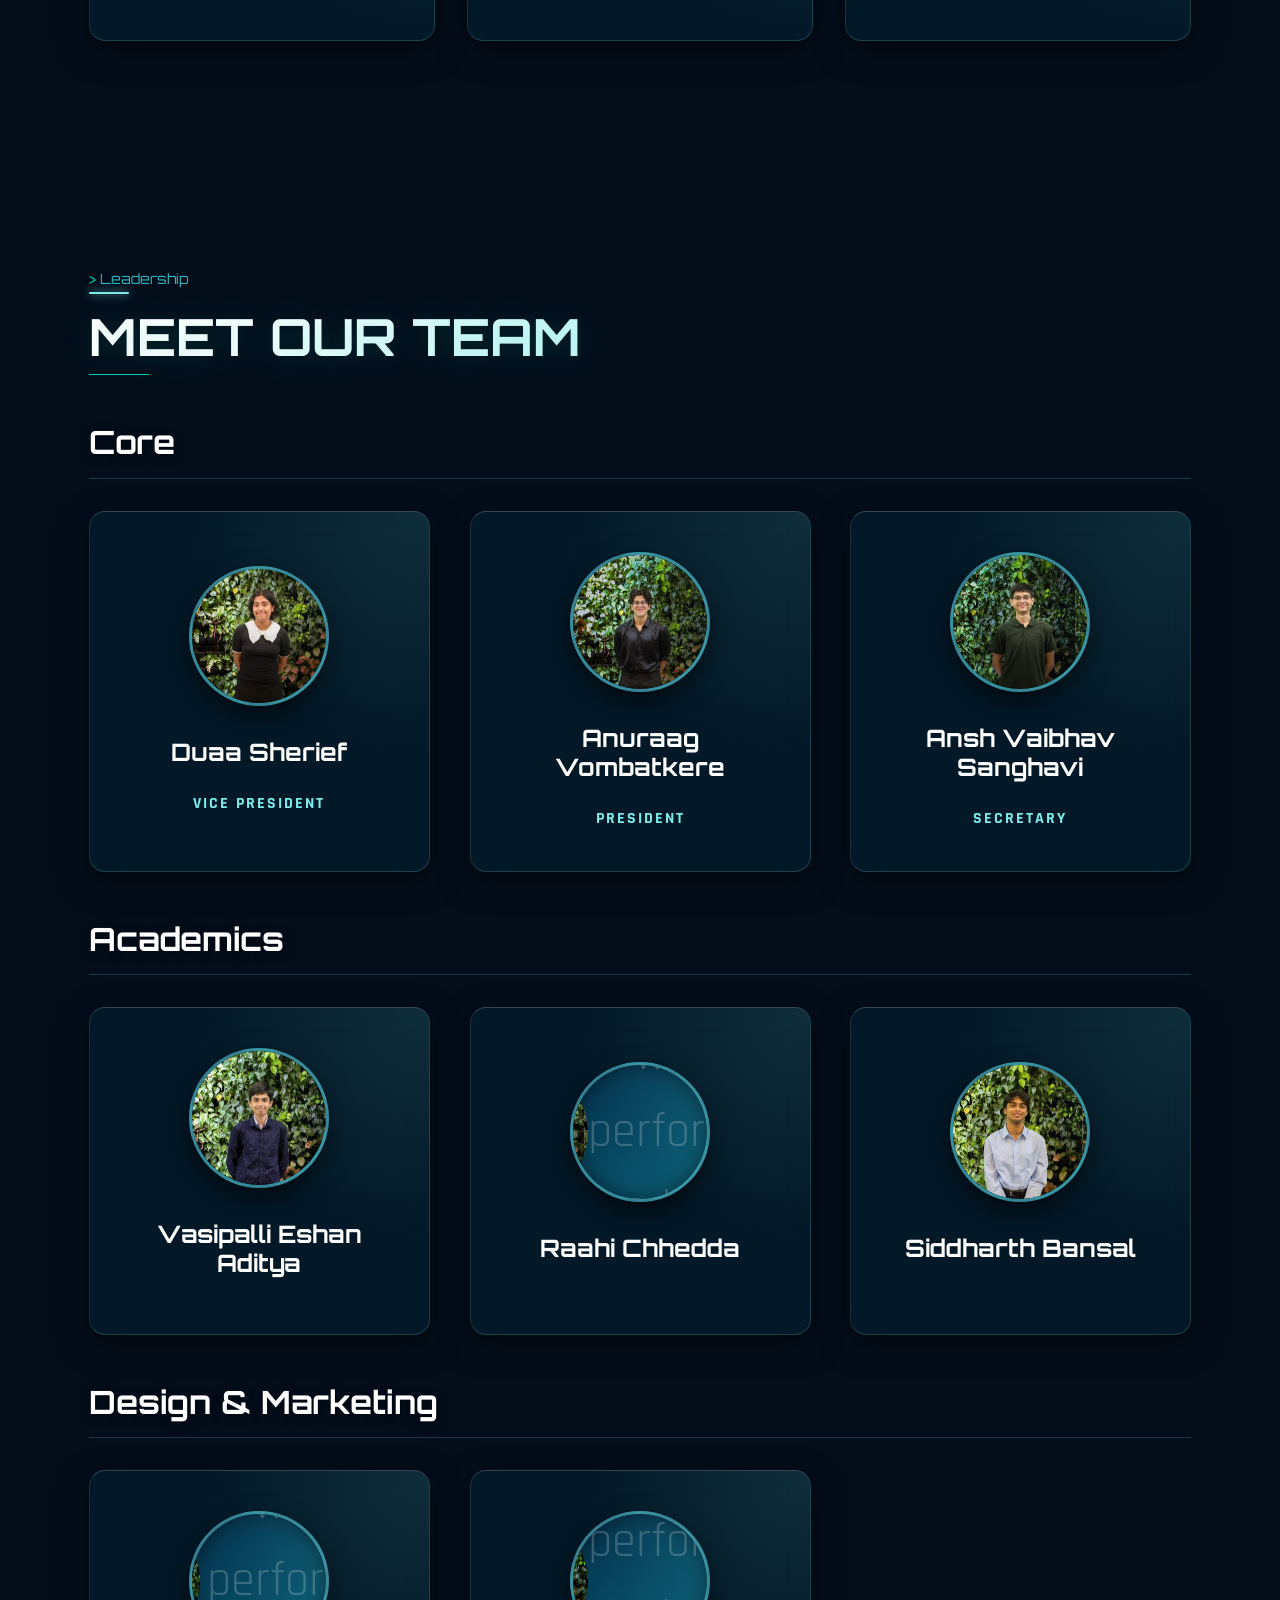
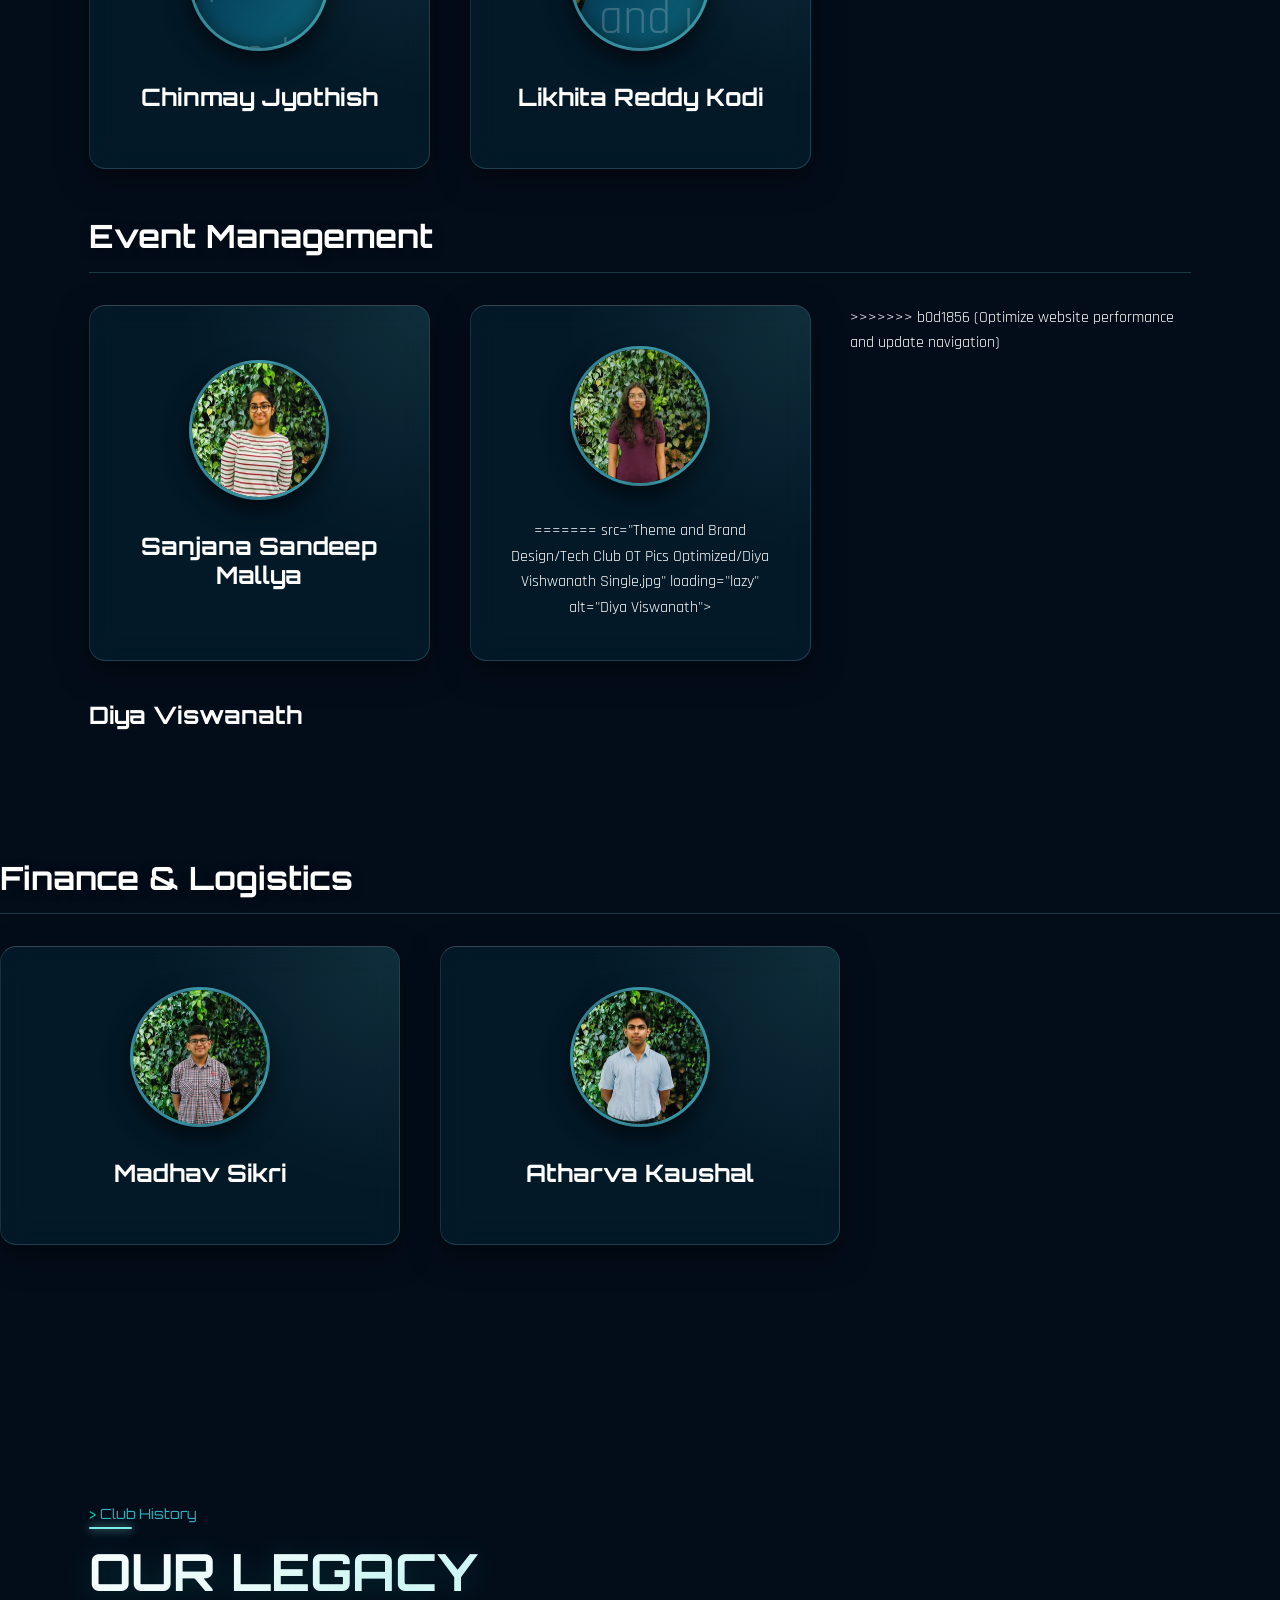
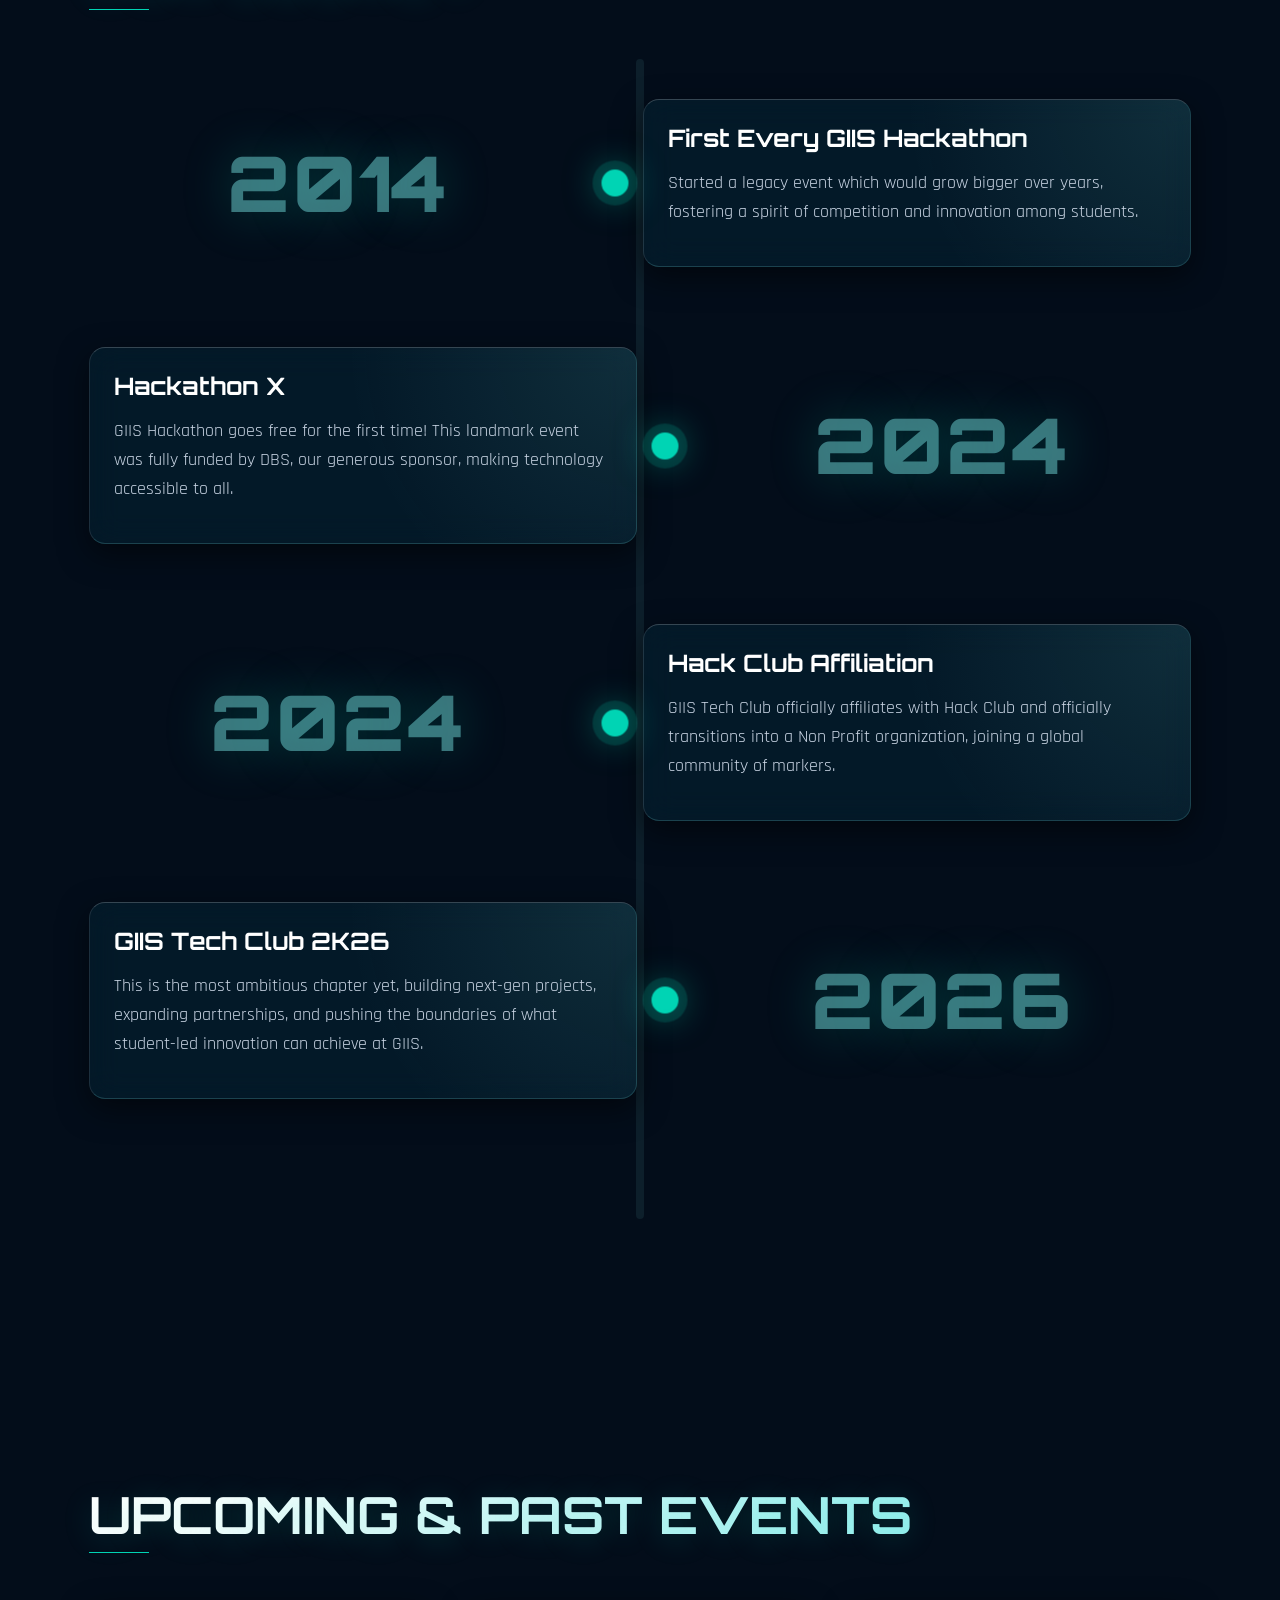
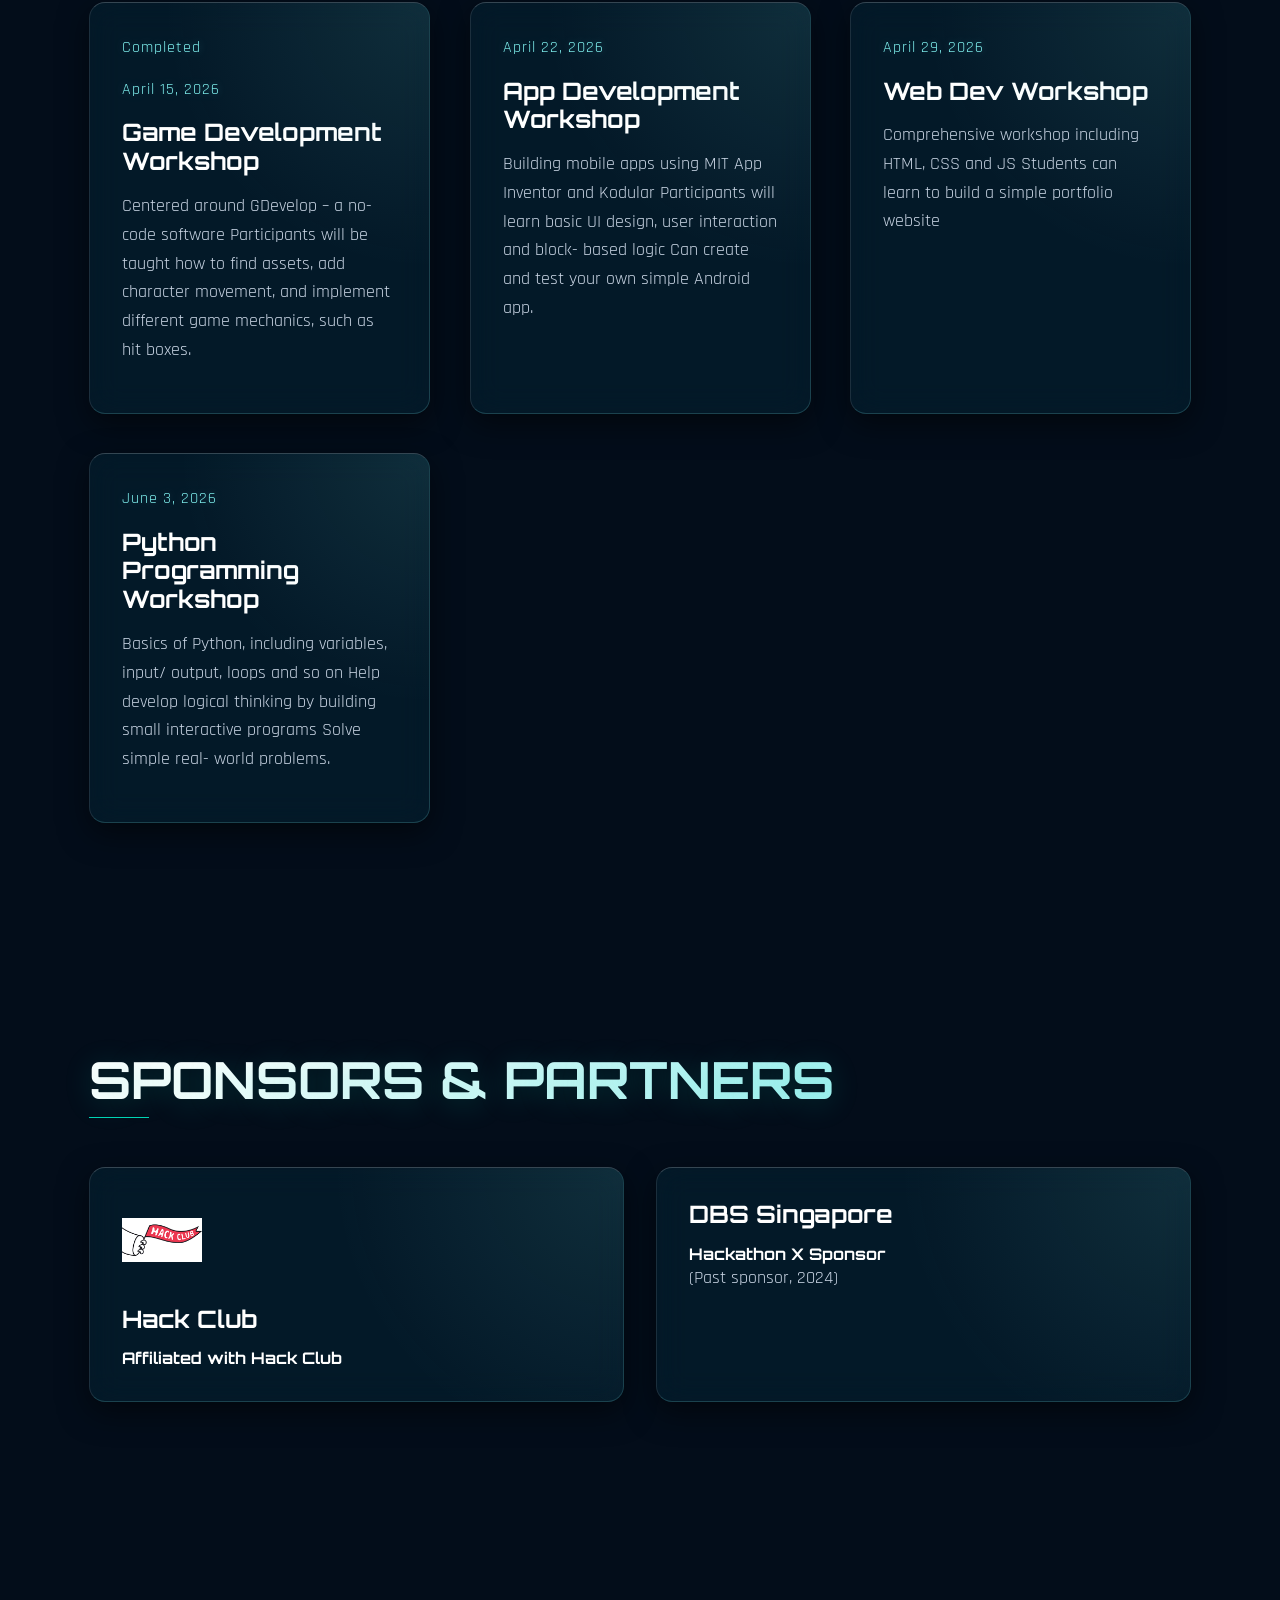
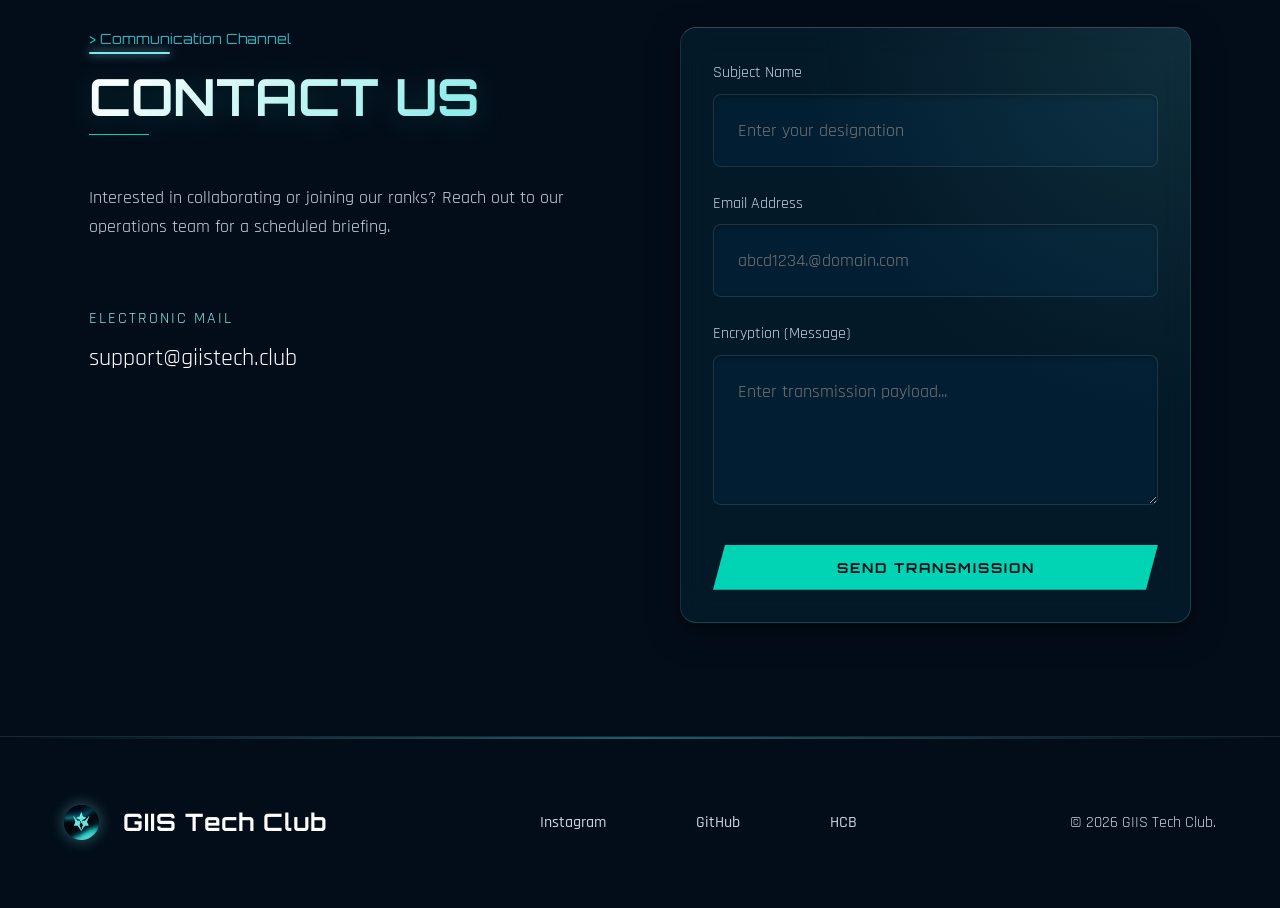
==== commit 672cef11: "Optimize website performance and update navigation" ====
--- a/index.html
+++ b/index.html
@@ -10,7 +10,7 @@
   <link
     href="https://fonts.googleapis.com/css2?family=Orbitron:wght@400;700;900&family=Rajdhani:wght@400;600&display=swap"
     rel="stylesheet">
-  <link rel="icon" type="image/jpeg" href="Theme and Brand Design/Club Theme/Tech Club 2k26 Logo.jpeg">
+  <link rel="icon" type="image/jpeg" href="Theme%20and%20Brand%20Design/Club%20Theme/Tech%20Club%202k26%20Logo.jpeg">
 
 
   <style>
@@ -461,7 +461,7 @@
       justify-content: space-between;
       /* equally spaced */
       align-items: center;
-      width: 60%;
+      width: 70%;
       /* last 1/3rd */
       list-style: none;
     }
@@ -527,6 +527,7 @@
       text-transform: uppercase;
       color: #ffffff;
       animation: glitch 1.2s ease-out 0.5s 1;
+      will-change: clip-path, transform;
     }
 
     .tag-pill {
@@ -1136,6 +1137,7 @@
     .will-animate {
       opacity: 0;
       transition-property: opacity, transform, letter-spacing;
+      will-change: opacity, transform, letter-spacing;
     }
 
     .animated {
@@ -1415,11 +1417,7 @@
         <li><a href="#events">Events</a></li>
         <li><a href="#partners">Partners</a></li>
         <li><a href="#contact">Contact</a></li>
-        <li class="mobile-only-join" style="display: none; margin-top: var(--space-2);">
-          <a href="#contact" class="btn btn-primary" style="width: 100%; margin: 0;">Join Club</a>
-        </li>
       </ul>
-      <a href="#contact" class="btn btn-primary nav-join" style="font-size: 0.7rem; padding: 10px 20px;">Join Club</a>
     </div>
   </nav>
 
@@ -1499,19 +1497,22 @@
       <h3 class="team-subheading">Core</h3>
       <div class="team-grid">
         <div class="card team-card">
-          <div class="team-img-placeholder"><img src="Theme and Brand Design/Tech Club OT Pics/Duaa Single.jpg"
+          <div class="team-img-placeholder"><img
+              src="Theme and Brand Design/Tech Club OT Pics Optimized/Duaa Single.jpg" loading="lazy"
               alt="Duaa Sherief"></div>
           <h3>Duaa Sherief</h3>
           <div class="team-role">Vice President</div>
         </div>
         <div class="card team-card">
-          <div class="team-img-placeholder"><img src="Theme and Brand Design/Tech Club OT Pics/Anuraag Single.png"
+          <div class="team-img-placeholder"><img
+              src="Theme and Brand Design/Tech Club OT Pics Optimized/Anuraag Single.jpg" loading="lazy"
               alt="Anuraag Vombatkere" style="object-position: 35% top;"></div>
           <h3>Anuraag Vombatkere</h3>
           <div class="team-role">President</div>
         </div>
         <div class="card team-card">
-          <div class="team-img-placeholder"><img src="Theme and Brand Design/Tech Club OT Pics/Ansh Single copy.png"
+          <div class="team-img-placeholder"><img
+              src="Theme and Brand Design/Tech Club OT Pics Optimized/Ansh Single copy.jpg" loading="lazy"
               alt="Ansh Vaibhav Sanghavi" style="object-position: 50% 50%;"></div>
           <h3>Ansh Vaibhav Sanghavi</h3>
           <div class="team-role">Secretary</div>
@@ -1522,17 +1523,24 @@
       <h3 class="team-subheading">Academics</h3>
       <div class="team-grid">
         <div class="card team-card">
-          <div class="team-img-placeholder"><img src="Theme and Brand Design/Tech Club OT Pics/Vasipalli Single.jpg"
+          <div class="team-img-placeholder"><img
+              src="Theme and Brand Design/Tech Club OT Pics Optimized/Vasipalli Single.jpg" loading="lazy"
               alt="Vasipalli Eshan Aditya"></div>
           <h3>Vasipalli Eshan Aditya</h3>
         </div>
         <div class="card team-card">
-          <div class="team-img-placeholder"><img src="Theme and Brand Design/Tech Club OT Pics/Raahi Single.png"
+          <div class="team-img-placeholder"><img
+              src="Theme and Brand Design/Tech Club OT Pics Optimized/Raahi Single.jpg" loading="lazy"
+=======
+          <div class="team-img-placeholder"><img
+              src="Theme and Brand Design/Tech Club OT Pics Optimized/Raahi Single.jpg" loading="lazy"
+>>>>>>> b0d1856 (Optimize website performance and update navigation)
               alt="Raahi Chhedda"></div>
           <h3>Raahi Chhedda</h3>
         </div>
         <div class="card team-card">
-          <div class="team-img-placeholder"><img src="Theme and Brand Design/Tech Club OT Pics/Siddharth Single.png"
+          <div class="team-img-placeholder"><img
+              src="Theme and Brand Design/Tech Club OT Pics Optimized/Siddharth Single.jpg" loading="lazy"
               alt="Siddharth Bansal"></div>
           <h3>Siddharth Bansal</h3>
         </div>
@@ -1542,12 +1550,22 @@
       <h3 class="team-subheading">Design & Marketing</h3>
       <div class="team-grid">
         <div class="card team-card">
-          <div class="team-img-placeholder"><img src="Theme and Brand Design/Tech Club OT Pics/Chinmay Single.jpg"
+          <div class="team-img-placeholder"><img
+              src="Theme and Brand Design/Tech Club OT Pics Optimized/Chinmay Single.jpg" loading="lazy"
+=======
+          <div class="team-img-placeholder"><img
+              src="Theme and Brand Design/Tech Club OT Pics Optimized/Chinmay Single.jpg" loading="lazy"
+>>>>>>> b0d1856 (Optimize website performance and update navigation)
               alt="Chinmay Jyothish"></div>
           <h3>Chinmay Jyothish</h3>
         </div>
         <div class="card team-card">
-          <div class="team-img-placeholder"><img src="Theme and Brand Design/Tech Club OT Pics/Likitha Single.jpg"
+          <div class="team-img-placeholder"><img
+              src="Theme and Brand Design/Tech Club OT Pics Optimized/Likitha Single.jpg" loading="lazy"
+=======
+          <div class="team-img-placeholder"><img
+              src="Theme and Brand Design/Tech Club OT Pics Optimized/Likitha Single.jpg" loading="lazy"
+>>>>>>> b0d1856 (Optimize website performance and update navigation)
               alt="Likhita Reddy Kodi"></div>
           <h3>Likhita Reddy Kodi</h3>
         </div>
@@ -1557,13 +1575,19 @@
       <h3 class="team-subheading">Event Management</h3>
       <div class="team-grid">
         <div class="card team-card">
-          <div class="team-img-placeholder"><img src="Theme and Brand Design/Tech Club OT Pics/Sanjana Single.jpg"
+          <div class="team-img-placeholder"><img
+              src="Theme and Brand Design/Tech Club OT Pics Optimized/Sanjana Single.jpg" loading="lazy"
               alt="Sanjana Sandeep Mallya"></div>
           <h3>Sanjana Sandeep Mallya</h3>
         </div>
         <div class="card team-card">
           <div class="team-img-placeholder"><img
-              src="Theme and Brand Design/Tech Club OT Pics/Diya Vishwanath Single.jpg" alt="Diya Viswanath"></div>
+              src="Theme and Brand Design/Tech Club OT Pics Optimized/Diya Vishwanath Single.jpg" loading="lazy"
+              alt="Diya Viswanath"></div>
+=======
+              src="Theme and Brand Design/Tech Club OT Pics Optimized/Diya Vishwanath Single.jpg" loading="lazy"
+              alt="Diya Viswanath"></div>
+>>>>>>> b0d1856 (Optimize website performance and update navigation)
           <h3>Diya Viswanath</h3>
         </div>
       </div>
@@ -1572,12 +1596,14 @@
       <h3 class="team-subheading">Finance & Logistics</h3>
       <div class="team-grid">
         <div class="card team-card">
-          <div class="team-img-placeholder"><img src="Theme and Brand Design/Tech Club OT Pics/Madhav Single.png"
+          <div class="team-img-placeholder"><img
+              src="Theme and Brand Design/Tech Club OT Pics Optimized/Madhav Single.jpg" loading="lazy"
               alt="Madhav Sikri"></div>
           <h3>Madhav Sikri</h3>
         </div>
         <div class="card team-card">
-          <div class="team-img-placeholder"><img src="Theme and Brand Design/Tech Club OT Pics/Atharva Single.png"
+          <div class="team-img-placeholder"><img
+              src="Theme and Brand Design/Tech Club OT Pics Optimized/Atharva Single.jpg" loading="lazy"
               alt="Atharva Kaushal"></div>
           <h3>Atharva Kaushal</h3>
         </div>
@@ -1970,74 +1996,76 @@
       // Hero Background Image Sequence
       const heroCanvas = document.getElementById('heroCanvas');
       if (heroCanvas) {
-        const ctx = heroCanvas.getContext('2d');
-        const frameCount = 80;
-        const images = [];
-        const imagePath = 'Theme and Brand Design/I_dont_want_202604161215_000/I_dont_want_202604161215_';
-
-        // Pre-load images
-        for (let i = 0; i < frameCount; i++) {
-          const img = new Image();
-          const frameIndex = i.toString().padStart(3, '0');
-          img.src = `${imagePath}${frameIndex}.jpg`;
-          images.push(img);
-        }
-
-        let currentFrame = 0;
-        let direction = 1;
-        let lastTime = 0;
-        const fps = 30;
-        const frameInterval = 1000 / fps;
-        let isResized = false;
-
-        function animateHero(time) {
-          const prefersReducedMotion = window.matchMedia('(prefers-reduced-motion: reduce)').matches;
-
-          if (prefersReducedMotion) {
-            // Draw first frame if loaded and stop
-            if (images[0] && images[0].complete) {
-              if (!isResized && images[0].naturalWidth > 0) {
-                heroCanvas.width = images[0].naturalWidth;
-                heroCanvas.height = images[0].naturalHeight;
-                isResized = true;
+        window.addEventListener('load', () => {
+          const ctx = heroCanvas.getContext('2d');
+          const frameCount = 80;
+          const images = [];
+          const imagePath = 'Theme and Brand Design/I_dont_want_202604161215_000/I_dont_want_202604161215_';
+
+          // Pre-load images
+          for (let i = 0; i < frameCount; i++) {
+            const img = new Image();
+            const frameIndex = i.toString().padStart(3, '0');
+            img.src = `${imagePath}${frameIndex}.jpg`;
+            images.push(img);
+          }
+
+          let currentFrame = 0;
+          let direction = 1;
+          let lastTime = 0;
+          const fps = 30;
+          const frameInterval = 1000 / fps;
+          let isResized = false;
+
+          function animateHero(time) {
+            const prefersReducedMotion = window.matchMedia('(prefers-reduced-motion: reduce)').matches;
+
+            if (prefersReducedMotion) {
+              // Draw first frame if loaded and stop
+              if (images[0] && images[0].complete) {
+                if (!isResized && images[0].naturalWidth > 0) {
+                  heroCanvas.width = images[0].naturalWidth;
+                  heroCanvas.height = images[0].naturalHeight;
+                  isResized = true;
+                }
+                if (isResized) ctx.drawImage(images[0], 0, 0);
+              } else {
+                // Retry until loaded
+                requestAnimationFrame(animateHero);
               }
-              if (isResized) ctx.drawImage(images[0], 0, 0);
-            } else {
-              // Retry until loaded
-              requestAnimationFrame(animateHero);
+              return;
             }
-            return;
-          }
-
-          requestAnimationFrame(animateHero);
-
-          if (!lastTime) lastTime = time;
-          const delta = time - lastTime;
-
-          if (delta >= frameInterval) {
-            lastTime = time - (delta % frameInterval);
-
-            if (images[currentFrame] && images[currentFrame].complete) {
-              if (!isResized && images[currentFrame].naturalWidth > 0) {
-                heroCanvas.width = images[currentFrame].naturalWidth;
-                heroCanvas.height = images[0].naturalHeight;
-                isResized = true;
+
+            requestAnimationFrame(animateHero);
+
+            if (!lastTime) lastTime = time;
+            const delta = time - lastTime;
+
+            if (delta >= frameInterval) {
+              lastTime = time - (delta % frameInterval);
+
+              if (images[currentFrame] && images[currentFrame].complete) {
+                if (!isResized && images[currentFrame].naturalWidth > 0) {
+                  heroCanvas.width = images[currentFrame].naturalWidth;
+                  heroCanvas.height = images[0].naturalHeight;
+                  isResized = true;
+                }
+                if (isResized) {
+                  // Draw without clearing to ensure seamless transitions
+                  ctx.drawImage(images[currentFrame], 0, 0);
+                }
               }
-              if (isResized) {
-                // Draw without clearing to ensure seamless transitions
-                ctx.drawImage(images[currentFrame], 0, 0);
+
+              // Continuous Ping-Pong Loop
+              currentFrame += direction;
+              if (currentFrame >= frameCount - 1 || currentFrame <= 0) {
+                direction *= -1;
               }
             }
-
-            // Continuous Ping-Pong Loop
-            currentFrame += direction;
-            if (currentFrame >= frameCount - 1 || currentFrame <= 0) {
-              direction *= -1;
-            }
           }
-        }
-
-        requestAnimationFrame(animateHero);
+
+          requestAnimationFrame(animateHero);
+        });
       }
     }
   </script>
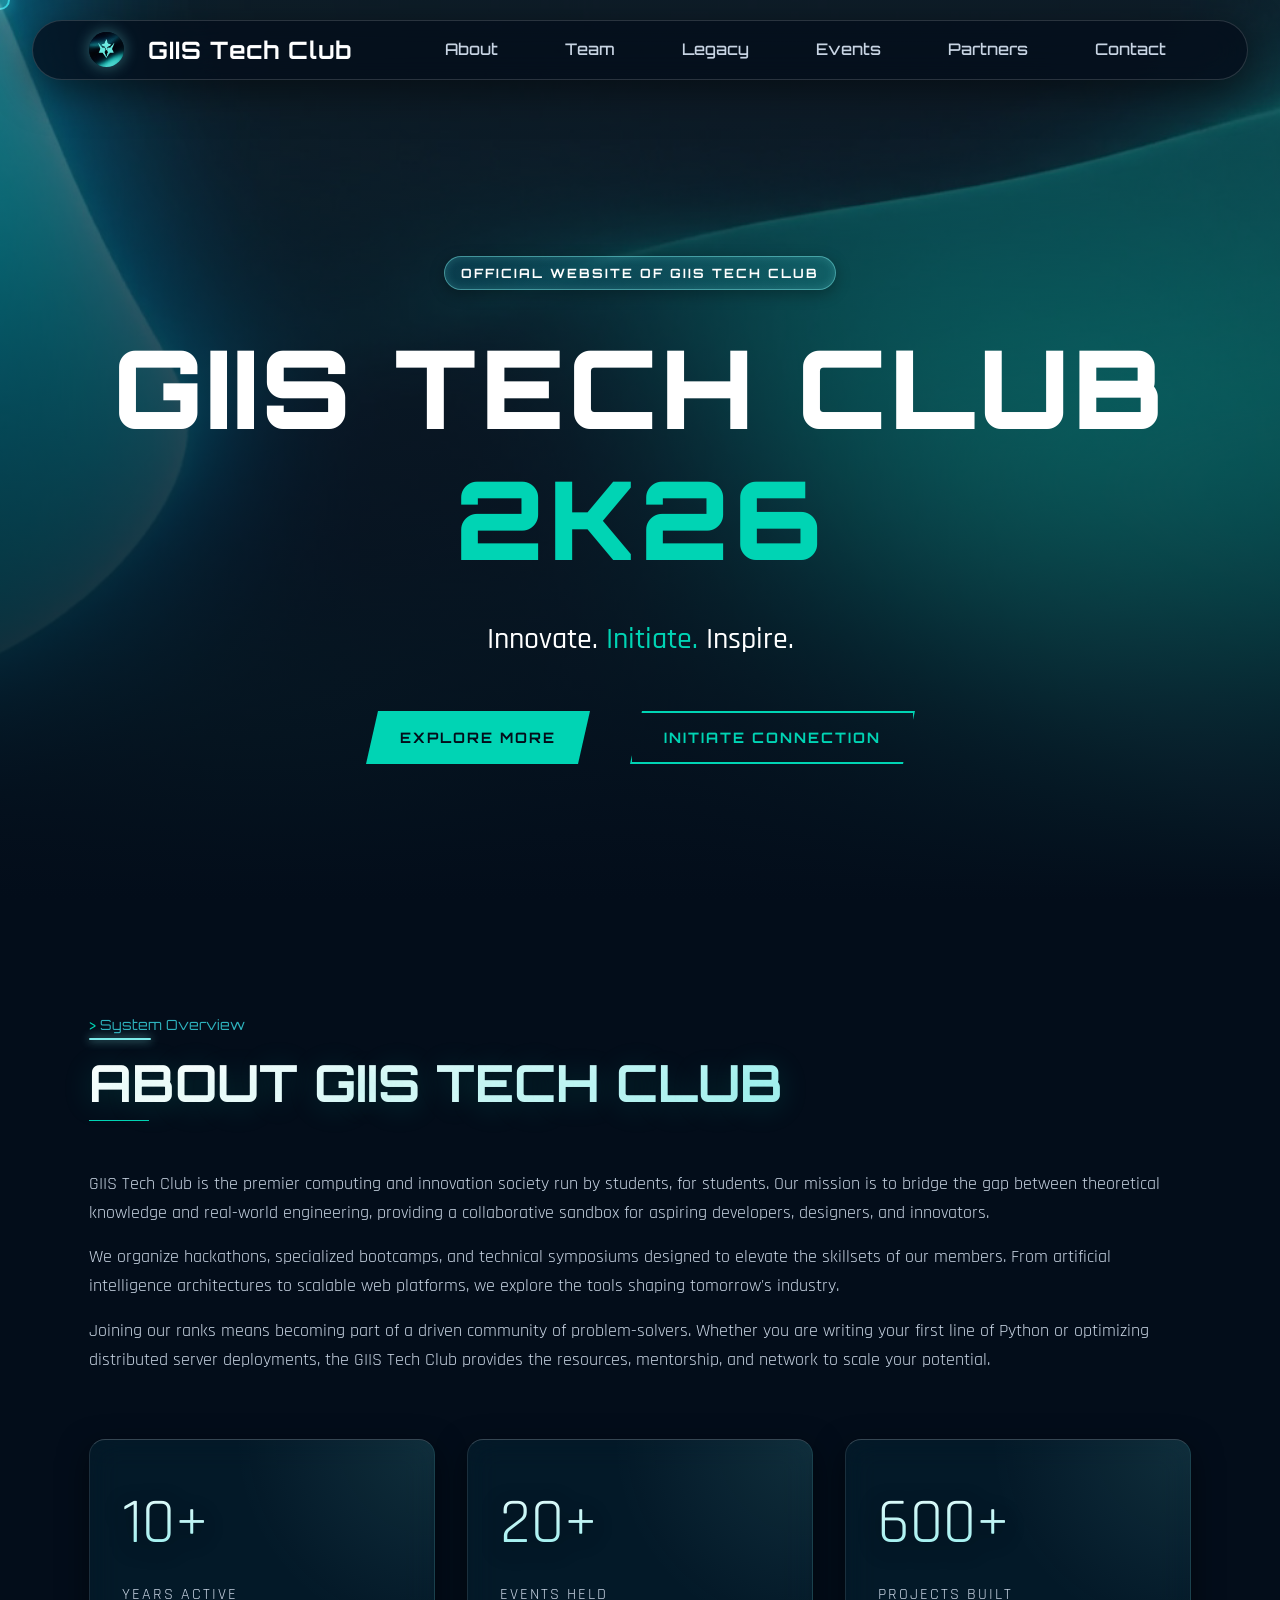
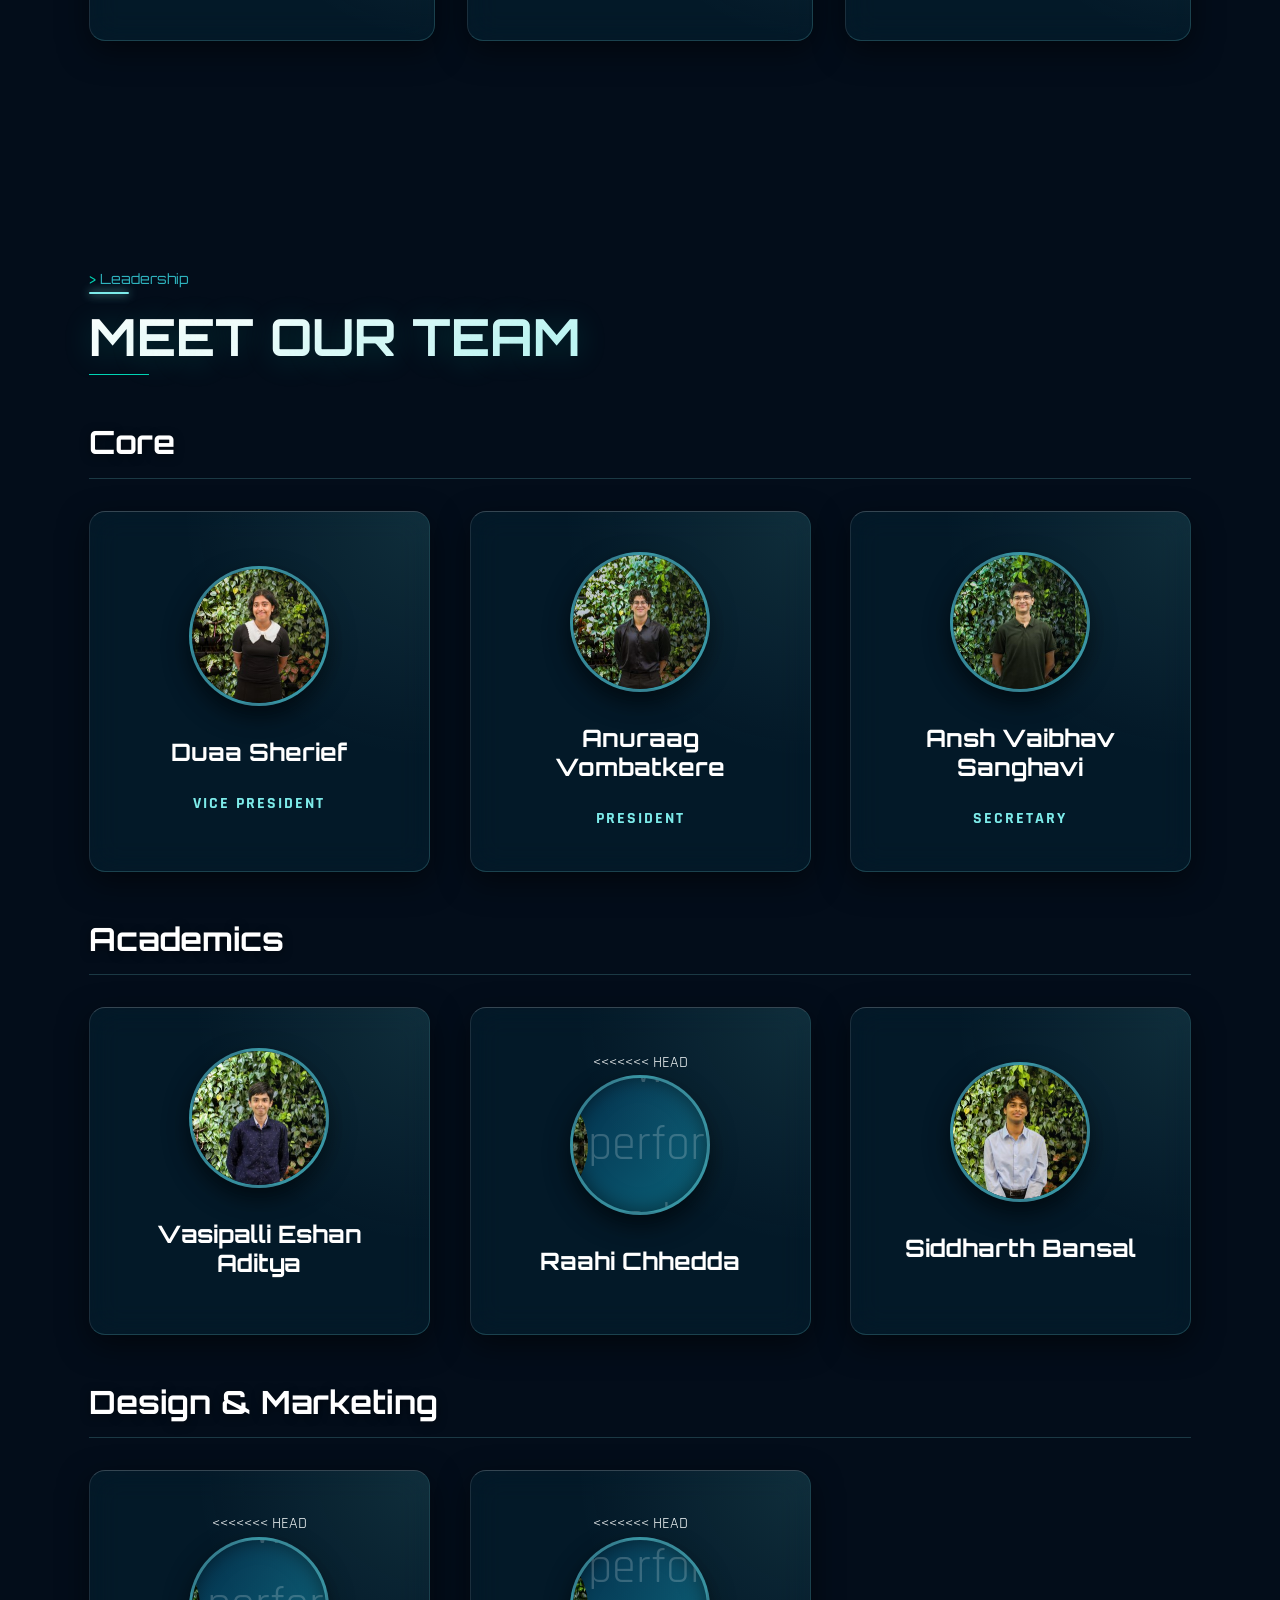
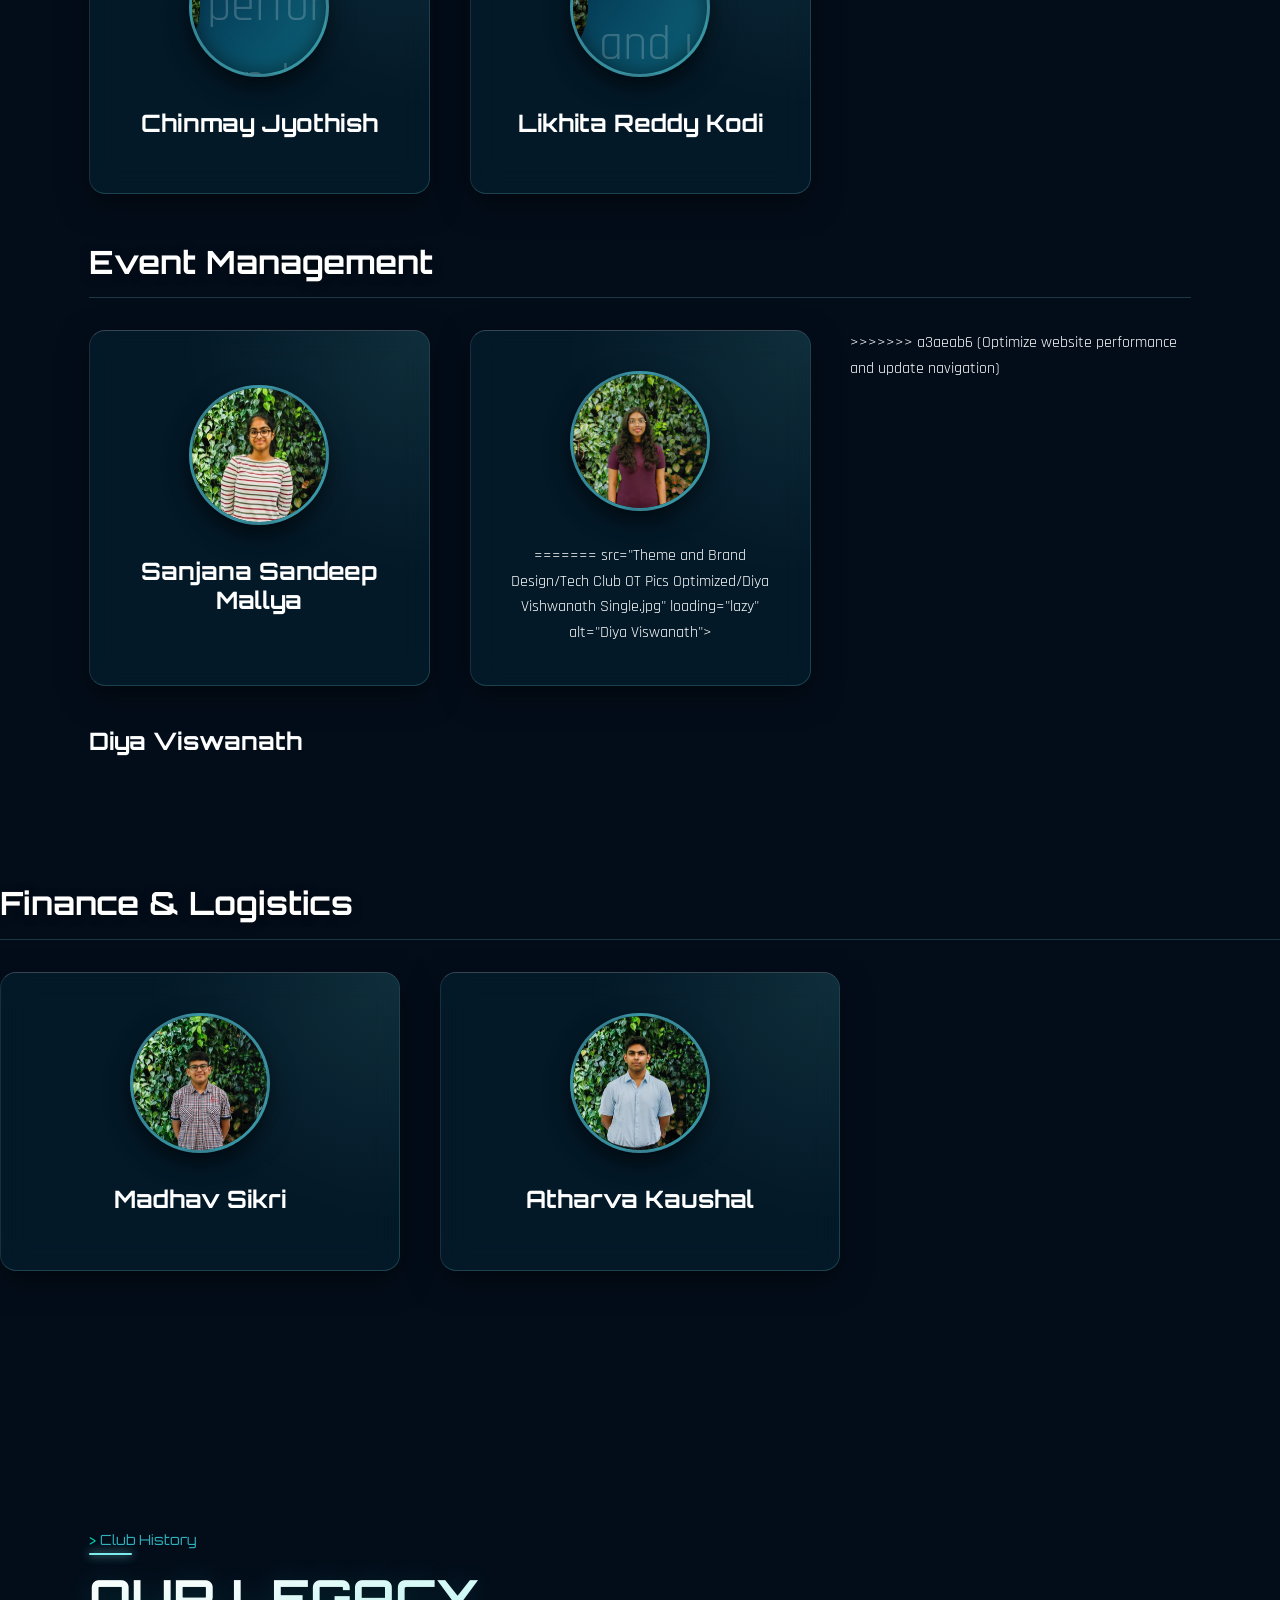
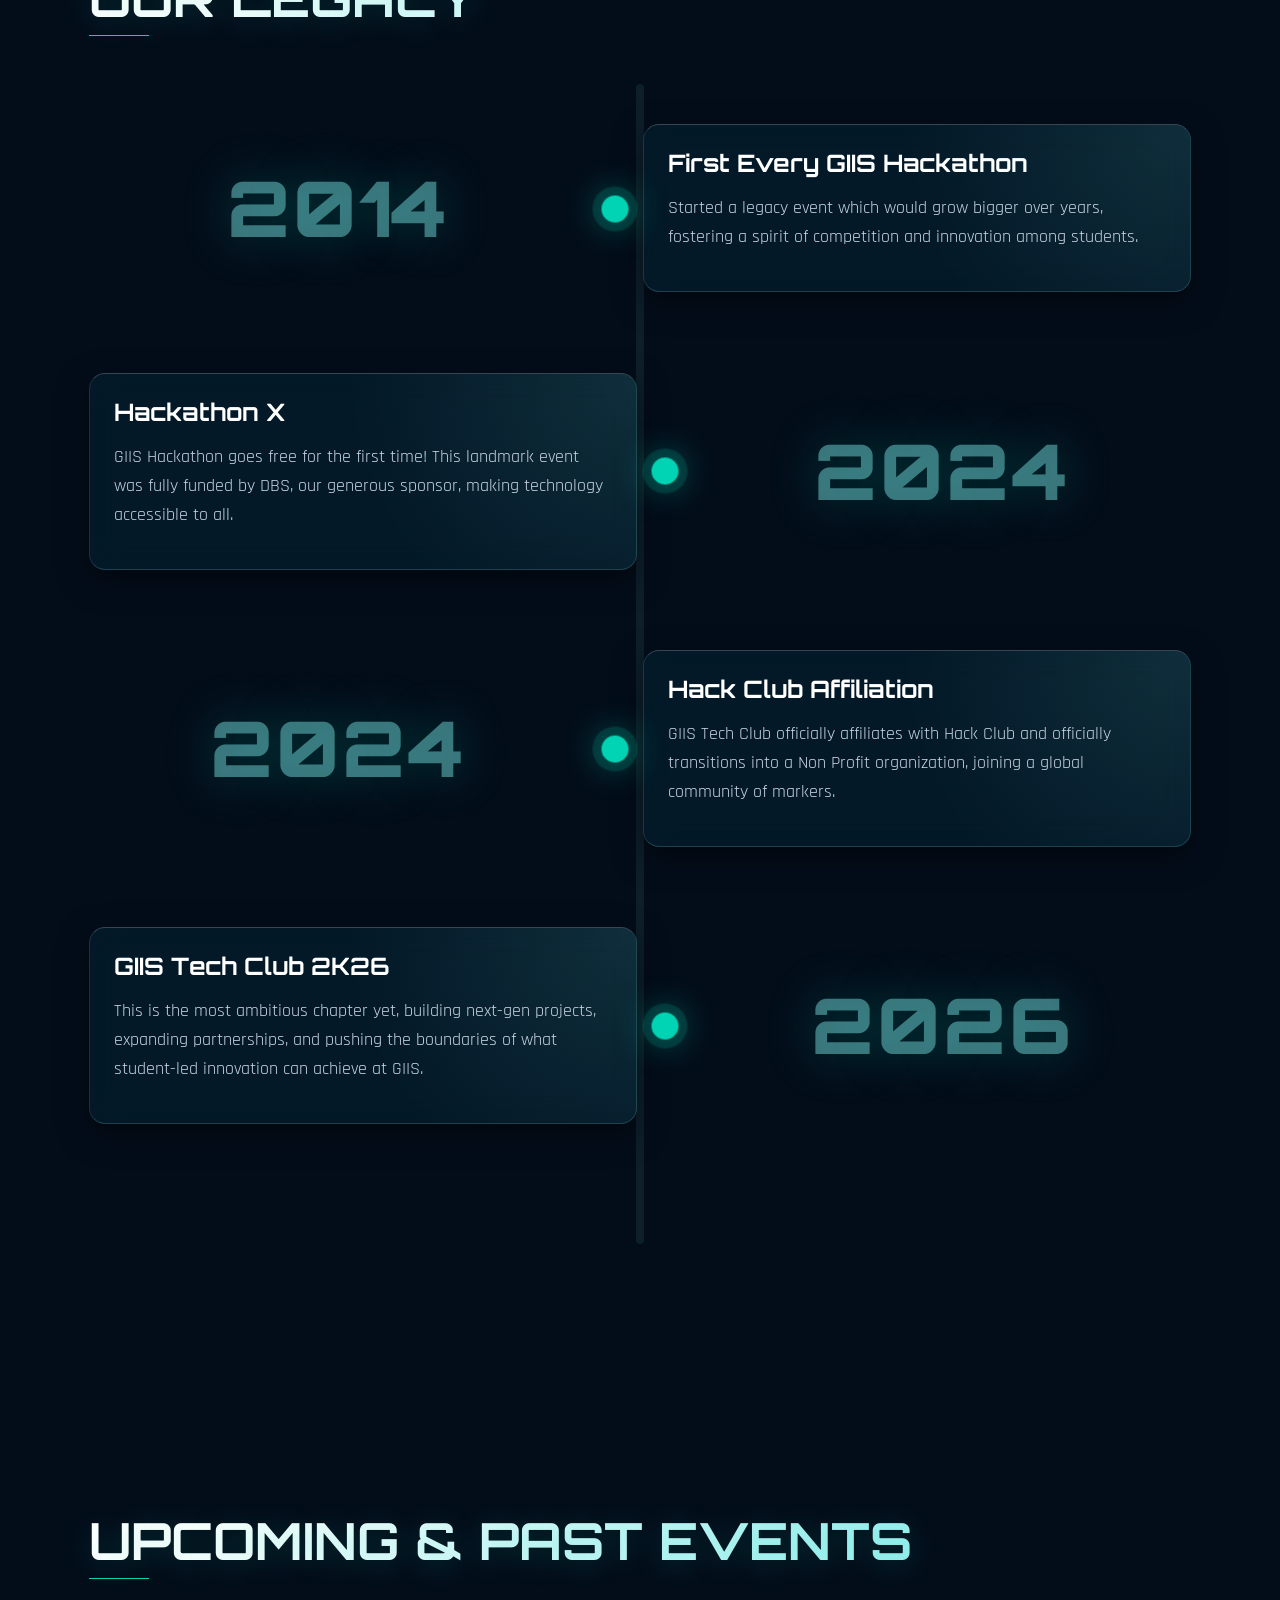
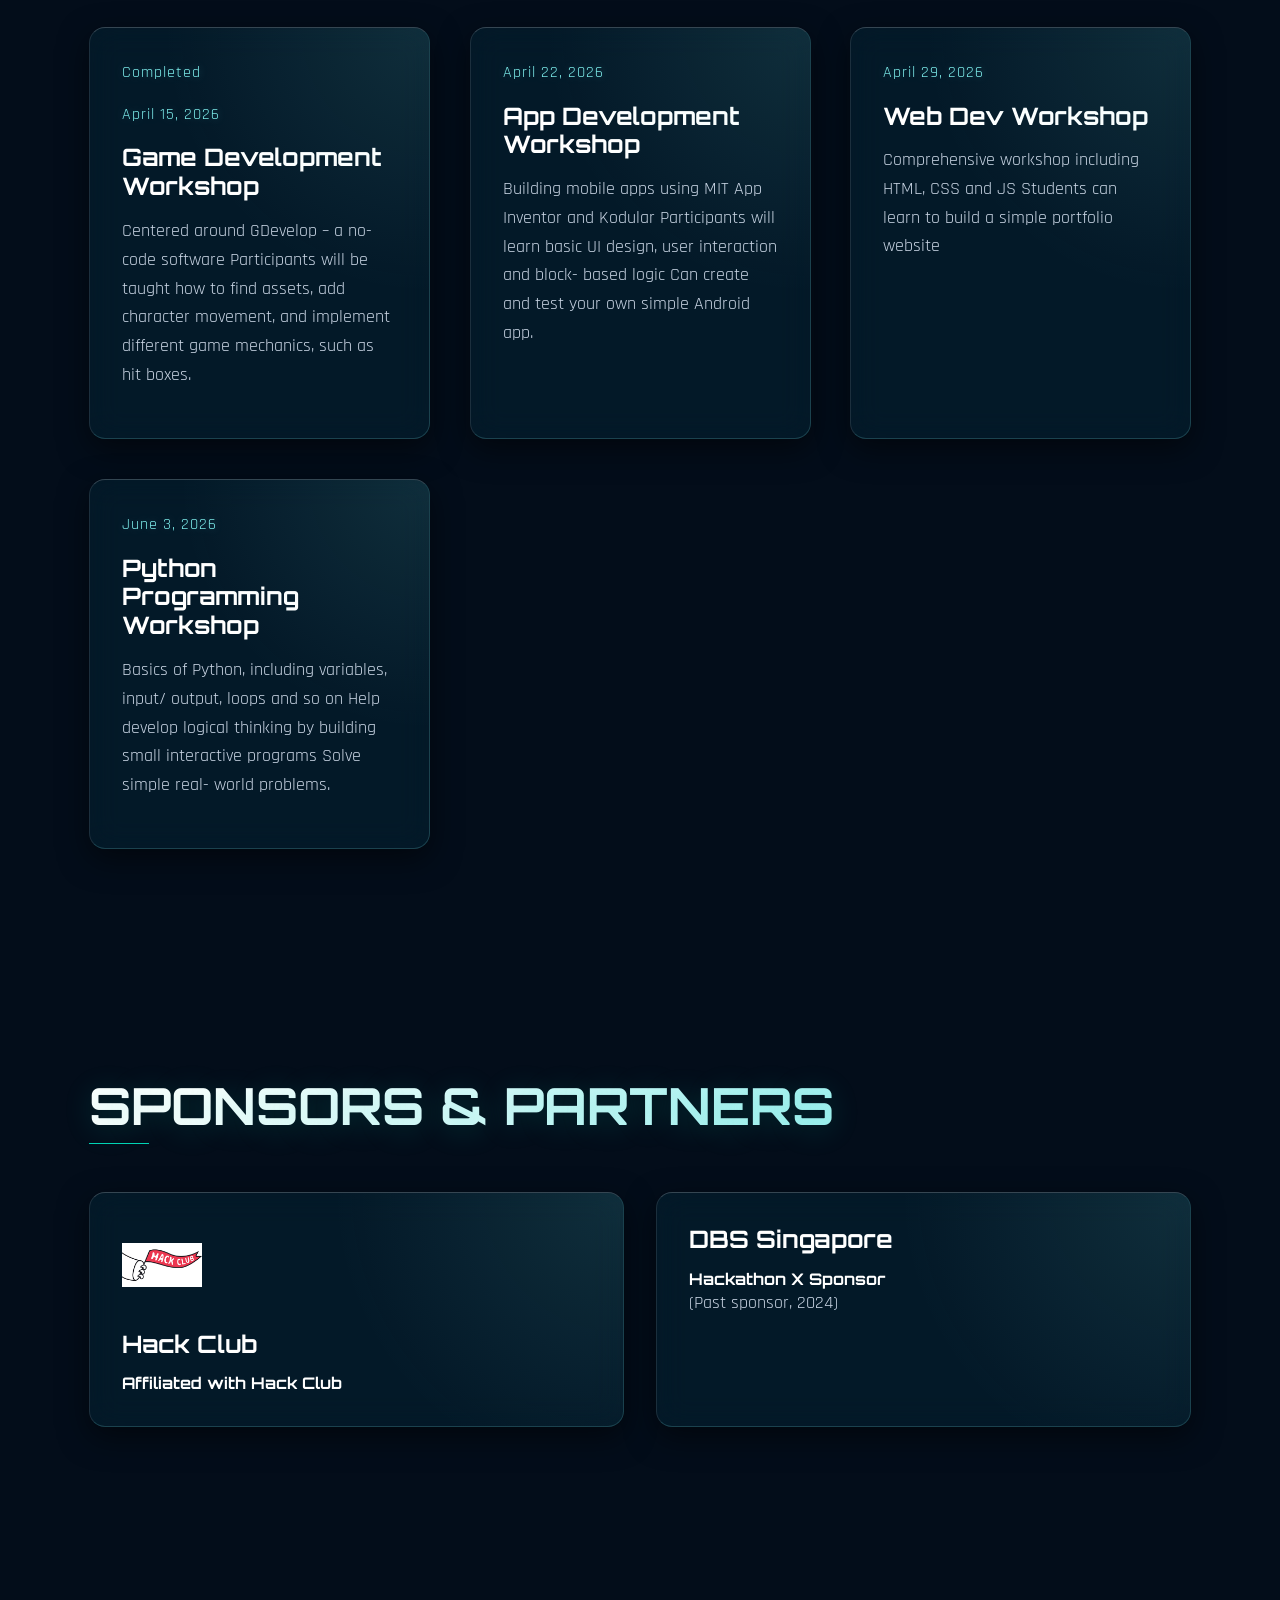
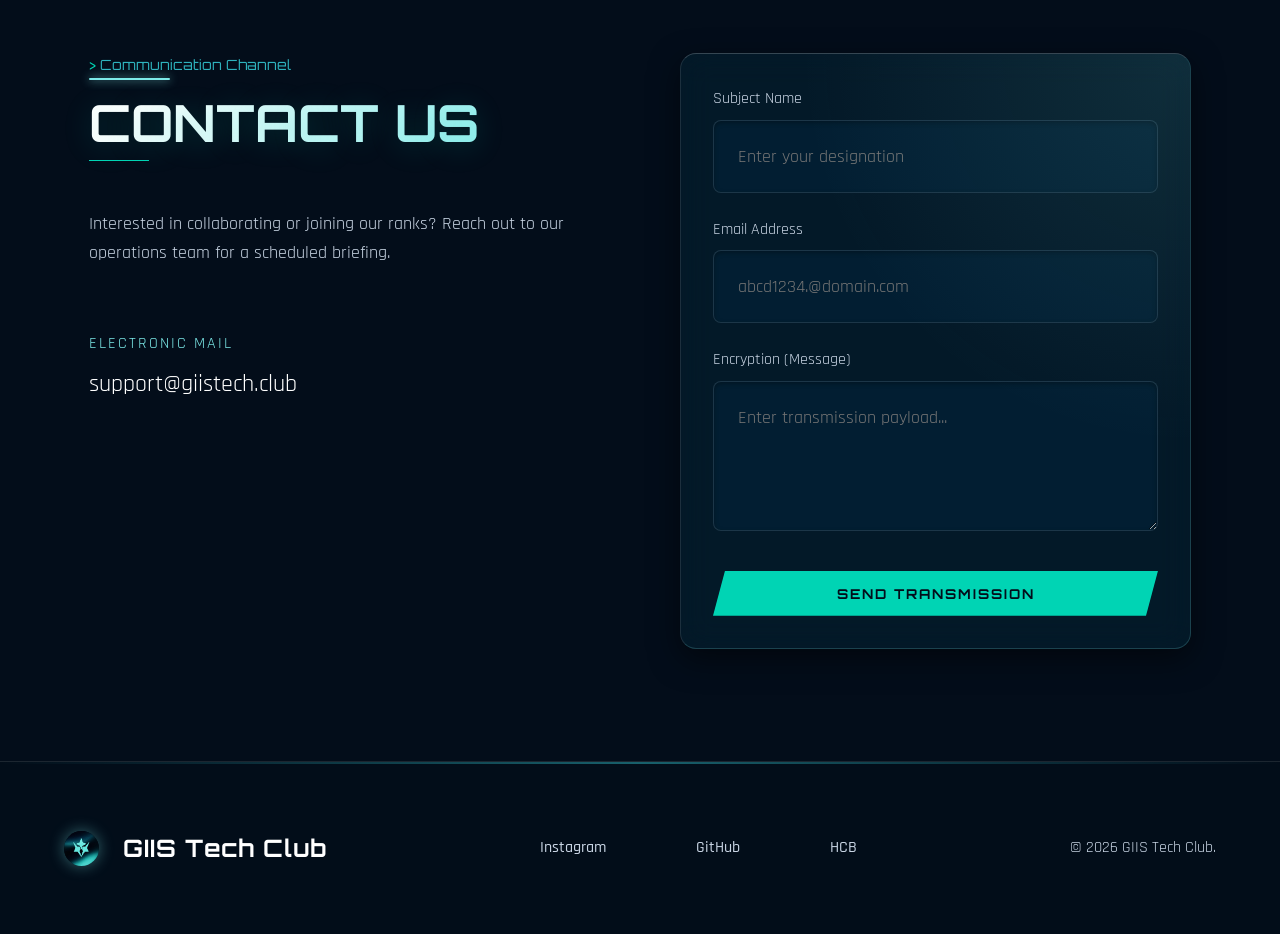
==== commit bfb1b0fa: "Optimize image paths and update layout styles" ====
--- a/index.html
+++ b/index.html
@@ -1529,12 +1529,12 @@
           <h3>Vasipalli Eshan Aditya</h3>
         </div>
         <div class="card team-card">
-          <div class="team-img-placeholder"><img
-              src="Theme and Brand Design/Tech Club OT Pics Optimized/Raahi Single.jpg" loading="lazy"
+<<<<<<< HEAD
+          <div class="team-img-placeholder"><img src="Theme and Brand Design/Tech Club OT Pics/Raahi Single.png"
 =======
           <div class="team-img-placeholder"><img
               src="Theme and Brand Design/Tech Club OT Pics Optimized/Raahi Single.jpg" loading="lazy"
->>>>>>> b0d1856 (Optimize website performance and update navigation)
+>>>>>>> a3aeab6 (Optimize website performance and update navigation)
               alt="Raahi Chhedda"></div>
           <h3>Raahi Chhedda</h3>
         </div>
@@ -1550,22 +1550,22 @@
       <h3 class="team-subheading">Design & Marketing</h3>
       <div class="team-grid">
         <div class="card team-card">
-          <div class="team-img-placeholder"><img
-              src="Theme and Brand Design/Tech Club OT Pics Optimized/Chinmay Single.jpg" loading="lazy"
+<<<<<<< HEAD
+          <div class="team-img-placeholder"><img src="Theme and Brand Design/Tech Club OT Pics/Chinmay Single.jpg"
 =======
           <div class="team-img-placeholder"><img
               src="Theme and Brand Design/Tech Club OT Pics Optimized/Chinmay Single.jpg" loading="lazy"
->>>>>>> b0d1856 (Optimize website performance and update navigation)
+>>>>>>> a3aeab6 (Optimize website performance and update navigation)
               alt="Chinmay Jyothish"></div>
           <h3>Chinmay Jyothish</h3>
         </div>
         <div class="card team-card">
-          <div class="team-img-placeholder"><img
-              src="Theme and Brand Design/Tech Club OT Pics Optimized/Likitha Single.jpg" loading="lazy"
+<<<<<<< HEAD
+          <div class="team-img-placeholder"><img src="Theme and Brand Design/Tech Club OT Pics/Likitha Single.jpg"
 =======
           <div class="team-img-placeholder"><img
               src="Theme and Brand Design/Tech Club OT Pics Optimized/Likitha Single.jpg" loading="lazy"
->>>>>>> b0d1856 (Optimize website performance and update navigation)
+>>>>>>> a3aeab6 (Optimize website performance and update navigation)
               alt="Likhita Reddy Kodi"></div>
           <h3>Likhita Reddy Kodi</h3>
         </div>
@@ -1582,12 +1582,12 @@
         </div>
         <div class="card team-card">
           <div class="team-img-placeholder"><img
-              src="Theme and Brand Design/Tech Club OT Pics Optimized/Diya Vishwanath Single.jpg" loading="lazy"
-              alt="Diya Viswanath"></div>
+<<<<<<< HEAD
+              src="Theme and Brand Design/Tech Club OT Pics/Diya Vishwanath Single.jpg" alt="Diya Viswanath"></div>
 =======
               src="Theme and Brand Design/Tech Club OT Pics Optimized/Diya Vishwanath Single.jpg" loading="lazy"
               alt="Diya Viswanath"></div>
->>>>>>> b0d1856 (Optimize website performance and update navigation)
+>>>>>>> a3aeab6 (Optimize website performance and update navigation)
           <h3>Diya Viswanath</h3>
         </div>
       </div>
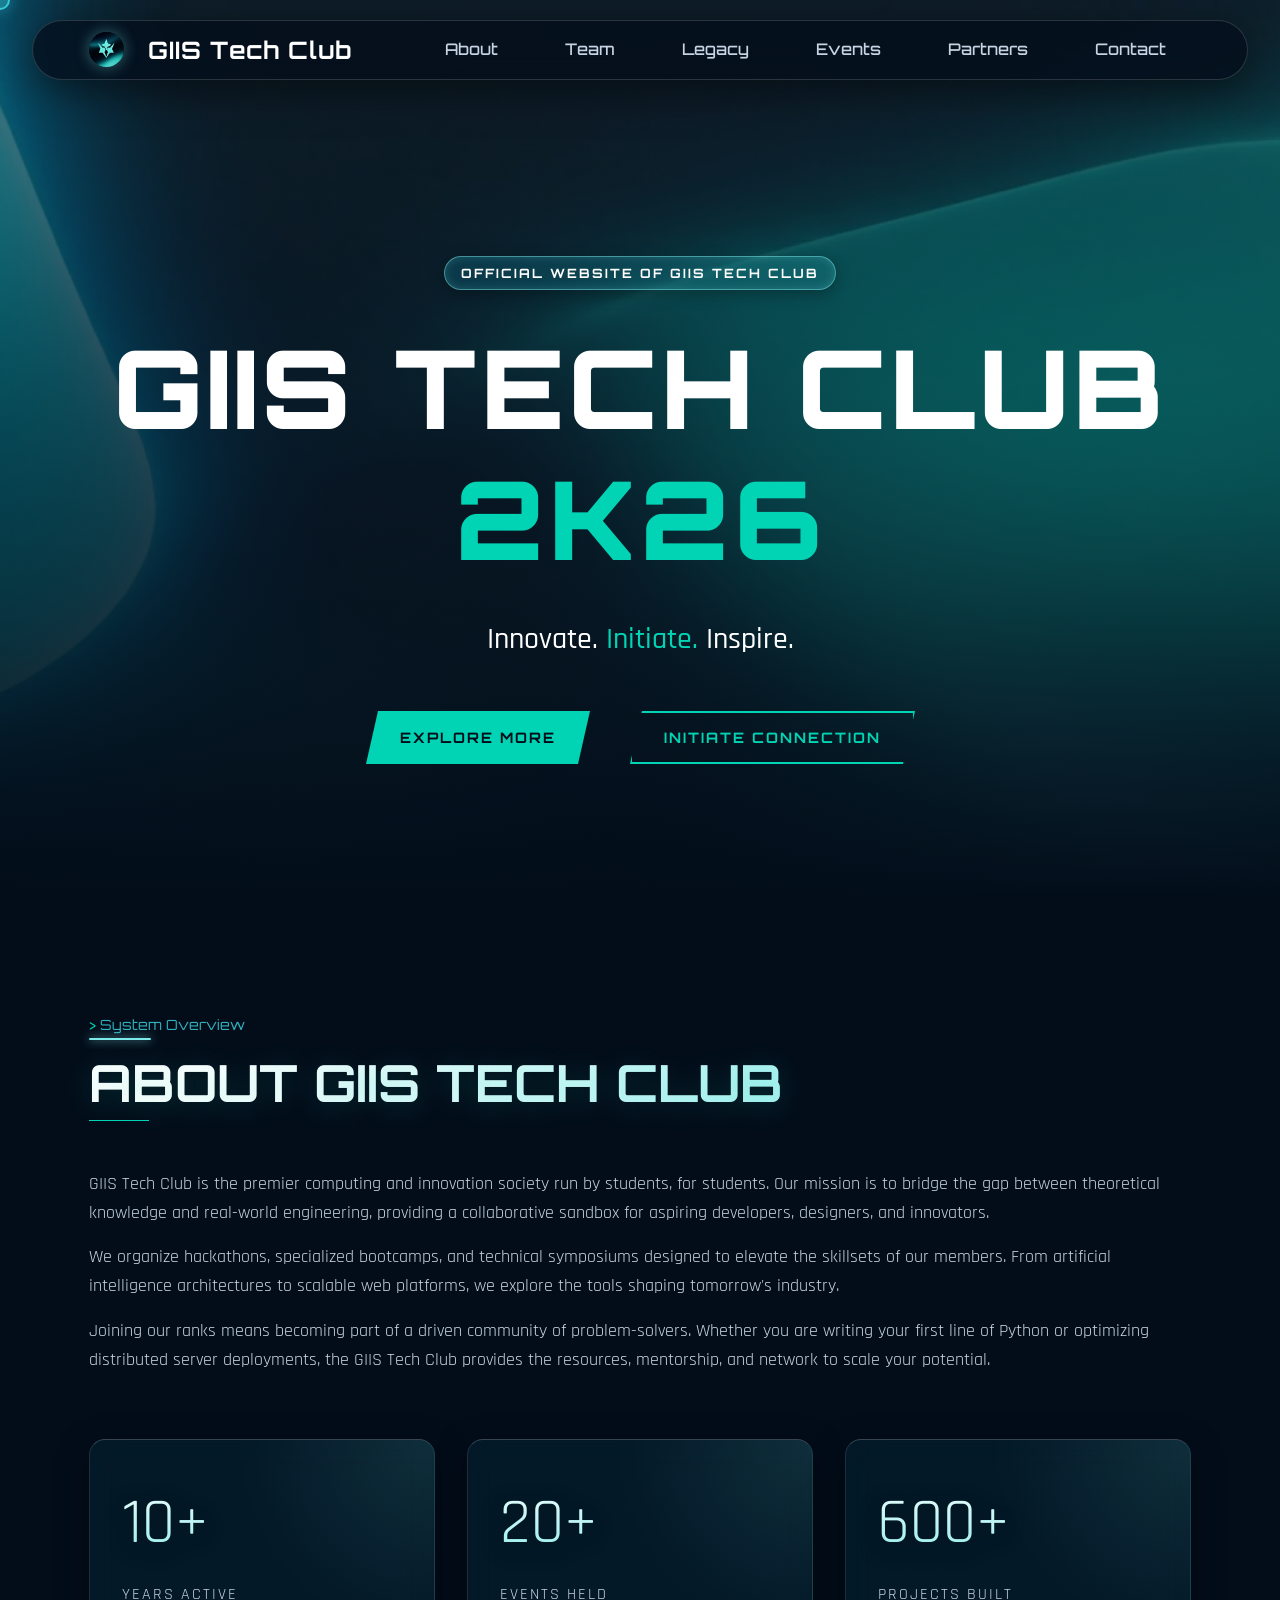
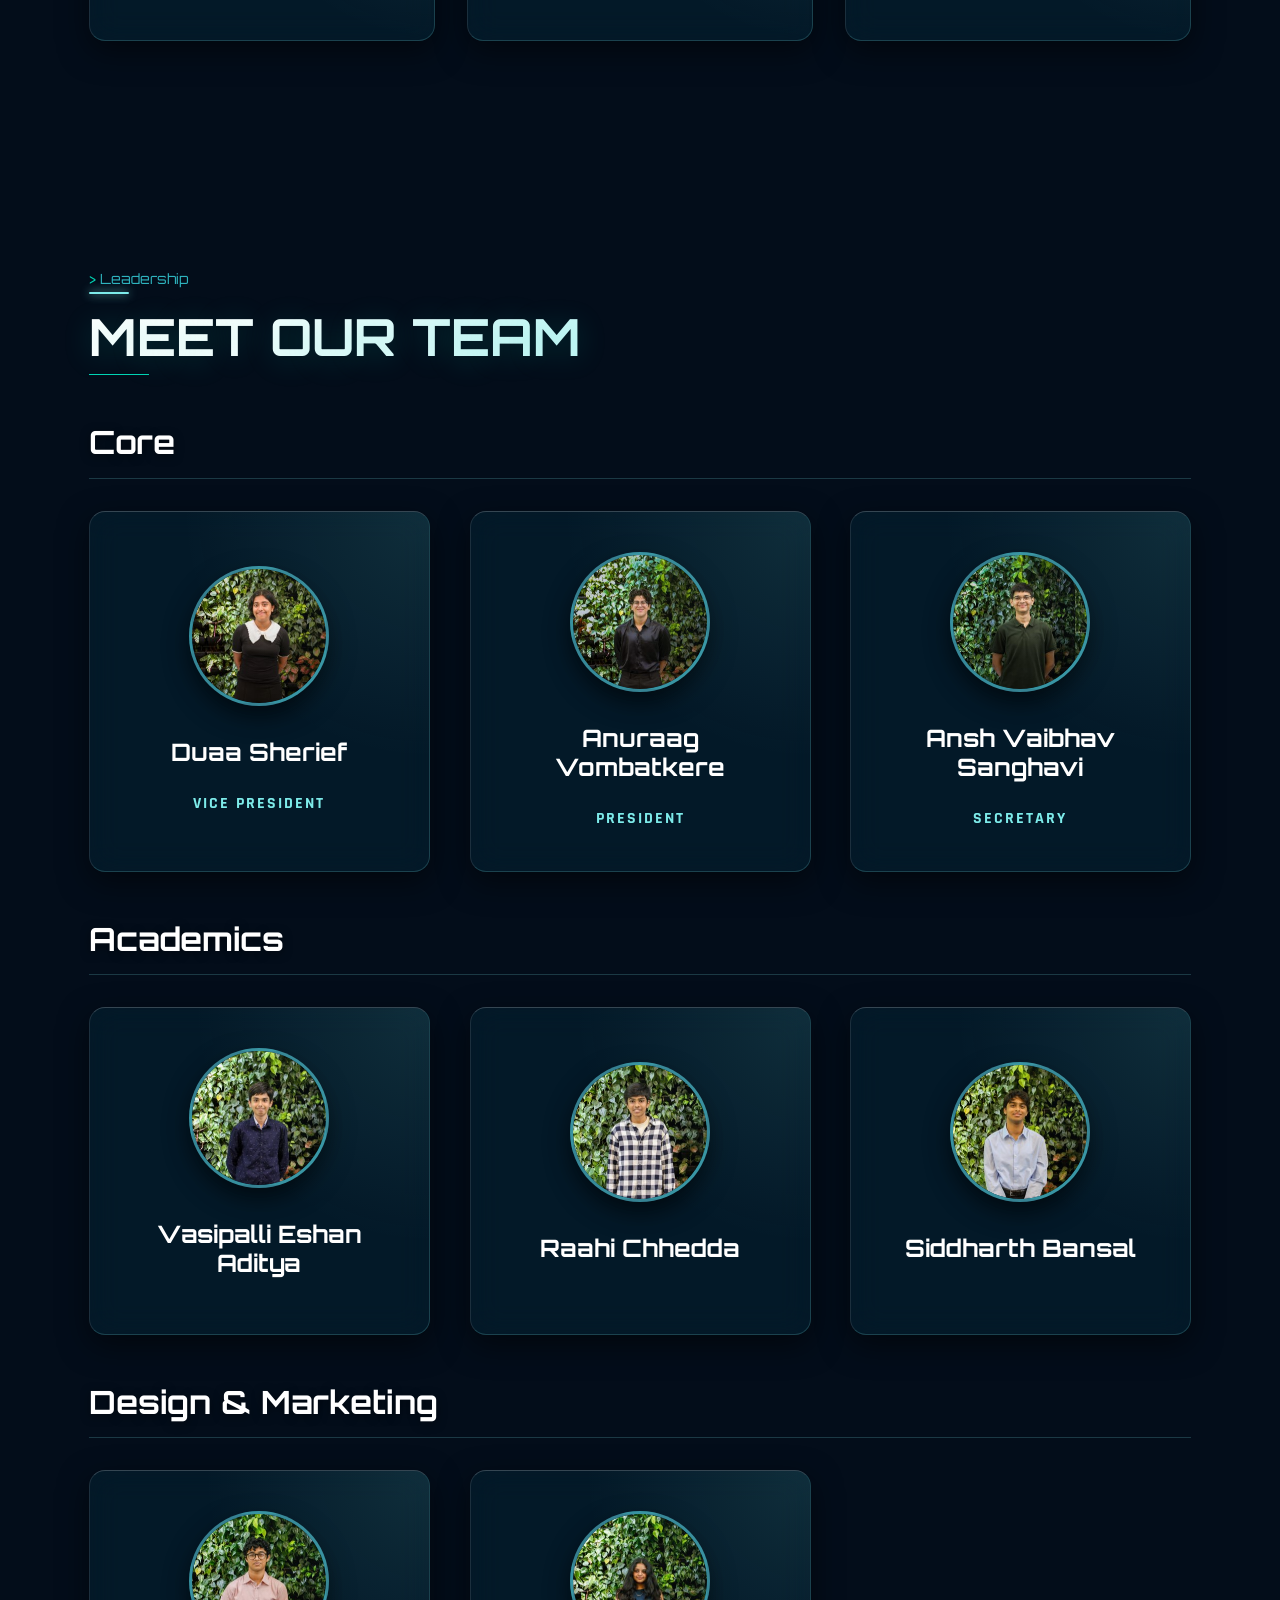
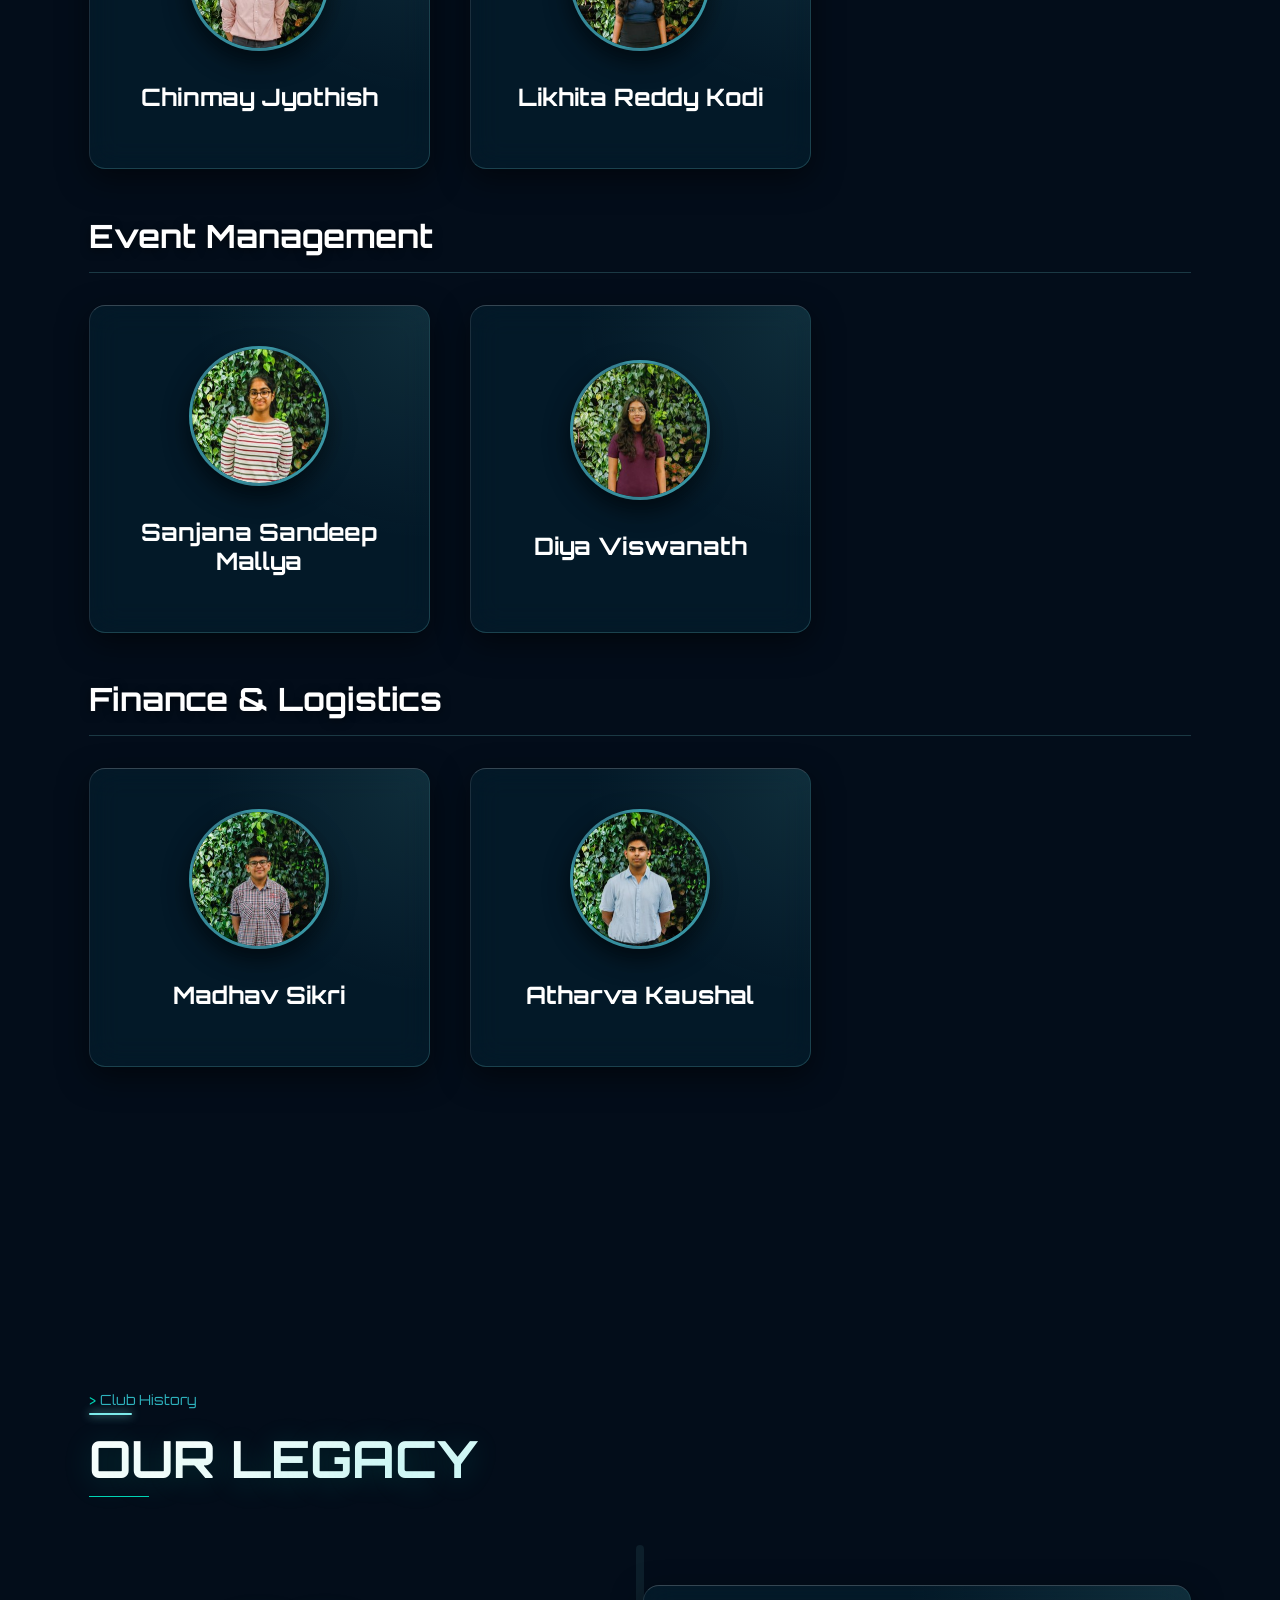
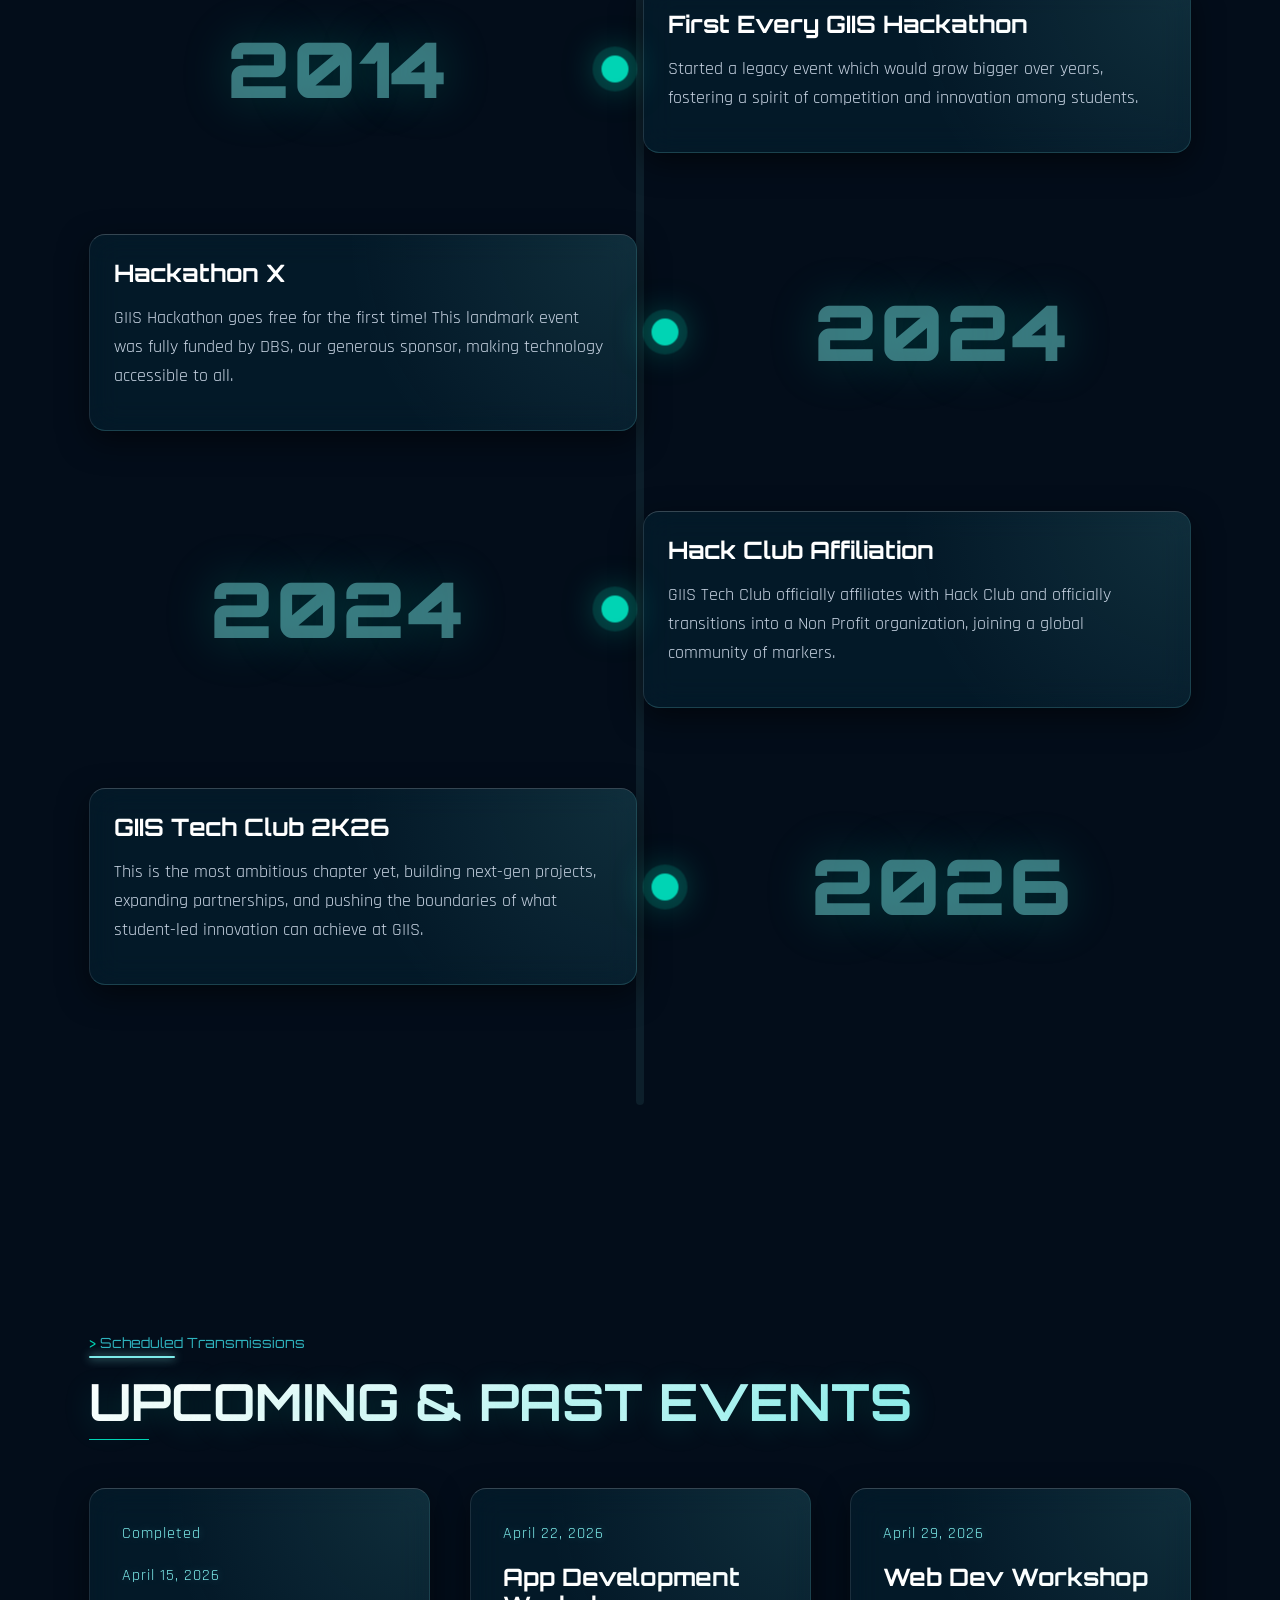
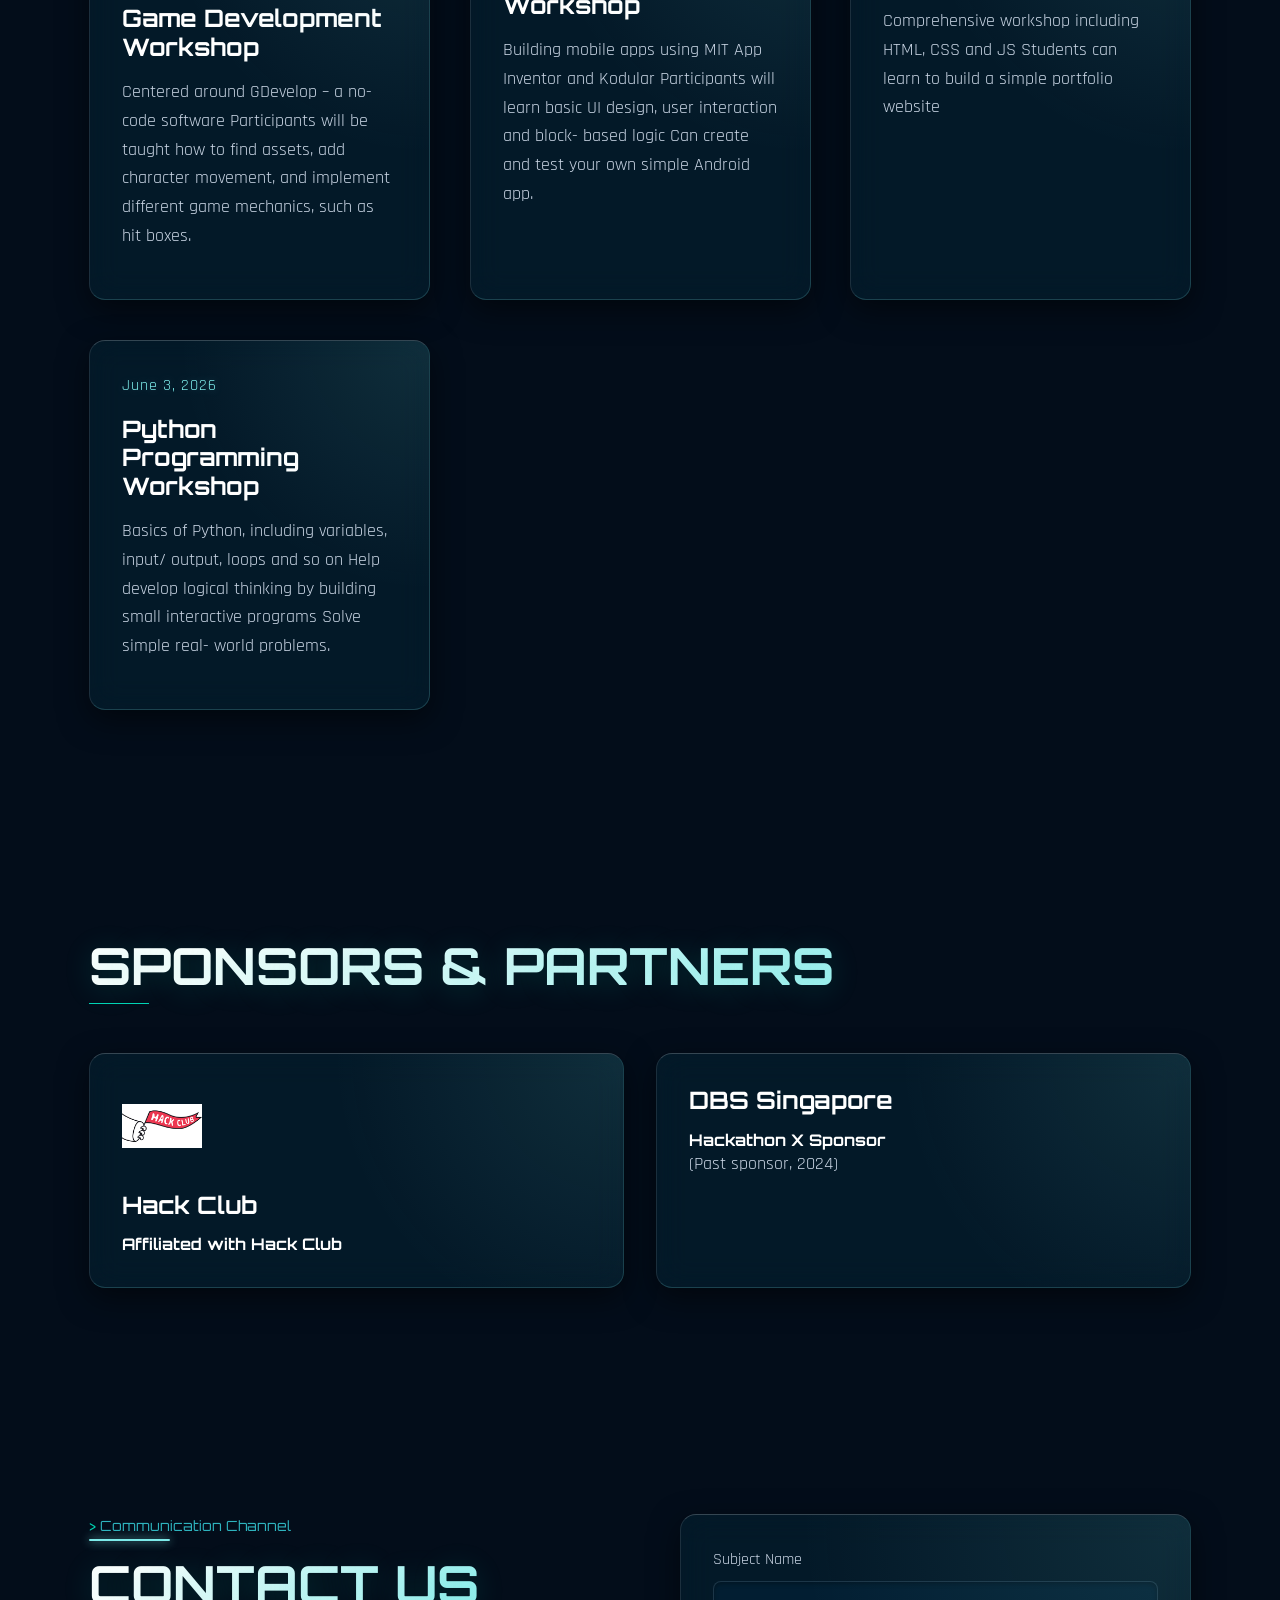
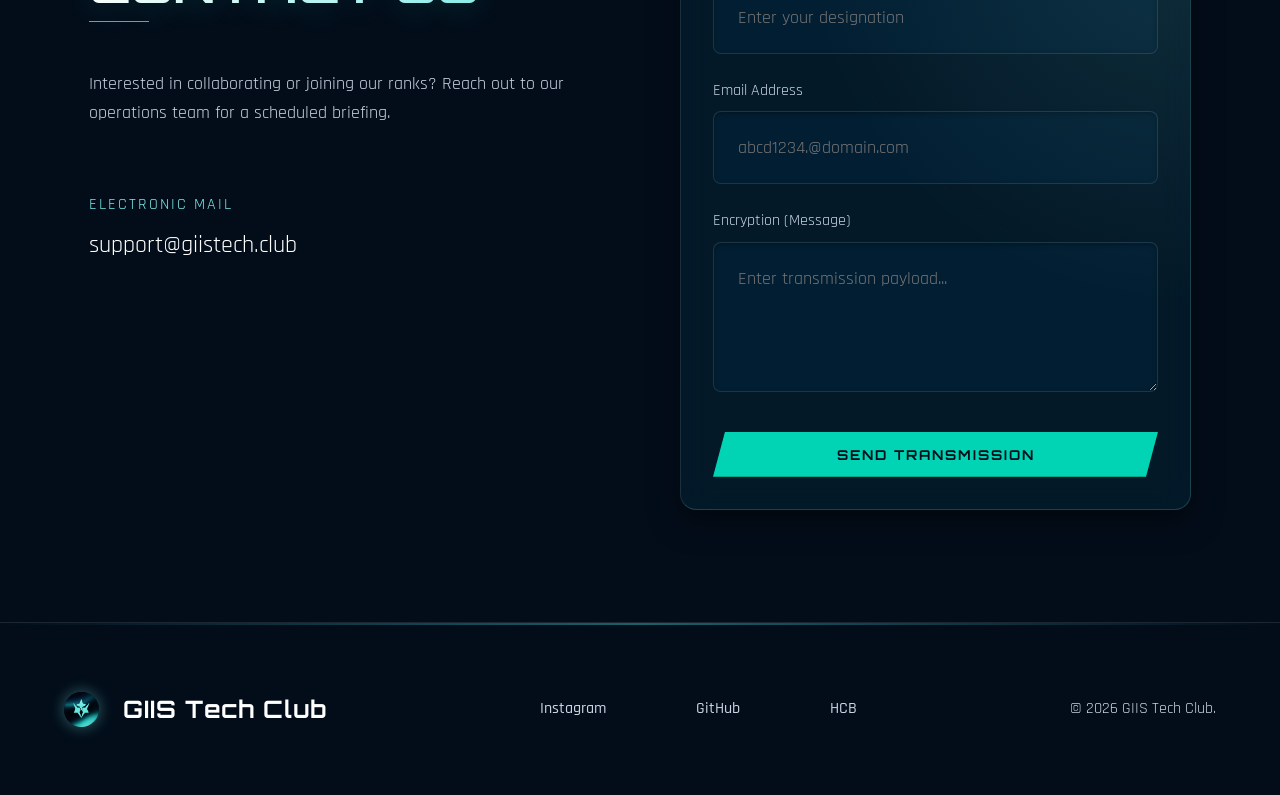
==== commit d2bfe6f4: "Fix residual git merge conflict markers" ====
--- a/index.html
+++ b/index.html
@@ -1529,12 +1529,9 @@
           <h3>Vasipalli Eshan Aditya</h3>
         </div>
         <div class="card team-card">
-<<<<<<< HEAD
-          <div class="team-img-placeholder"><img src="Theme and Brand Design/Tech Club OT Pics/Raahi Single.png"
-=======
           <div class="team-img-placeholder"><img
               src="Theme and Brand Design/Tech Club OT Pics Optimized/Raahi Single.jpg" loading="lazy"
->>>>>>> a3aeab6 (Optimize website performance and update navigation)
+
               alt="Raahi Chhedda"></div>
           <h3>Raahi Chhedda</h3>
         </div>
@@ -1550,22 +1547,16 @@
       <h3 class="team-subheading">Design & Marketing</h3>
       <div class="team-grid">
         <div class="card team-card">
-<<<<<<< HEAD
-          <div class="team-img-placeholder"><img src="Theme and Brand Design/Tech Club OT Pics/Chinmay Single.jpg"
-=======
           <div class="team-img-placeholder"><img
               src="Theme and Brand Design/Tech Club OT Pics Optimized/Chinmay Single.jpg" loading="lazy"
->>>>>>> a3aeab6 (Optimize website performance and update navigation)
+
               alt="Chinmay Jyothish"></div>
           <h3>Chinmay Jyothish</h3>
         </div>
         <div class="card team-card">
-<<<<<<< HEAD
-          <div class="team-img-placeholder"><img src="Theme and Brand Design/Tech Club OT Pics/Likitha Single.jpg"
-=======
           <div class="team-img-placeholder"><img
               src="Theme and Brand Design/Tech Club OT Pics Optimized/Likitha Single.jpg" loading="lazy"
->>>>>>> a3aeab6 (Optimize website performance and update navigation)
+
               alt="Likhita Reddy Kodi"></div>
           <h3>Likhita Reddy Kodi</h3>
         </div>
@@ -1582,12 +1573,9 @@
         </div>
         <div class="card team-card">
           <div class="team-img-placeholder"><img
-<<<<<<< HEAD
-              src="Theme and Brand Design/Tech Club OT Pics/Diya Vishwanath Single.jpg" alt="Diya Viswanath"></div>
-=======
               src="Theme and Brand Design/Tech Club OT Pics Optimized/Diya Vishwanath Single.jpg" loading="lazy"
               alt="Diya Viswanath"></div>
->>>>>>> a3aeab6 (Optimize website performance and update navigation)
+
           <h3>Diya Viswanath</h3>
         </div>
       </div>
